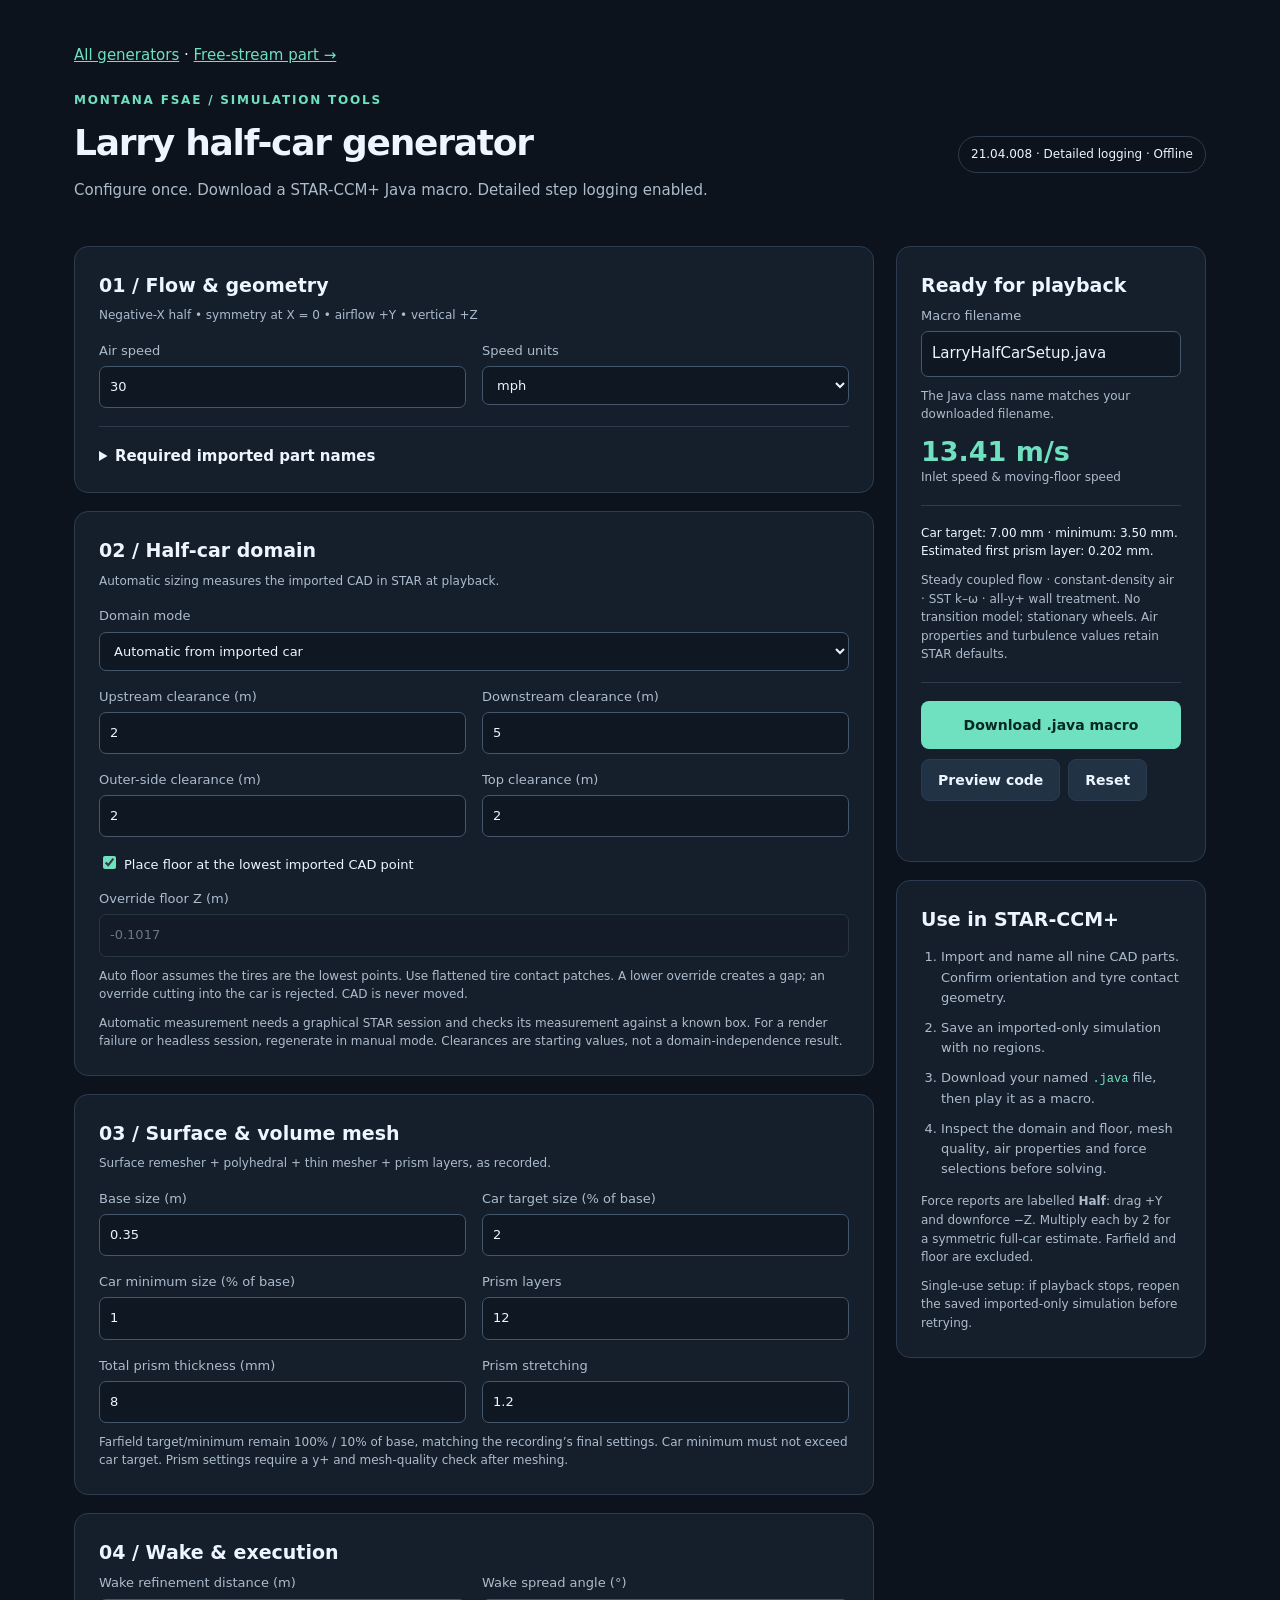
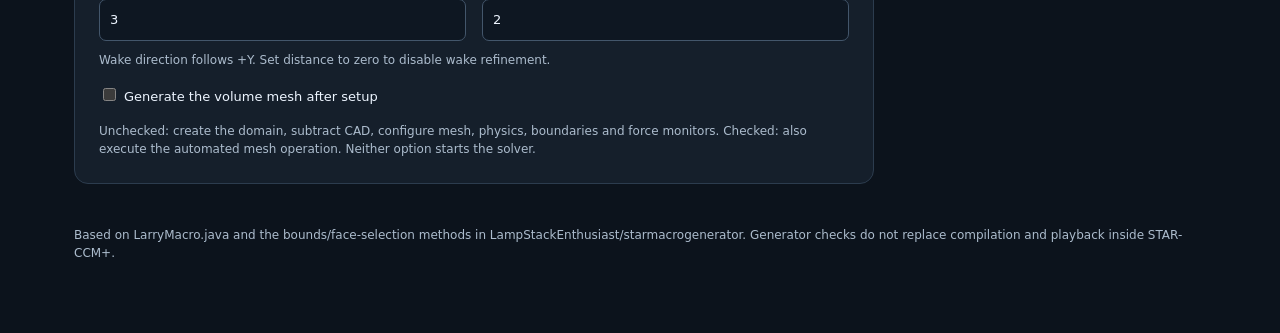
==== full-car/index.html @ 6949e5d1 "Combine part and half-car generators with parallel-safe units and named macro exports" ====
<!doctype html>
<html lang="en"><head><meta charset="utf-8"><meta name="viewport" content="width=device-width,initial-scale=1"><title>Larry · Half-car CFD generator</title>
<style>
:root{color-scheme:dark;--bg:#0c131c;--panel:#151f2b;--line:#2c3c4e;--muted:#acbccd;--ink:#edf5ff;--accent:#6fe0c0}*{box-sizing:border-box}body{margin:0;background:var(--bg);color:var(--ink);font:15px/1.55 system-ui,sans-serif}main{max-width:1180px;margin:auto;padding:44px 24px 70px}header{display:flex;justify-content:space-between;gap:30px;align-items:center;margin-bottom:28px}.eyebrow{color:var(--accent);font-size:12px;letter-spacing:.15em;font-weight:750}h1{font-size:36px;letter-spacing:-.035em;margin:5px 0 8px}h2{font-size:19px;margin:0 0 6px}p{margin:0 0 16px;color:var(--muted)}.tag{border:1px solid var(--line);padding:8px 12px;border-radius:30px;white-space:nowrap;font-size:12px}.layout{display:grid;grid-template-columns:minmax(0,1fr) 310px;gap:22px}.card{background:var(--panel);border:1px solid var(--line);border-radius:14px;padding:24px;margin-bottom:18px}.grid{display:grid;grid-template-columns:1fr 1fr;gap:16px}label{display:block;font-size:13px;color:var(--muted)}input,select,textarea{font:inherit;color:var(--ink);background:#0e1722;border:1px solid #43566b;border-radius:7px;padding:10px;width:100%;margin-top:5px}input:focus,select:focus,textarea:focus{outline:2px solid var(--accent);outline-offset:2px}input[type=checkbox]{width:auto;accent-color:var(--accent);margin-right:8px}input:disabled{opacity:.4}.check{margin:14px 0;color:var(--ink)}.hint{font-size:12px;margin:10px 0 0}.rule{border-top:1px solid var(--line);margin:18px 0}code{color:var(--accent);font-size:12px}button{cursor:pointer;border:1px solid var(--line);background:#213244;color:var(--ink);border-radius:8px;font:600 14px system-ui;padding:12px 16px}button.primary{background:var(--accent);color:#07291e;border:0;width:100%;padding:16px}button:hover{filter:brightness(1.12)}.actions{display:flex;gap:8px;flex-wrap:wrap;margin-top:10px}.metric{font-size:27px;color:var(--accent);font-weight:650;line-height:1.2;margin:12px 0 0}.small{font-size:12px}.status{min-height:24px;font-size:13px;margin-top:12px;color:var(--accent)}.error{color:#ffaca4}ol{padding-left:20px;color:var(--muted);font-size:13px}li{margin-bottom:10px}details summary{cursor:pointer;font-weight:600}textarea{height:340px;font:11px/1.5 ui-monospace,monospace;white-space:pre;resize:vertical}.sticky{position:sticky;top:22px}footer{color:var(--muted);font-size:12px;margin-top:24px}.hidden,[hidden]{display:none!important}@media(max-width:850px){.layout{grid-template-columns:1fr}.sticky{position:static}header{display:block}.tag{display:inline-block;margin-top:10px}}@media(max-width:480px){.grid{grid-template-columns:1fr}main{padding:24px 14px}h1{font-size:29px}}
</style></head><body><main>
<nav aria-label="Generators" style="margin-bottom:24px"><a href="../index.html" style="color:var(--accent)">All generators</a> · <a href="../free-stream/index.html" style="color:var(--accent)">Free-stream part →</a></nav><header><div><div class="eyebrow">MONTANA FSAE / SIMULATION TOOLS</div><h1>Larry half-car generator</h1><p>Configure once. Download a STAR-CCM+ Java macro. Detailed step logging enabled.</p></div><div class="tag">21.04.008 · Detailed logging · Offline</div></header>
<div class="layout"><form id="form" novalidate>
<section class="card"><h2>01 / Flow & geometry</h2><p class="small">Negative-X half • symmetry at X = 0 • airflow +Y • vertical +Z</p><div class="grid"><label>Air speed<input id="speed" type="number" step="any" value="30" min="0.001" required></label><label>Speed units<select id="speedUnit"><option value="mph">mph</option><option value="m/s">m/s</option><option value="km/h">km/h</option></select></label></div><div class="rule"></div><details><summary>Required imported part names</summary><p class="hint">Import the car as top-level CAD parts and use these exact names. Both sides may be imported; subtraction keeps only the negative-X half. Nested assemblies and STL imports are not supported by this version.</p><p id="names" class="hint"><code>Body · FrontLeft · FrontRight · Front Wing · Headrest · Intake · RearLeft · RearRight · RearWing</code></p></details></section>
<section class="card"><h2>02 / Half-car domain</h2><p class="small">Automatic sizing measures the imported CAD in STAR at playback.</p><label>Domain mode<select id="mode"><option value="auto">Automatic from imported car</option><option value="manual">Manual domain coordinates</option></select></label>
<div id="automatic"><div class="grid" style="margin-top:16px"><label>Upstream clearance (m)<input id="upstream" type="number" step="any" value="2" min="0.001" required></label><label>Downstream clearance (m)<input id="downstream" type="number" step="any" value="5" min="0.001" required></label><label>Outer-side clearance (m)<input id="side" type="number" step="any" value="2" min="0.001" required></label><label>Top clearance (m)<input id="top" type="number" step="any" value="2" min="0.001" required></label></div>
<label class="check"><input id="autoFloor" type="checkbox" checked>Place floor at the lowest imported CAD point</label><label>Override floor Z (m)<input id="floor" type="number" step="any" value="-0.1017" required></label><p class="hint">Auto floor assumes the tires are the lowest points. Use flattened tire contact patches. A lower override creates a gap; an override cutting into the car is rejected. CAD is never moved.</p></div>
<div id="manual" hidden><p class="hint">Absolute lab coordinates in metres. X maximum is fixed at 0. Floor Z is Z minimum. These defaults reproduce the recorded enclosure; check them against your CAD.</p><div class="grid" style="margin-top:16px"><label>X minimum (outer side)<input id="xmin" type="number" step="any" value="-2.6464543248505645" required></label><label>Y minimum (inlet)<input id="ymin" type="number" step="any" value="-4.124494266748158" required></label><label>Y maximum (outlet)<input id="ymax" type="number" step="any" value="4.457499932288307" required></label><label>Z minimum (floor)<input id="zmin" type="number" step="any" value="-0.1017" required></label><label>Z maximum (top)<input id="zmax" type="number" step="any" value="1.7033065917265786" required></label></div></div>
<p class="hint">Automatic measurement needs a graphical STAR session and checks its measurement against a known box. For a render failure or headless session, regenerate in manual mode. Clearances are starting values, not a domain-independence result.</p></section>
<section class="card"><h2>03 / Surface & volume mesh</h2><p class="small">Surface remesher + polyhedral + thin mesher + prism layers, as recorded.</p><div class="grid"><label>Base size (m)<input id="base" type="number" step="any" value="0.35" min="0.000001" required></label><label>Car target size (% of base)<input id="target" type="number" step="any" value="2" min="0.0001" max="100" required></label><label>Car minimum size (% of base)<input id="minimum" type="number" step="any" value="1" min="0.0001" max="100" required></label><label>Prism layers<input id="layers" type="number" step="1" value="12" min="1" max="100" required></label><label>Total prism thickness (mm)<input id="thickness" type="number" step="any" value="8" min="0.0001" required></label><label>Prism stretching<input id="stretch" type="number" step="any" value="1.2" min="1" max="3" required></label></div><p class="hint">Farfield target/minimum remain 100% / 10% of base, matching the recording’s final settings. Car minimum must not exceed car target. Prism settings require a y+ and mesh-quality check after meshing.</p></section>
<section class="card"><h2>04 / Wake & execution</h2><div class="grid"><label>Wake refinement distance (m)<input id="wake" type="number" step="any" value="3" min="0" required></label><label>Wake spread angle (°)<input id="angle" type="number" step="any" value="2" min="0" max="89" required></label></div><p class="hint">Wake direction follows +Y. Set distance to zero to disable wake refinement.</p><label class="check"><input id="mesh" type="checkbox">Generate the volume mesh after setup</label><p class="hint">Unchecked: create the domain, subtract CAD, configure mesh, physics, boundaries and force monitors. Checked: also execute the automated mesh operation. Neither option starts the solver.</p></section>
</form><aside><div class="sticky"><section class="card"><h2>Ready for playback</h2><label for="filename">Macro filename</label><input id="filename" value="LarryHalfCarSetup.java" spellcheck="false" autocomplete="off"><p class="hint">The Java class name matches your downloaded filename.</p><div class="metric" id="speedSummary"></div><p class="small">Inlet speed & moving-floor speed</p><div class="rule"></div><div id="meshSummary" class="small"></div><p class="hint">Steady coupled flow · constant-density air · SST k–ω · all-y+ wall treatment. No transition model; stationary wheels. Air properties and turbulence values retain STAR defaults.</p><div class="rule"></div><button class="primary" id="download" type="button">Download .java macro</button><div class="actions"><button id="previewButton" type="button">Preview code</button><button id="reset" type="button">Reset</button></div><div id="status" class="status" role="status" aria-live="polite"></div></section>
<section class="card"><h2>Use in STAR-CCM+</h2><ol><li>Import and name all nine CAD parts. Confirm orientation and tyre contact geometry.</li><li>Save an imported-only simulation with no regions.</li><li>Download your named <code>.java</code> file, then play it as a macro.</li><li>Inspect the domain and floor, mesh quality, air properties and force selections before solving.</li></ol><p class="hint">Force reports are labelled <b>Half</b>: drag +Y and downforce −Z. Multiply each by 2 for a symmetric full-car estimate. Farfield and floor are excluded.</p><p class="hint">Single-use setup: if playback stops, reopen the saved imported-only simulation before retrying.</p></section></div></aside></div>
<section class="card" id="previewPanel" hidden><h2>Generated macro</h2><p class="small">Read-only preview of the exact downloaded file.</p><textarea id="preview" aria-label="Generated Java code" readonly spellcheck="false"></textarea></section>
<footer>Based on LarryMacro.java and the bounds/face-selection methods in LampStackEnthusiast/starmacrogenerator. Generator checks do not replace compilation and playback inside STAR-CCM+.</footer>
</main><script>
'use strict';
const TEMPLATE = "// Generated by Larry Half-Car Generator. Target: STAR-CCM+ 21.04.008.\n// Airflow +Y, vertical +Z, simulated half X <= 0; source CAD is not moved.\n// Start from a saved imported-only simulation. This macro never runs the solver.\npackage macro;\nimport java.util.*;\nimport star.common.*;\nimport star.base.neo.*;\nimport star.base.report.*;\nimport star.material.*;\nimport star.coupledflow.*;\nimport star.prismmesher.*;\nimport star.turbulence.*;\nimport star.vis.*;\nimport star.flow.*;\nimport star.kwturb.*;\nimport star.meshing.*;\nimport star.metrics.*;\n\npublic class @@className@@ extends StarMacro {\n  private static final boolean AUTO_BOUNDS = @@auto@@, AUTO_FLOOR = @@autoFloor@@, GENERATE_MESH = @@mesh@@;\n  private static final double SPEED = @@speed@@; // m/s\n  private static final double BASE = @@base@@, TARGET = @@target@@, MINIMUM = @@minimum@@;\n  private static final int LAYERS = @@layers@@;\n  private static final double STRETCH = @@stretch@@, THICKNESS_MM = @@thickness@@;\n  private static final double UPSTREAM = @@upstream@@, DOWNSTREAM = @@downstream@@, SIDE = @@side@@, TOP = @@top@@;\n  private static final double FLOOR_Z = @@floor@@, WAKE_LENGTH = @@wake@@, WAKE_ANGLE = @@angle@@;\n  private static final double[] MANUAL_MIN = {@@xmin@@, @@ymin@@, @@zmin@@};\n  private static final double[] MANUAL_MAX = {0.0, @@ymax@@, @@zmax@@};\n  private static final String[] NAMES = {\"Body\", \"FrontLeft\", \"FrontRight\", \"Front Wing\", \"Headrest\", \"Intake\", \"RearLeft\", \"RearRight\", \"RearWing\"};\n\n  @Override public void execute() {\n    traceSimulation = getActiveSimulation();\n    traceEpoch = System.nanoTime();\n    traceSimulation.println(\"[LHC] Detailed logging enabled. START without DONE identifies the pending call.\");\n    try { long lhcStep1 = traceBegin(\"001 / setup();\");\n          setup();\n          traceEnd(\"001 / setup();\", lhcStep1); }\n    catch (Exception e) {\n      traceSimulation.println(\"[LHC] FAILED near: \" + traceActive);\n      java.io.StringWriter stack = new java.io.StringWriter();\n      e.printStackTrace(new java.io.PrintWriter(stack));\n      traceSimulation.println(stack.toString());\n      throw new RuntimeException(\"Setup stopped: \" + e.getMessage()\n          + \". Reopen your saved imported-only simulation before retrying; partial setup may remain.\", e);\n    }\n  }\n\n  private void setup() {\n    long lhcStep2 = traceBegin(\"002 / Simulation sim = getActiveSimulation();\");\n    Simulation sim = getActiveSimulation();\n    traceEnd(\"002 / Simulation sim = getActiveSimulation();\", lhcStep2);\n    if (!sim.getRegionManager().getRegions().isEmpty())\n      throw new IllegalStateException(\"Use an imported-only simulation with no regions\");\n    for (GeometryPart p : sim.get(SimulationPartManager.class).getParts())\n      if (p.getPresentationName().startsWith(\"LHC_\"))\n        throw new IllegalStateException(\"Existing LHC_ geometry found\");\n    long lhcStep3 = traceBegin(\"003 / List<GeometryPart> car = new ArrayList<>();\");\n    List<GeometryPart> car = new ArrayList<>();\n    traceEnd(\"003 / List<GeometryPart> car = new ArrayList<>();\", lhcStep3);\n    for (String name : NAMES) {\n      long lhcStep4 = traceBegin(\"004 / GeometryPart p = sim.get(SimulationPartManager.class).getPart(name);\");\n      GeometryPart p = sim.get(SimulationPartManager.class).getPart(name);\n      traceEnd(\"004 / GeometryPart p = sim.get(SimulationPartManager.class).getPart(name);\", lhcStep4);\n      if (!(p instanceof CadPart)) throw new IllegalStateException(\"Expected top-level CAD part: \" + name);\n      if (((CadPart)p).getPartSurfaceManager().getPartSurfaces().isEmpty())\n        throw new IllegalStateException(\"No surfaces on \" + name);\n      long lhcStep5 = traceBegin(\"005 / car.add(p);\");\n      car.add(p);\n      traceEnd(\"005 / car.add(p);\", lhcStep5);\n    }\n    long lhcStep10 = traceBegin(\"010 / double[] lo = MANUAL_MIN.clone(), hi = MANUAL_MAX.clone();\");\n    double[] lo = MANUAL_MIN.clone(), hi = MANUAL_MAX.clone();\n    traceEnd(\"010 / double[] lo = MANUAL_MIN.clone(), hi = MANUAL_MAX.clone();\", lhcStep10);\n    if (AUTO_BOUNDS) {\n      // Restore the native bounded-shape sequence used before measurement in\n      // RollingFloorMacro.java. Measure the original CAD, not the inflated box.\n      long lhcStep11 = traceBegin(\"011 / BoundedShapeCreatingOperation boundsOperation = (BoundedShapeCreatingOperation) sim.get(MeshOperationManager.class).createBoundedShapeOperation(new ArrayList<GeometryPart>(car));\");\n      BoundedShapeCreatingOperation boundsOperation = (BoundedShapeCreatingOperation)\n          sim.get(MeshOperationManager.class).createBoundedShapeOperation(new ArrayList<GeometryPart>(car));\n      traceEnd(\"011 / BoundedShapeCreatingOperation boundsOperation = (BoundedShapeCreatingOperation) sim.get(MeshOperationManager.class).createBoundedShapeOperation(new ArrayList<GeometryPart>(car));\", lhcStep11);\n      long lhcStep12 = traceBegin(\"012 / boundsOperation.setPresentationName(\\\"LHC_Refinement_Bounds\\\");\");\n      boundsOperation.setPresentationName(\"LHC_Refinement_Bounds\");\n      traceEnd(\"012 / boundsOperation.setPresentationName(\\\"LHC_Refinement_Bounds\\\");\", lhcStep12);\n      long lhcStep13 = traceBegin(\"013 / boundsOperation.setCoordinateSystem(sim.getCoordinateSystemManager().getLabCoordinateSystem());\");\n      boundsOperation.setCoordinateSystem(sim.getCoordinateSystemManager().getLabCoordinateSystem());\n      traceEnd(\"013 / boundsOperation.setCoordinateSystem(sim.getCoordinateSystemManager().getLabCoordinateSystem());\", lhcStep13);\n      long lhcStep14 = traceBegin(\"014 / BoxShapeInflationControl inflation = boundsOperation.getBoundedShapeValuesManager().get(BoxShapeInflationControl.class);\");\n      BoxShapeInflationControl inflation = boundsOperation.getBoundedShapeValuesManager().get(BoxShapeInflationControl.class);\n      traceEnd(\"014 / BoxShapeInflationControl inflation = boundsOperation.getBoundedShapeValuesManager().get(BoxShapeInflationControl.class);\", lhcStep14);\n      long lhcStep15 = traceBegin(\"015 / inflation.setInflationMode(BoxShapeInflationControl.InflationMode.CONSTANT_OFFSET);\");\n      inflation.setInflationMode(BoxShapeInflationControl.InflationMode.CONSTANT_OFFSET);\n      traceEnd(\"015 / inflation.setInflationMode(BoxShapeInflationControl.InflationMode.CONSTANT_OFFSET);\", lhcStep15);\n      long lhcStep16 = traceBegin(\"016 / boundsOperation.execute();\");\n      boundsOperation.execute();\n      traceEnd(\"016 / boundsOperation.execute();\", lhcStep16);\n      long lhcStep17 = traceBegin(\"017 / List<GeometryPart> boundsOutputs = new ArrayList<>();\");\n      List<GeometryPart> boundsOutputs = new ArrayList<>();\n      traceEnd(\"017 / List<GeometryPart> boundsOutputs = new ArrayList<>();\", lhcStep17);\n      for (Object candidate : boundsOperation.getOutputPartObjects())\n        if (candidate instanceof GeometryPart) { long lhcStep18 = traceBegin(\"018 / boundsOutputs.add((GeometryPart)candidate);\");\n                                               boundsOutputs.add((GeometryPart)candidate);\n                                               traceEnd(\"018 / boundsOutputs.add((GeometryPart)candidate);\", lhcStep18); }\n      if (boundsOutputs.size() != 1) throw new IllegalStateException(\"Expected one bounded-shape output\");\n      long lhcStep19 = traceBegin(\"019 / boundsOutputs.get(0).setPresentationName(\\\"LHC_Reference_Bounds\\\");\");\n      boundsOutputs.get(0).setPresentationName(\"LHC_Reference_Bounds\");\n      traceEnd(\"019 / boundsOutputs.get(0).setPresentationName(\\\"LHC_Reference_Bounds\\\");\", lhcStep19);\n      sim.println(\"Reference bounds block retained as construction geometry; excluded from subtraction and mesh inputs.\");\n      long lhcStep20 = traceBegin(\"020 / double[][] b;\");\n      double[][] b;\n      traceEnd(\"020 / double[][] b;\", lhcStep20);\n      try { long lhcStep21 = traceBegin(\"021 / b = readRefinementBounds(sim, car);\");\n            b = readRefinementBounds(sim, car);\n            traceEnd(\"021 / b = readRefinementBounds(sim, car);\", lhcStep21); }\n      catch (RuntimeException e) {\n        throw new IllegalStateException(\"Automatic measurement failed. Use manual domain mode to bypass rendering. \" + e.getMessage(), e);\n      }\n      if (!(b[0][0] < 0 && b[1][0] >= -1e-6))\n        throw new IllegalStateException(\"Car must occupy negative X and meet the X=0 symmetry plane\");\n      long lhcStep22 = traceBegin(\"022 / lo = new double[] {b[0][0] - SIDE, b[0][1] - UPSTREAM, AUTO_FLOOR ? b[0][2] : FLOOR_Z};\");\n      lo = new double[] {b[0][0] - SIDE, b[0][1] - UPSTREAM, AUTO_FLOOR ? b[0][2] : FLOOR_Z};\n      traceEnd(\"022 / lo = new double[] {b[0][0] - SIDE, b[0][1] - UPSTREAM, AUTO_FLOOR ? b[0][2] : FLOOR_Z};\", lhcStep22);\n      long lhcStep23 = traceBegin(\"023 / hi = new double[] {0, b[1][1] + DOWNSTREAM, b[1][2] + TOP};\");\n      hi = new double[] {0, b[1][1] + DOWNSTREAM, b[1][2] + TOP};\n      traceEnd(\"023 / hi = new double[] {0, b[1][1] + DOWNSTREAM, b[1][2] + TOP};\", lhcStep23);\n      if (lo[2] > b[0][2] + 1e-6)\n        throw new IllegalStateException(\"Floor cuts into the car. Set it at or below the lowest CAD point\");\n      sim.println(\"Car bounds (m): \" + Arrays.toString(b[0]) + \" to \" + Arrays.toString(b[1]));\n    }\n    long lhcStep6 = traceBegin(\"006 / Units m = (Units)sim.getUnitsManager().getObject(\\\"m\\\");\");\n    Units m = (Units)sim.getUnitsManager().getObject(\"m\");\n    traceEnd(\"006 / Units m = (Units)sim.getUnitsManager().getObject(\\\"m\\\");\", lhcStep6);\n    long lhcStep7 = traceBegin(\"007 / Units mm = (Units)sim.getUnitsManager().getObject(\\\"mm\\\");\");\n    Units mm = (Units)sim.getUnitsManager().getObject(\"mm\");\n    traceEnd(\"007 / Units mm = (Units)sim.getUnitsManager().getObject(\\\"mm\\\");\", lhcStep7);\n    long lhcStep8 = traceBegin(\"008 / Units one = (Units)sim.getUnitsManager().getObject(\\\"\\\");\");\n    Units one = (Units)sim.getUnitsManager().getObject(\"\");\n    traceEnd(\"008 / Units one = (Units)sim.getUnitsManager().getObject(\\\"\\\");\", lhcStep8);\n    // Velocity values below are in m/s; avoid the parallel-sensitive internal-unit lookup.\n    for (int a = 0; a < 3; a++)\n      if (!Double.isFinite(lo[a]) || !Double.isFinite(hi[a]) || lo[a] >= hi[a])\n        throw new IllegalStateException(\"Invalid domain dimensions\");\n    sim.println(\"Half-car domain (m): \" + Arrays.toString(lo) + \" to \" + Arrays.toString(hi));\n    long lhcStep24 = traceBegin(\"024 / SimpleBlockPart block = sim.get(MeshPartFactory.class).createNewBlockPart(sim.get(SimulationPartManager.class));\");\n    SimpleBlockPart block = sim.get(MeshPartFactory.class).createNewBlockPart(sim.get(SimulationPartManager.class));\n    traceEnd(\"024 / SimpleBlockPart block = sim.get(MeshPartFactory.class).createNewBlockPart(sim.get(SimulationPartManager.class));\", lhcStep24);\n    long lhcStep25 = traceBegin(\"025 / block.setPresentationName(\\\"LHC_Domain\\\");\");\n    block.setPresentationName(\"LHC_Domain\");\n    traceEnd(\"025 / block.setPresentationName(\\\"LHC_Domain\\\");\", lhcStep25);\n    long lhcStep26 = traceBegin(\"026 / LabCoordinateSystem lab = sim.getCoordinateSystemManager().getLabCoordinateSystem();\");\n    LabCoordinateSystem lab = sim.getCoordinateSystemManager().getLabCoordinateSystem();\n    traceEnd(\"026 / LabCoordinateSystem lab = sim.getCoordinateSystemManager().getLabCoordinateSystem();\", lhcStep26);\n    long lhcStep27 = traceBegin(\"027 / block.setDoNotRetessellate(true);\");\n    block.setDoNotRetessellate(true);\n    traceEnd(\"027 / block.setDoNotRetessellate(true);\", lhcStep27);\n    long lhcStep28 = traceBegin(\"028 / block.setCoordinateSystem(lab);\");\n    block.setCoordinateSystem(lab);\n    traceEnd(\"028 / block.setCoordinateSystem(lab);\", lhcStep28);\n    long lhcStep29 = traceBegin(\"029 / block.getCorner1().setCoordinateSystem(lab);\");\n    block.getCorner1().setCoordinateSystem(lab);\n    traceEnd(\"029 / block.getCorner1().setCoordinateSystem(lab);\", lhcStep29);\n    long lhcStep30 = traceBegin(\"030 / block.getCorner1().setCoordinate(m, m, m, new DoubleVector(lo));\");\n    block.getCorner1().setCoordinate(m, m, m, new DoubleVector(lo));\n    traceEnd(\"030 / block.getCorner1().setCoordinate(m, m, m, new DoubleVector(lo));\", lhcStep30);\n    long lhcStep31 = traceBegin(\"031 / block.getCorner2().setCoordinateSystem(lab);\");\n    block.getCorner2().setCoordinateSystem(lab);\n    traceEnd(\"031 / block.getCorner2().setCoordinateSystem(lab);\", lhcStep31);\n    long lhcStep32 = traceBegin(\"032 / block.getCorner2().setCoordinate(m, m, m, new DoubleVector(hi));\");\n    block.getCorner2().setCoordinate(m, m, m, new DoubleVector(hi));\n    traceEnd(\"032 / block.getCorner2().setCoordinate(m, m, m, new DoubleVector(hi));\", lhcStep32);\n    long lhcStep33 = traceBegin(\"033 / block.rebuildSimpleShapePart();\");\n    block.rebuildSimpleShapePart();\n    traceEnd(\"033 / block.rebuildSimpleShapePart();\", lhcStep33);\n    long lhcStep34 = traceBegin(\"034 / block.setDoNotRetessellate(false);\");\n    block.setDoNotRetessellate(false);\n    traceEnd(\"034 / block.setDoNotRetessellate(false);\", lhcStep34);\n    long lhcStep35 = traceBegin(\"035 / PartSurface remaining = block.getPartSurfaceManager().getPartSurface(\\\"Block Surface\\\");\");\n    PartSurface remaining = block.getPartSurfaceManager().getPartSurface(\"Block Surface\");\n    traceEnd(\"035 / PartSurface remaining = block.getPartSurfaceManager().getPartSurface(\\\"Block Surface\\\");\", lhcStep35);\n    long lhcStep36 = traceBegin(\"036 / block.splitPartSurfaceByPatch(remaining, new IntVector(new int[]{block.getMinYFace()}), \\\"Inlet\\\");\");\n    block.splitPartSurfaceByPatch(remaining, new IntVector(new int[]{block.getMinYFace()}), \"Inlet\");\n    traceEnd(\"036 / block.splitPartSurfaceByPatch(remaining, new IntVector(new int[]{block.getMinYFace()}), \\\"Inlet\\\");\", lhcStep36);\n    long lhcStep37 = traceBegin(\"037 / block.splitPartSurfaceByPatch(remaining, new IntVector(new int[]{block.getMaxYFace()}), \\\"Outlet\\\");\");\n    block.splitPartSurfaceByPatch(remaining, new IntVector(new int[]{block.getMaxYFace()}), \"Outlet\");\n    traceEnd(\"037 / block.splitPartSurfaceByPatch(remaining, new IntVector(new int[]{block.getMaxYFace()}), \\\"Outlet\\\");\", lhcStep37);\n    long lhcStep38 = traceBegin(\"038 / block.splitPartSurfaceByPatch(remaining, new IntVector(new int[]{block.getMaxXFace()}), \\\"Symmetry\\\");\");\n    block.splitPartSurfaceByPatch(remaining, new IntVector(new int[]{block.getMaxXFace()}), \"Symmetry\");\n    traceEnd(\"038 / block.splitPartSurfaceByPatch(remaining, new IntVector(new int[]{block.getMaxXFace()}), \\\"Symmetry\\\");\", lhcStep38);\n    long lhcStep39 = traceBegin(\"039 / block.splitPartSurfaceByPatch(remaining, new IntVector(new int[]{block.getMinZFace()}), \\\"Floor\\\");\");\n    block.splitPartSurfaceByPatch(remaining, new IntVector(new int[]{block.getMinZFace()}), \"Floor\");\n    traceEnd(\"039 / block.splitPartSurfaceByPatch(remaining, new IntVector(new int[]{block.getMinZFace()}), \\\"Floor\\\");\", lhcStep39);\n    long lhcStep40 = traceBegin(\"040 / remaining.setPresentationName(\\\"Walls\\\");\");\n    remaining.setPresentationName(\"Walls\");\n    traceEnd(\"040 / remaining.setPresentationName(\\\"Walls\\\");\", lhcStep40);\n\n    long lhcStep41 = traceBegin(\"041 / List<GeometryPart> operands = new ArrayList<>(car);\");\n    List<GeometryPart> operands = new ArrayList<>(car);\n    traceEnd(\"041 / List<GeometryPart> operands = new ArrayList<>(car);\", lhcStep41);\n    long lhcStep42 = traceBegin(\"042 / operands.add(0, block);\");\n    operands.add(0, block);\n    traceEnd(\"042 / operands.add(0, block);\", lhcStep42);\n    long lhcStep43 = traceBegin(\"043 / SubtractPartsOperation subtract = (SubtractPartsOperation)sim.get(MeshOperationManager.class).createSubtractPartsOperation(operands);\");\n    SubtractPartsOperation subtract = (SubtractPartsOperation)sim.get(MeshOperationManager.class).createSubtractPartsOperation(operands);\n    traceEnd(\"043 / SubtractPartsOperation subtract = (SubtractPartsOperation)sim.get(MeshOperationManager.class).createSubtractPartsOperation(operands);\", lhcStep43);\n    long lhcStep44 = traceBegin(\"044 / subtract.setPresentationName(\\\"LHC_Subtract\\\");\");\n    subtract.setPresentationName(\"LHC_Subtract\");\n    traceEnd(\"044 / subtract.setPresentationName(\\\"LHC_Subtract\\\");\", lhcStep44);\n    long lhcStep45 = traceBegin(\"045 / subtract.getTargetPartManager().setQuery(null);\");\n    subtract.getTargetPartManager().setQuery(null);\n    traceEnd(\"045 / subtract.getTargetPartManager().setQuery(null);\", lhcStep45);\n    long lhcStep46 = traceBegin(\"046 / subtract.getTargetPartManager().setObjects(block);\");\n    subtract.getTargetPartManager().setObjects(block);\n    traceEnd(\"046 / subtract.getTargetPartManager().setObjects(block);\", lhcStep46);\n    long lhcStep47 = traceBegin(\"047 / subtract.execute();\");\n    subtract.execute();\n    traceEnd(\"047 / subtract.execute();\", lhcStep47);\n    long lhcStep48 = traceBegin(\"048 / List<GeometryPart> outputs = new ArrayList<>();\");\n    List<GeometryPart> outputs = new ArrayList<>();\n    traceEnd(\"048 / List<GeometryPart> outputs = new ArrayList<>();\", lhcStep48);\n    for (Object o : subtract.getOutputPartObjects()) if (o instanceof GeometryPart) { long lhcStep49 = traceBegin(\"049 / outputs.add((GeometryPart)o);\");\n                                                                                    outputs.add((GeometryPart)o);\n                                                                                    traceEnd(\"049 / outputs.add((GeometryPart)o);\", lhcStep49); }\n    if (outputs.size() != 1 || !(outputs.get(0) instanceof MeshOperationPart))\n      throw new IllegalStateException(\"Expected one subtraction output\");\n    long lhcStep50 = traceBegin(\"050 / MeshOperationPart fluid = (MeshOperationPart)outputs.get(0);\");\n    MeshOperationPart fluid = (MeshOperationPart)outputs.get(0);\n    traceEnd(\"050 / MeshOperationPart fluid = (MeshOperationPart)outputs.get(0);\", lhcStep50);\n    long lhcStep51 = traceBegin(\"051 / fluid.setPresentationName(\\\"LHC_Fluid\\\");\");\n    fluid.setPresentationName(\"LHC_Fluid\");\n    traceEnd(\"051 / fluid.setPresentationName(\\\"LHC_Fluid\\\");\", lhcStep51);\n    long lhcStep52 = traceBegin(\"052 / List<PartSurface> carSurfaces = new ArrayList<>();\");\n    List<PartSurface> carSurfaces = new ArrayList<>();\n    traceEnd(\"052 / List<PartSurface> carSurfaces = new ArrayList<>();\", lhcStep52);\n    long lhcStep53 = traceBegin(\"053 / Set<String> enclosure = new HashSet<>(Arrays.asList(\\\"Inlet\\\", \\\"Outlet\\\", \\\"Symmetry\\\", \\\"Floor\\\", \\\"Walls\\\"));\");\n    Set<String> enclosure = new HashSet<>(Arrays.asList(\"Inlet\", \"Outlet\", \"Symmetry\", \"Floor\", \"Walls\"));\n    traceEnd(\"053 / Set<String> enclosure = new HashSet<>(Arrays.asList(\\\"Inlet\\\", \\\"Outlet\\\", \\\"Symmetry\\\", \\\"Floor\\\", \\\"Walls\\\"));\", lhcStep53);\n    long lhcStep54 = traceBegin(\"054 / Set<String> found = new HashSet<>();\");\n    Set<String> found = new HashSet<>();\n    traceEnd(\"054 / Set<String> found = new HashSet<>();\", lhcStep54);\n    for (PartSurface s : fluid.getPartSurfaceManager().getPartSurfaces()) {\n      long lhcStep55 = traceBegin(\"055 / String n = s.getPresentationName();\");\n      String n = s.getPresentationName();\n      traceEnd(\"055 / String n = s.getPresentationName();\", lhcStep55);\n      if (isCar(n)) { long lhcStep56 = traceBegin(\"056 / carSurfaces.add(s);\");\n                    carSurfaces.add(s);\n                    traceEnd(\"056 / carSurfaces.add(s);\", lhcStep56); }\n      else if (n.startsWith(\"LHC_Domain.\") && enclosure.contains(n.substring(\"LHC_Domain.\".length())))\n        { long lhcStep57 = traceBegin(\"057 / found.add(n.substring(\\\"LHC_Domain.\\\".length()));\");\n        found.add(n.substring(\"LHC_Domain.\".length()));\n        traceEnd(\"057 / found.add(n.substring(\\\"LHC_Domain.\\\".length()));\", lhcStep57); }\n      else throw new IllegalStateException(\"Unrecognized subtraction surface: \" + n);\n    }\n    if (!found.equals(enclosure) || carSurfaces.isEmpty())\n      throw new IllegalStateException(\"Missing enclosure faces or car surfaces after subtraction\");\n\n    long lhcStep58 = traceBegin(\"058 / AutoMeshOperation mesh = sim.get(MeshOperationManager.class).createAutoMeshOperation( new StringVector(new String[]{\\\"star.resurfacer.ResurfacerAutoMesher\\\", \\\"star.dualmesher.Dual...\");\n    AutoMeshOperation mesh = sim.get(MeshOperationManager.class).createAutoMeshOperation(\n        new StringVector(new String[]{\"star.resurfacer.ResurfacerAutoMesher\", \"star.dualmesher.DualAutoMesher\", \"star.solidmesher.ThinAutoMesher\", \"star.prismmesher.PrismAutoMesher\"}), outputs);\n    traceEnd(\"058 / AutoMeshOperation mesh = sim.get(MeshOperationManager.class).createAutoMeshOperation( new StringVector(new String[]{\\\"star.resurfacer.ResurfacerAutoMesher\\\", \\\"star.dualmesher.Dual...\", lhcStep58);\n    long lhcStep59 = traceBegin(\"059 / mesh.setPresentationName(\\\"LHC_Automated_Mesh\\\");\");\n    mesh.setPresentationName(\"LHC_Automated_Mesh\");\n    traceEnd(\"059 / mesh.setPresentationName(\\\"LHC_Automated_Mesh\\\");\", lhcStep59);\n    long lhcStep60 = traceBegin(\"060 / mesh.getDefaultValues().get(BaseSize.class).setValueAndUnits(BASE, m);\");\n    mesh.getDefaultValues().get(BaseSize.class).setValueAndUnits(BASE, m);\n    traceEnd(\"060 / mesh.getDefaultValues().get(BaseSize.class).setValueAndUnits(BASE, m);\", lhcStep60);\n    long lhcStep61 = traceBegin(\"061 / mesh.getDefaultValues().get(PartsTargetSurfaceSize.class).getRelativeSizeScalar().setValueAndUnits(100, one);\");\n    mesh.getDefaultValues().get(PartsTargetSurfaceSize.class).getRelativeSizeScalar().setValueAndUnits(100, one);\n    traceEnd(\"061 / mesh.getDefaultValues().get(PartsTargetSurfaceSize.class).getRelativeSizeScalar().setValueAndUnits(100, one);\", lhcStep61);\n    long lhcStep62 = traceBegin(\"062 / mesh.getDefaultValues().get(PartsMinimumSurfaceSize.class).getRelativeSizeScalar().setValueAndUnits(10, one);\");\n    mesh.getDefaultValues().get(PartsMinimumSurfaceSize.class).getRelativeSizeScalar().setValueAndUnits(10, one);\n    traceEnd(\"062 / mesh.getDefaultValues().get(PartsMinimumSurfaceSize.class).getRelativeSizeScalar().setValueAndUnits(10, one);\", lhcStep62);\n    long lhcStep63 = traceBegin(\"063 / SurfaceCurvature curvature = mesh.getDefaultValues().get(SurfaceCurvature.class);\");\n    SurfaceCurvature curvature = mesh.getDefaultValues().get(SurfaceCurvature.class);\n    traceEnd(\"063 / SurfaceCurvature curvature = mesh.getDefaultValues().get(SurfaceCurvature.class);\", lhcStep63);\n    long lhcStep64 = traceBegin(\"064 / curvature.setEnableCurvatureDeviationDist(true);\");\n    curvature.setEnableCurvatureDeviationDist(true);\n    traceEnd(\"064 / curvature.setEnableCurvatureDeviationDist(true);\", lhcStep64);\n    long lhcStep65 = traceBegin(\"065 / curvature.getNumPointsAroundCircleQuantity().setValueAndUnits(72, one);\");\n    curvature.getNumPointsAroundCircleQuantity().setValueAndUnits(72, one);\n    traceEnd(\"065 / curvature.getNumPointsAroundCircleQuantity().setValueAndUnits(72, one);\", lhcStep65);\n    long lhcStep66 = traceBegin(\"066 / mesh.getDefaultValues().get(PrismDefaultValuesManager.class).get(NumPrismLayers.class).getNumLayersValue().getQuantity().setValue(LAYERS);\");\n    mesh.getDefaultValues().get(PrismDefaultValuesManager.class).get(NumPrismLayers.class).getNumLayersValue().getQuantity().setValue(LAYERS);\n    traceEnd(\"066 / mesh.getDefaultValues().get(PrismDefaultValuesManager.class).get(NumPrismLayers.class).getNumLayersValue().getQuantity().setValue(LAYERS);\", lhcStep66);\n    long lhcStep67 = traceBegin(\"067 / mesh.getDefaultValues().get(PrismDefaultValuesManager.class).get(PrismLayerStretching.class).getStretchingQuantity().setValueAndUnits(STRETCH, one);\");\n    mesh.getDefaultValues().get(PrismDefaultValuesManager.class).get(PrismLayerStretching.class).getStretchingQuantity().setValueAndUnits(STRETCH, one);\n    traceEnd(\"067 / mesh.getDefaultValues().get(PrismDefaultValuesManager.class).get(PrismLayerStretching.class).getStretchingQuantity().setValueAndUnits(STRETCH, one);\", lhcStep67);\n    long lhcStep68 = traceBegin(\"068 / PrismThickness thickness = mesh.getDefaultValues().get(PrismDefaultValuesManager.class).get(PrismThickness.class);\");\n    PrismThickness thickness = mesh.getDefaultValues().get(PrismDefaultValuesManager.class).get(PrismThickness.class);\n    traceEnd(\"068 / PrismThickness thickness = mesh.getDefaultValues().get(PrismDefaultValuesManager.class).get(PrismThickness.class);\", lhcStep68);\n    long lhcStep69 = traceBegin(\"069 / thickness.getRelativeOrAbsoluteOption().setSelected(RelativeOrAbsoluteOption.Type.ABSOLUTE);\");\n    thickness.getRelativeOrAbsoluteOption().setSelected(RelativeOrAbsoluteOption.Type.ABSOLUTE);\n    traceEnd(\"069 / thickness.getRelativeOrAbsoluteOption().setSelected(RelativeOrAbsoluteOption.Type.ABSOLUTE);\", lhcStep69);\n    long lhcStep70 = traceBegin(\"070 / ((ScalarPhysicalQuantity)thickness.getAbsoluteSizeValue()).setValueAndUnits(THICKNESS_MM, mm);\");\n    ((ScalarPhysicalQuantity)thickness.getAbsoluteSizeValue()).setValueAndUnits(THICKNESS_MM, mm);\n    traceEnd(\"070 / ((ScalarPhysicalQuantity)thickness.getAbsoluteSizeValue()).setValueAndUnits(THICKNESS_MM, mm);\", lhcStep70);\n    long lhcStep71 = traceBegin(\"071 / SurfaceCustomMeshControl control = mesh.getCustomMeshControls().createSurfaceControl();\");\n    SurfaceCustomMeshControl control = mesh.getCustomMeshControls().createSurfaceControl();\n    traceEnd(\"071 / SurfaceCustomMeshControl control = mesh.getCustomMeshControls().createSurfaceControl();\", lhcStep71);\n    long lhcStep72 = traceBegin(\"072 / control.setPresentationName(\\\"LHC_Car_Surface_Control\\\");\");\n    control.setPresentationName(\"LHC_Car_Surface_Control\");\n    traceEnd(\"072 / control.setPresentationName(\\\"LHC_Car_Surface_Control\\\");\", lhcStep72);\n    long lhcStep73 = traceBegin(\"073 / control.getGeometryObjects().setQuery(null);\");\n    control.getGeometryObjects().setQuery(null);\n    traceEnd(\"073 / control.getGeometryObjects().setQuery(null);\", lhcStep73);\n    long lhcStep74 = traceBegin(\"074 / control.getGeometryObjects().setObjects(carSurfaces.toArray(new PartSurface[0]));\");\n    control.getGeometryObjects().setObjects(carSurfaces.toArray(new PartSurface[0]));\n    traceEnd(\"074 / control.getGeometryObjects().setObjects(carSurfaces.toArray(new PartSurface[0]));\", lhcStep74);\n    long lhcStep75 = traceBegin(\"075 / control.getCustomConditions().get(PartsTargetSurfaceSizeOption.class).setSelected(PartsTargetSurfaceSizeOption.Type.CUSTOM);\");\n    control.getCustomConditions().get(PartsTargetSurfaceSizeOption.class).setSelected(PartsTargetSurfaceSizeOption.Type.CUSTOM);\n    traceEnd(\"075 / control.getCustomConditions().get(PartsTargetSurfaceSizeOption.class).setSelected(PartsTargetSurfaceSizeOption.Type.CUSTOM);\", lhcStep75);\n    long lhcStep76 = traceBegin(\"076 / control.getCustomConditions().get(PartsMinimumSurfaceSizeOption.class).setSelected(PartsMinimumSurfaceSizeOption.Type.CUSTOM);\");\n    control.getCustomConditions().get(PartsMinimumSurfaceSizeOption.class).setSelected(PartsMinimumSurfaceSizeOption.Type.CUSTOM);\n    traceEnd(\"076 / control.getCustomConditions().get(PartsMinimumSurfaceSizeOption.class).setSelected(PartsMinimumSurfaceSizeOption.Type.CUSTOM);\", lhcStep76);\n    long lhcStep77 = traceBegin(\"077 / control.getCustomConditions().get(PartsSurfaceCurvatureOption.class).setSelected(PartsSurfaceCurvatureOption.Type.CUSTOM_VALUES);\");\n    control.getCustomConditions().get(PartsSurfaceCurvatureOption.class).setSelected(PartsSurfaceCurvatureOption.Type.CUSTOM_VALUES);\n    traceEnd(\"077 / control.getCustomConditions().get(PartsSurfaceCurvatureOption.class).setSelected(PartsSurfaceCurvatureOption.Type.CUSTOM_VALUES);\", lhcStep77);\n    long lhcStep78 = traceBegin(\"078 / control.getCustomValues().get(SurfaceCurvature.class).setEnableCurvatureDeviationDist(false);\");\n    control.getCustomValues().get(SurfaceCurvature.class).setEnableCurvatureDeviationDist(false);\n    traceEnd(\"078 / control.getCustomValues().get(SurfaceCurvature.class).setEnableCurvatureDeviationDist(false);\", lhcStep78);\n    long lhcStep79 = traceBegin(\"079 / control.getCustomValues().get(PartsTargetSurfaceSize.class).getRelativeSizeScalar().setValueAndUnits(TARGET, one);\");\n    control.getCustomValues().get(PartsTargetSurfaceSize.class).getRelativeSizeScalar().setValueAndUnits(TARGET, one);\n    traceEnd(\"079 / control.getCustomValues().get(PartsTargetSurfaceSize.class).getRelativeSizeScalar().setValueAndUnits(TARGET, one);\", lhcStep79);\n    long lhcStep80 = traceBegin(\"080 / control.getCustomValues().get(PartsMinimumSurfaceSize.class).getRelativeSizeScalar().setValueAndUnits(MINIMUM, one);\");\n    control.getCustomValues().get(PartsMinimumSurfaceSize.class).getRelativeSizeScalar().setValueAndUnits(MINIMUM, one);\n    traceEnd(\"080 / control.getCustomValues().get(PartsMinimumSurfaceSize.class).getRelativeSizeScalar().setValueAndUnits(MINIMUM, one);\", lhcStep80);\n    long lhcStep81 = traceBegin(\"081 / control.getCustomConditions().get(PartsRemesherTetPolyWakeRefinementOption.class).setPartsWakeRefinementOption(WAKE_LENGTH > 0);\");\n    control.getCustomConditions().get(PartsRemesherTetPolyWakeRefinementOption.class).setPartsWakeRefinementOption(WAKE_LENGTH > 0);\n    traceEnd(\"081 / control.getCustomConditions().get(PartsRemesherTetPolyWakeRefinementOption.class).setPartsWakeRefinementOption(WAKE_LENGTH > 0);\", lhcStep81);\n    if (WAKE_LENGTH > 0) {\n      long lhcStep82 = traceBegin(\"082 / control.getCustomValues().get(PartsWakeRefinementValuesManager.class).getDistance().setValueAndUnits(WAKE_LENGTH, m);\");\n      control.getCustomValues().get(PartsWakeRefinementValuesManager.class).getDistance().setValueAndUnits(WAKE_LENGTH, m);\n      traceEnd(\"082 / control.getCustomValues().get(PartsWakeRefinementValuesManager.class).getDistance().setValueAndUnits(WAKE_LENGTH, m);\", lhcStep82);\n      long lhcStep83 = traceBegin(\"083 / control.getCustomValues().get(PartsWakeRefinementValuesManager.class).getDirection().setComponentsAndUnits(0, 1, 0, one);\");\n      control.getCustomValues().get(PartsWakeRefinementValuesManager.class).getDirection().setComponentsAndUnits(0, 1, 0, one);\n      traceEnd(\"083 / control.getCustomValues().get(PartsWakeRefinementValuesManager.class).getDirection().setComponentsAndUnits(0, 1, 0, one);\", lhcStep83);\n      long lhcStep84 = traceBegin(\"084 / control.getCustomValues().get(PartsWakeRefinementValuesManager.class).getSpreadAngle().setValueAndUnits(WAKE_ANGLE, (Units)sim.getUnitsManager().getObject(\\\"deg\\\"));\");\n      control.getCustomValues().get(PartsWakeRefinementValuesManager.class).getSpreadAngle().setValueAndUnits(WAKE_ANGLE, (Units)sim.getUnitsManager().getObject(\"deg\"));\n      traceEnd(\"084 / control.getCustomValues().get(PartsWakeRefinementValuesManager.class).getSpreadAngle().setValueAndUnits(WAKE_ANGLE, (Units)sim.getUnitsManager().getObject(\\\"deg\\\"));\", lhcStep84);\n    }\n\n    long lhcStep85 = traceBegin(\"085 / sim.getRegionManager().newRegionsFromParts(outputs, \\\"OneRegionPerPart\\\", null, \\\"OneBoundaryPerPartSurface\\\", null, RegionManager.CreateInterfaceMode.BOUNDARY, \\\"OneEdgeBoundaryPerP...\");\n    sim.getRegionManager().newRegionsFromParts(outputs, \"OneRegionPerPart\", null, \"OneBoundaryPerPartSurface\", null, RegionManager.CreateInterfaceMode.BOUNDARY, \"OneEdgeBoundaryPerPart\", null);\n    traceEnd(\"085 / sim.getRegionManager().newRegionsFromParts(outputs, \\\"OneRegionPerPart\\\", null, \\\"OneBoundaryPerPartSurface\\\", null, RegionManager.CreateInterfaceMode.BOUNDARY, \\\"OneEdgeBoundaryPerP...\", lhcStep85);\n    long lhcStep86 = traceBegin(\"086 / Region region = sim.getRegionManager().getRegion(\\\"LHC_Fluid\\\");\");\n    Region region = sim.getRegionManager().getRegion(\"LHC_Fluid\");\n    traceEnd(\"086 / Region region = sim.getRegionManager().getRegion(\\\"LHC_Fluid\\\");\", lhcStep86);\n    long lhcStep87 = traceBegin(\"087 / PhysicsContinuum air = sim.getContinuumManager().createContinuum(PhysicsContinuum.class);\");\n    PhysicsContinuum air = sim.getContinuumManager().createContinuum(PhysicsContinuum.class);\n    traceEnd(\"087 / PhysicsContinuum air = sim.getContinuumManager().createContinuum(PhysicsContinuum.class);\", lhcStep87);\n    long lhcStep88 = traceBegin(\"088 / air.setPresentationName(\\\"LHC_Air\\\");\");\n    air.setPresentationName(\"LHC_Air\");\n    traceEnd(\"088 / air.setPresentationName(\\\"LHC_Air\\\");\", lhcStep88);\n    long lhcStep89 = traceBegin(\"089 / air.enable(ThreeDimensionalModel.class);\");\n    air.enable(ThreeDimensionalModel.class);\n    traceEnd(\"089 / air.enable(ThreeDimensionalModel.class);\", lhcStep89);\n    long lhcStep90 = traceBegin(\"090 / air.enable(SteadyModel.class);\");\n    air.enable(SteadyModel.class);\n    traceEnd(\"090 / air.enable(SteadyModel.class);\", lhcStep90);\n    long lhcStep91 = traceBegin(\"091 / air.enable(SingleComponentGasModel.class);\");\n    air.enable(SingleComponentGasModel.class);\n    traceEnd(\"091 / air.enable(SingleComponentGasModel.class);\", lhcStep91);\n    long lhcStep92 = traceBegin(\"092 / air.enable(CoupledFlowModel.class);\");\n    air.enable(CoupledFlowModel.class);\n    traceEnd(\"092 / air.enable(CoupledFlowModel.class);\", lhcStep92);\n    long lhcStep93 = traceBegin(\"093 / air.enable(ConstantDensityModel.class);\");\n    air.enable(ConstantDensityModel.class);\n    traceEnd(\"093 / air.enable(ConstantDensityModel.class);\", lhcStep93);\n    long lhcStep94 = traceBegin(\"094 / air.enable(TurbulentModel.class);\");\n    air.enable(TurbulentModel.class);\n    traceEnd(\"094 / air.enable(TurbulentModel.class);\", lhcStep94);\n    long lhcStep95 = traceBegin(\"095 / air.enable(RansTurbulenceModel.class);\");\n    air.enable(RansTurbulenceModel.class);\n    traceEnd(\"095 / air.enable(RansTurbulenceModel.class);\", lhcStep95);\n    long lhcStep96 = traceBegin(\"096 / air.enable(KOmegaTurbulence.class);\");\n    air.enable(KOmegaTurbulence.class);\n    traceEnd(\"096 / air.enable(KOmegaTurbulence.class);\", lhcStep96);\n    long lhcStep97 = traceBegin(\"097 / air.enable(SstKwTurbModel.class);\");\n    air.enable(SstKwTurbModel.class);\n    traceEnd(\"097 / air.enable(SstKwTurbModel.class);\", lhcStep97);\n    long lhcStep98 = traceBegin(\"098 / air.enable(KwAllYplusWallTreatment.class);\");\n    air.enable(KwAllYplusWallTreatment.class);\n    traceEnd(\"098 / air.enable(KwAllYplusWallTreatment.class);\", lhcStep98);\n    long lhcStep99 = traceBegin(\"099 / region.setPhysicsContinuum(air);\");\n    region.setPhysicsContinuum(air);\n    traceEnd(\"099 / region.setPhysicsContinuum(air);\", lhcStep99);\n    long lhcStep100 = traceBegin(\"100 / air.getInitialConditions().get(VelocityProfile.class).getMethod(ConstantVectorProfileMethod.class).getQuantity().setComponents(0, SPEED, 0);\");\n    air.getInitialConditions().get(VelocityProfile.class).getMethod(ConstantVectorProfileMethod.class).getQuantity().setComponents(0, SPEED, 0);\n    traceEnd(\"100 / air.getInitialConditions().get(VelocityProfile.class).getMethod(ConstantVectorProfileMethod.class).getQuantity().setComponents(0, SPEED, 0);\", lhcStep100);\n    long lhcStep101 = traceBegin(\"101 / Boundary inlet = region.getBoundaryManager().getBoundary(\\\"LHC_Domain.Inlet\\\");\");\n    Boundary inlet = region.getBoundaryManager().getBoundary(\"LHC_Domain.Inlet\");\n    traceEnd(\"101 / Boundary inlet = region.getBoundaryManager().getBoundary(\\\"LHC_Domain.Inlet\\\");\", lhcStep101);\n    long lhcStep102 = traceBegin(\"102 / inlet.setBoundaryType((InletBoundary)sim.get(ConditionTypeManager.class).get(InletBoundary.class));\");\n    inlet.setBoundaryType((InletBoundary)sim.get(ConditionTypeManager.class).get(InletBoundary.class));\n    traceEnd(\"102 / inlet.setBoundaryType((InletBoundary)sim.get(ConditionTypeManager.class).get(InletBoundary.class));\", lhcStep102);\n    long lhcStep103 = traceBegin(\"103 / inlet.getValues().get(VelocityMagnitudeProfile.class).getMethod(ConstantScalarProfileMethod.class).getQuantity().setValue(SPEED);\");\n    inlet.getValues().get(VelocityMagnitudeProfile.class).getMethod(ConstantScalarProfileMethod.class).getQuantity().setValue(SPEED);\n    traceEnd(\"103 / inlet.getValues().get(VelocityMagnitudeProfile.class).getMethod(ConstantScalarProfileMethod.class).getQuantity().setValue(SPEED);\", lhcStep103);\n    long lhcStep104 = traceBegin(\"104 / Boundary outlet = region.getBoundaryManager().getBoundary(\\\"LHC_Domain.Outlet\\\");\");\n    Boundary outlet = region.getBoundaryManager().getBoundary(\"LHC_Domain.Outlet\");\n    traceEnd(\"104 / Boundary outlet = region.getBoundaryManager().getBoundary(\\\"LHC_Domain.Outlet\\\");\", lhcStep104);\n    long lhcStep105 = traceBegin(\"105 / outlet.setBoundaryType((PressureBoundary)sim.get(ConditionTypeManager.class).get(PressureBoundary.class));\");\n    outlet.setBoundaryType((PressureBoundary)sim.get(ConditionTypeManager.class).get(PressureBoundary.class));\n    traceEnd(\"105 / outlet.setBoundaryType((PressureBoundary)sim.get(ConditionTypeManager.class).get(PressureBoundary.class));\", lhcStep105);\n    long lhcStep106 = traceBegin(\"106 / outlet.getValues().get(StaticPressureProfile.class).getMethod(ConstantScalarProfileMethod.class).getQuantity().setValueAndUnits(0, (Units)sim.getUnitsManager().getObject(\\\"Pa\\\"));\");\n    outlet.getValues().get(StaticPressureProfile.class).getMethod(ConstantScalarProfileMethod.class).getQuantity().setValueAndUnits(0, (Units)sim.getUnitsManager().getObject(\"Pa\"));\n    traceEnd(\"106 / outlet.getValues().get(StaticPressureProfile.class).getMethod(ConstantScalarProfileMethod.class).getQuantity().setValueAndUnits(0, (Units)sim.getUnitsManager().getObject(\\\"Pa\\\"));\", lhcStep106);\n    long lhcStep107 = traceBegin(\"107 / region.getBoundaryManager().getBoundary(\\\"LHC_Domain.Symmetry\\\").setBoundaryType((SymmetryBoundary)sim.get(ConditionTypeManager.class).get(SymmetryBoundary.class));\");\n    region.getBoundaryManager().getBoundary(\"LHC_Domain.Symmetry\").setBoundaryType((SymmetryBoundary)sim.get(ConditionTypeManager.class).get(SymmetryBoundary.class));\n    traceEnd(\"107 / region.getBoundaryManager().getBoundary(\\\"LHC_Domain.Symmetry\\\").setBoundaryType((SymmetryBoundary)sim.get(ConditionTypeManager.class).get(SymmetryBoundary.class));\", lhcStep107);\n    long lhcStep108 = traceBegin(\"108 / region.getBoundaryManager().getBoundary(\\\"LHC_Domain.Walls\\\").getConditions().get(WallShearStressOption.class).setSelected(WallShearStressOption.Type.SLIP);\");\n    region.getBoundaryManager().getBoundary(\"LHC_Domain.Walls\").getConditions().get(WallShearStressOption.class).setSelected(WallShearStressOption.Type.SLIP);\n    traceEnd(\"108 / region.getBoundaryManager().getBoundary(\\\"LHC_Domain.Walls\\\").getConditions().get(WallShearStressOption.class).setSelected(WallShearStressOption.Type.SLIP);\", lhcStep108);\n    long lhcStep109 = traceBegin(\"109 / Boundary floor = region.getBoundaryManager().getBoundary(\\\"LHC_Domain.Floor\\\");\");\n    Boundary floor = region.getBoundaryManager().getBoundary(\"LHC_Domain.Floor\");\n    traceEnd(\"109 / Boundary floor = region.getBoundaryManager().getBoundary(\\\"LHC_Domain.Floor\\\");\", lhcStep109);\n    long lhcStep110 = traceBegin(\"110 / floor.getConditions().get(WallSlidingOption.class).setSelected(WallSlidingOption.Type.VECTOR);\");\n    floor.getConditions().get(WallSlidingOption.class).setSelected(WallSlidingOption.Type.VECTOR);\n    traceEnd(\"110 / floor.getConditions().get(WallSlidingOption.class).setSelected(WallSlidingOption.Type.VECTOR);\", lhcStep110);\n    long lhcStep111 = traceBegin(\"111 / floor.getValues().get(WallRelativeVelocityProfile.class).getMethod(ConstantVectorProfileMethod.class).getQuantity().setComponents(0, SPEED, 0);\");\n    floor.getValues().get(WallRelativeVelocityProfile.class).getMethod(ConstantVectorProfileMethod.class).getQuantity().setComponents(0, SPEED, 0);\n    traceEnd(\"111 / floor.getValues().get(WallRelativeVelocityProfile.class).getMethod(ConstantVectorProfileMethod.class).getQuantity().setComponents(0, SPEED, 0);\", lhcStep111);\n    long lhcStep112 = traceBegin(\"112 / List<Boundary> body = new ArrayList<>();\");\n    List<Boundary> body = new ArrayList<>();\n    traceEnd(\"112 / List<Boundary> body = new ArrayList<>();\", lhcStep112);\n    for (Boundary b : region.getBoundaryManager().getBoundaries()) if (isCar(b.getPresentationName())) { long lhcStep113 = traceBegin(\"113 / body.add(b);\");\n                                                                                                       body.add(b);\n                                                                                                       traceEnd(\"113 / body.add(b);\", lhcStep113); }\n    if (body.size() != carSurfaces.size()) throw new IllegalStateException(\"Car boundary count does not match car surfaces\");\n    long lhcStep114 = traceBegin(\"114 / ForceReport drag = force(sim, body, \\\"LHC_Drag_Half\\\", 0, 1, 0, one);\");\n    ForceReport drag = force(sim, body, \"LHC_Drag_Half\", 0, 1, 0, one);\n    traceEnd(\"114 / ForceReport drag = force(sim, body, \\\"LHC_Drag_Half\\\", 0, 1, 0, one);\", lhcStep114);\n    long lhcStep115 = traceBegin(\"115 / ForceReport down = force(sim, body, \\\"LHC_Downforce_Half\\\", 0, 0, -1, one);\");\n    ForceReport down = force(sim, body, \"LHC_Downforce_Half\", 0, 0, -1, one);\n    traceEnd(\"115 / ForceReport down = force(sim, body, \\\"LHC_Downforce_Half\\\", 0, 0, -1, one);\", lhcStep115);\n    long lhcStep116 = traceBegin(\"116 / sim.getMonitorManager().createMonitors(new ArrayList<>(Arrays.<Report>asList(drag, down)), new PlotCreationInfo(PlotCreationInfo.CreatePlotChoice.SINGLE_PLOT, \\\"LHC_Half_Car_Forc...\");\n    sim.getMonitorManager().createMonitors(new ArrayList<>(Arrays.<Report>asList(drag, down)), new PlotCreationInfo(PlotCreationInfo.CreatePlotChoice.SINGLE_PLOT, \"LHC_Half_Car_Forces\"));\n    traceEnd(\"116 / sim.getMonitorManager().createMonitors(new ArrayList<>(Arrays.<Report>asList(drag, down)), new PlotCreationInfo(PlotCreationInfo.CreatePlotChoice.SINGLE_PLOT, \\\"LHC_Half_Car_Forc...\", lhcStep116);\n    // Report values above are simulated-half forces, not whole-car values.\n    // Whole-car symmetric estimates are exactly 2 * each half-car force.\n    sim.println(\"Half-car force reports created. Multiply by 2 for symmetric whole-car estimates.\");\n    sim.println(\"Car surface target = \" + BASE*TARGET*10 + \" mm; minimum = \" + BASE*MINIMUM*10 + \" mm.\");\n    if (GENERATE_MESH) { long lhcStep117 = traceBegin(\"117 / mesh.execute();\");\n                       mesh.execute();\n                       traceEnd(\"117 / mesh.execute();\", lhcStep117); }\n    sim.println(\"Setup complete. Inspect domain, ground contact, mesh quality and material properties before solving.\");\n    sim.println(\"Air properties, reference pressure and turbulence inputs retain STAR defaults. Wheels are stationary.\");\n  }\n\n  private static boolean isCar(String name) {\n    for (String n : NAMES) if (name.startsWith(n + \".\")) return true;\n    return false;\n  }\n  private static ForceReport force(Simulation sim, List<Boundary> parts, String name, double x, double y, double z, Units one) {\n    long lhcStep118 = traceBegin(\"118 / ForceReport r = sim.getReportManager().create(\\\"star.flow.ForceReport\\\");\");\n    ForceReport r = sim.getReportManager().create(\"star.flow.ForceReport\");\n    traceEnd(\"118 / ForceReport r = sim.getReportManager().create(\\\"star.flow.ForceReport\\\");\", lhcStep118);\n    long lhcStep119 = traceBegin(\"119 / r.setPresentationName(name);\");\n    r.setPresentationName(name);\n    traceEnd(\"119 / r.setPresentationName(name);\", lhcStep119);\n    long lhcStep120 = traceBegin(\"120 / r.getDirection().setComponentsAndUnits(x, y, z, one);\");\n    r.getDirection().setComponentsAndUnits(x, y, z, one);\n    traceEnd(\"120 / r.getDirection().setComponentsAndUnits(x, y, z, one);\", lhcStep120);\n    long lhcStep121 = traceBegin(\"121 / r.getReferencePressure().setValueAndUnits(0, (Units)sim.getUnitsManager().getObject(\\\"Pa\\\"));\");\n    r.getReferencePressure().setValueAndUnits(0, (Units)sim.getUnitsManager().getObject(\"Pa\"));\n    traceEnd(\"121 / r.getReferencePressure().setValueAndUnits(0, (Units)sim.getUnitsManager().getObject(\\\"Pa\\\"));\", lhcStep121);\n    long lhcStep122 = traceBegin(\"122 / r.getParts().setQuery(null);\");\n    r.getParts().setQuery(null);\n    traceEnd(\"122 / r.getParts().setQuery(null);\", lhcStep122);\n    long lhcStep123 = traceBegin(\"123 / r.getParts().setObjects(parts.toArray(new Boundary[0]));\");\n    r.getParts().setObjects(parts.toArray(new Boundary[0]));\n    traceEnd(\"123 / r.getParts().setObjects(parts.toArray(new Boundary[0]));\", lhcStep123);\n    return r;\n  }\n  private static double[][] readRefinementBounds(Simulation sim, Collection<GeometryPart> output) {\n    long lhcStep124 = traceBegin(\"124 / List<Scene> temporaryScenes = new ArrayList<>();\");\n    List<Scene> temporaryScenes = new ArrayList<>();\n    traceEnd(\"124 / List<Scene> temporaryScenes = new ArrayList<>();\", lhcStep124);\n    long lhcStep125 = traceBegin(\"125 / Units metres = (Units) sim.getUnitsManager().getObject(\\\"m\\\");\");\n    Units metres = (Units) sim.getUnitsManager().getObject(\"m\");\n    traceEnd(\"125 / Units metres = (Units) sim.getUnitsManager().getObject(\\\"m\\\");\", lhcStep125);\n    long lhcStep126 = traceBegin(\"126 / SimpleBlockPart probe = sim.get(MeshPartFactory.class) .createNewBlockPart(sim.get(SimulationPartManager.class));\");\n    SimpleBlockPart probe = sim.get(MeshPartFactory.class)\n        .createNewBlockPart(sim.get(SimulationPartManager.class));\n    traceEnd(\"126 / SimpleBlockPart probe = sim.get(MeshPartFactory.class) .createNewBlockPart(sim.get(SimulationPartManager.class));\", lhcStep126);\n    long lhcStep127 = traceBegin(\"127 / probe.setPresentationName(\\\"LHC_Measurement_Probe_\\\" + System.nanoTime());\");\n    probe.setPresentationName(\"LHC_Measurement_Probe_\" + System.nanoTime());\n    traceEnd(\"127 / probe.setPresentationName(\\\"LHC_Measurement_Probe_\\\" + System.nanoTime());\", lhcStep127);\n    long lhcStep128 = traceBegin(\"128 / boolean measurementSucceeded = false;\");\n    boolean measurementSucceeded = false;\n    traceEnd(\"128 / boolean measurementSucceeded = false;\", lhcStep128);\n    try {\n      long lhcStep129 = traceBegin(\"129 / LabCoordinateSystem lab = sim.getCoordinateSystemManager().getLabCoordinateSystem();\");\n      LabCoordinateSystem lab = sim.getCoordinateSystemManager().getLabCoordinateSystem();\n      traceEnd(\"129 / LabCoordinateSystem lab = sim.getCoordinateSystemManager().getLabCoordinateSystem();\", lhcStep129);\n      long lhcStep130 = traceBegin(\"130 / probe.setCoordinateSystem(lab);\");\n      probe.setCoordinateSystem(lab);\n      traceEnd(\"130 / probe.setCoordinateSystem(lab);\", lhcStep130);\n      long lhcStep131 = traceBegin(\"131 / probe.getCorner1().setCoordinateSystem(lab);\");\n      probe.getCorner1().setCoordinateSystem(lab);\n      traceEnd(\"131 / probe.getCorner1().setCoordinateSystem(lab);\", lhcStep131);\n      long lhcStep132 = traceBegin(\"132 / probe.getCorner2().setCoordinateSystem(lab);\");\n      probe.getCorner2().setCoordinateSystem(lab);\n      traceEnd(\"132 / probe.getCorner2().setCoordinateSystem(lab);\", lhcStep132);\n      long lhcStep133 = traceBegin(\"133 / double[] expectedMin = {0.125, -0.75, 1.625};\");\n      double[] expectedMin = {0.125, -0.75, 1.625};\n      traceEnd(\"133 / double[] expectedMin = {0.125, -0.75, 1.625};\", lhcStep133);\n      long lhcStep134 = traceBegin(\"134 / double[] expectedMax = {0.375, 0.5, 2.875};\");\n      double[] expectedMax = {0.375, 0.5, 2.875};\n      traceEnd(\"134 / double[] expectedMax = {0.375, 0.5, 2.875};\", lhcStep134);\n      long lhcStep135 = traceBegin(\"135 / probe.getCorner1().setCoordinate(metres, metres, metres, new DoubleVector(expectedMin));\");\n      probe.getCorner1().setCoordinate(metres, metres, metres, new DoubleVector(expectedMin));\n      traceEnd(\"135 / probe.getCorner1().setCoordinate(metres, metres, metres, new DoubleVector(expectedMin));\", lhcStep135);\n      long lhcStep136 = traceBegin(\"136 / probe.getCorner2().setCoordinate(metres, metres, metres, new DoubleVector(expectedMax));\");\n      probe.getCorner2().setCoordinate(metres, metres, metres, new DoubleVector(expectedMax));\n      traceEnd(\"136 / probe.getCorner2().setCoordinate(metres, metres, metres, new DoubleVector(expectedMax));\", lhcStep136);\n      long lhcStep137 = traceBegin(\"137 / probe.rebuildSimpleShapePart();\");\n      probe.rebuildSimpleShapePart();\n      traceEnd(\"137 / probe.rebuildSimpleShapePart();\", lhcStep137);\n      long lhcStep138 = traceBegin(\"138 / double[][] check = readIsolatedSceneBounds(sim, Arrays.<GeometryPart>asList(probe), temporaryScenes);\");\n      double[][] check = readIsolatedSceneBounds(sim, Arrays.<GeometryPart>asList(probe), temporaryScenes);\n      traceEnd(\"138 / double[][] check = readIsolatedSceneBounds(sim, Arrays.<GeometryPart>asList(probe), temporaryScenes);\", lhcStep138);\n      for (int side = 0; side < 2; side++) {\n        long lhcStep139 = traceBegin(\"139 / double[] expected = side == 0 ? expectedMin : expectedMax;\");\n        double[] expected = side == 0 ? expectedMin : expectedMax;\n        traceEnd(\"139 / double[] expected = side == 0 ? expectedMin : expectedMax;\", lhcStep139);\n        for (int axis = 0; axis < 3; axis++)\n          if (Math.abs(check[side][axis] - expected[axis]) > 1.0e-6)\n            throw new IllegalStateException(\"Scene-bounds self-check failed. Expected \"\n                + Arrays.toString(expected) + \", measured \" + Arrays.toString(check[side]));\n      }\n      sim.println(\"BOUNDS SELF-CHECK PASSED: known box measured in metres.\");\n      long lhcStep140 = traceBegin(\"140 / double[][] bounds = readIsolatedSceneBounds(sim, output, temporaryScenes);\");\n      double[][] bounds = readIsolatedSceneBounds(sim, output, temporaryScenes);\n      traceEnd(\"140 / double[][] bounds = readIsolatedSceneBounds(sim, output, temporaryScenes);\", lhcStep140);\n      sim.println(\"MEASURED BOUNDS (m): \" + Arrays.toString(bounds[0])\n          + \" to \" + Arrays.toString(bounds[1]));\n      long lhcStep141 = traceBegin(\"141 / measurementSucceeded = true;\");\n      measurementSucceeded = true;\n      traceEnd(\"141 / measurementSucceeded = true;\", lhcStep141);\n      return bounds;\n    } finally {\n      if (measurementSucceeded) {\n        for (Scene scene : temporaryScenes)\n          { long lhcStep142 = traceBegin(\"142 / sim.deleteObjects(new ArrayList<>(Arrays.<ClientServerObject>asList(scene)));\");\n          sim.deleteObjects(new ArrayList<>(Arrays.<ClientServerObject>asList(scene)));\n          traceEnd(\"142 / sim.deleteObjects(new ArrayList<>(Arrays.<ClientServerObject>asList(scene)));\", lhcStep142); }\n        long lhcStep143 = traceBegin(\"143 / sim.deleteObjects(new ArrayList<>(Arrays.<ClientServerObject>asList(probe)));\");\n        sim.deleteObjects(new ArrayList<>(Arrays.<ClientServerObject>asList(probe)));\n        traceEnd(\"143 / sim.deleteObjects(new ArrayList<>(Arrays.<ClientServerObject>asList(probe)));\", lhcStep143);\n      } else {\n        sim.println(\"Measurement failed; temporary scenes and probe retained for inspection.\");\n      }\n    }\n  }\n\n  private static double[][] readIsolatedSceneBounds(Simulation sim, Collection<GeometryPart> parts, List<Scene> temporaryScenes) {\n    long lhcStep144 = traceBegin(\"144 / Set<Scene> before = new HashSet<>(sim.getSceneManager().getScenes());\");\n    Set<Scene> before = new HashSet<>(sim.getSceneManager().getScenes());\n    traceEnd(\"144 / Set<Scene> before = new HashSet<>(sim.getSceneManager().getScenes());\", lhcStep144);\n    long lhcStep145 = traceBegin(\"145 / sim.getSceneManager().createGeometrySceneAndWait(\\\"LHC_Measurement\\\", \\\"Outline\\\", \\\"Geometry\\\", 1);\");\n    sim.getSceneManager().createGeometrySceneAndWait(\"LHC_Measurement\", \"Outline\", \"Geometry\", 1);\n    traceEnd(\"145 / sim.getSceneManager().createGeometrySceneAndWait(\\\"LHC_Measurement\\\", \\\"Outline\\\", \\\"Geometry\\\", 1);\", lhcStep145);\n    long lhcStep146 = traceBegin(\"146 / Scene scene = null;\");\n    Scene scene = null;\n    traceEnd(\"146 / Scene scene = null;\", lhcStep146);\n    for (Scene candidate : sim.getSceneManager().getScenes()) {\n      if (before.contains(candidate)) continue;\n      if (scene != null) throw new IllegalStateException(\"Expected one measurement scene.\");\n      long lhcStep147 = traceBegin(\"147 / scene = candidate;\");\n      scene = candidate;\n      traceEnd(\"147 / scene = candidate;\", lhcStep147);\n    }\n    if (scene == null) throw new IllegalStateException(\"Measurement scene was not created.\");\n    long lhcStep148 = traceBegin(\"148 / temporaryScenes.add(scene);\");\n    temporaryScenes.add(scene);\n    traceEnd(\"148 / temporaryScenes.add(scene);\", lhcStep148);\n    try {\n      // Complete scene startup before assigning the measurement target.\n      // Opening/initializing a geometry scene can populate its default selections.\n      long lhcStep149 = traceBegin(\"149 / scene.initializeAndWait();\");\n      scene.initializeAndWait();\n      traceEnd(\"149 / scene.initializeAndWait();\", lhcStep149);\n      long lhcStep150 = traceBegin(\"150 / scene.openInteractive();\");\n      scene.openInteractive();\n      traceEnd(\"150 / scene.openInteractive();\", lhcStep150);\n      long lhcStep151 = traceBegin(\"151 / forceRender(sim, scene);\");\n      forceRender(sim, scene);\n      traceEnd(\"151 / forceRender(sim, scene);\", lhcStep151);\n      long lhcStep152 = traceBegin(\"152 / List<PartSurface> surfaces = new ArrayList<>();\");\n      List<PartSurface> surfaces = new ArrayList<>();\n      traceEnd(\"152 / List<PartSurface> surfaces = new ArrayList<>();\", lhcStep152);\n      for (GeometryPart part : parts) {\n        if (!(part instanceof MeshPart)) throw new IllegalStateException(\"Expected CAD/mesh part: \" + part.getPresentationName());\n        long lhcStep153 = traceBegin(\"153 / surfaces.addAll(((MeshPart)part).getPartSurfaceManager().getPartSurfaces());\");\n        surfaces.addAll(((MeshPart)part).getPartSurfaceManager().getPartSurfaces());\n        traceEnd(\"153 / surfaces.addAll(((MeshPart)part).getPartSurfaceManager().getPartSurfaces());\", lhcStep153);\n      }\n      if (surfaces.isEmpty()) throw new IllegalStateException(\"No surfaces to measure\");\n      long lhcStep154 = traceBegin(\"154 / int displayers = 0;\");\n      int displayers = 0;\n      traceEnd(\"154 / int displayers = 0;\", lhcStep154);\n      for (Object object : scene.getDisplayerManager().getObjects()) {\n        if (!(object instanceof PartDisplayer))\n          throw new IllegalStateException(\"Unexpected displayer in private geometry scene: \" + object.getClass().getName());\n        long lhcStep155 = traceBegin(\"155 / PartDisplayer displayer = (PartDisplayer) object;\");\n        PartDisplayer displayer = (PartDisplayer) object;\n        traceEnd(\"155 / PartDisplayer displayer = (PartDisplayer) object;\", lhcStep155);\n        long lhcStep156 = traceBegin(\"156 / displayer.initialize();\");\n        displayer.initialize();\n        traceEnd(\"156 / displayer.initialize();\", lhcStep156);\n        long lhcStep157 = traceBegin(\"157 / setGeometryRepresentation(sim, displayer);\");\n        setGeometryRepresentation(sim, displayer);\n        traceEnd(\"157 / setGeometryRepresentation(sim, displayer);\", lhcStep157);\n        long lhcStep158 = traceBegin(\"158 / displayer.setSurface(true);\");\n        displayer.setSurface(true);\n        traceEnd(\"158 / displayer.setSurface(true);\", lhcStep158);\n        // Assign the target LAST, after initialization and representation changes.\n        long lhcStep159 = traceBegin(\"159 / displayer.getInputParts().setQuery(null);\");\n        displayer.getInputParts().setQuery(null);\n        traceEnd(\"159 / displayer.getInputParts().setQuery(null);\", lhcStep159);\n        long lhcStep160 = traceBegin(\"160 / displayer.getInputParts().setObjects(surfaces.toArray(new PartSurface[0]));\");\n        displayer.getInputParts().setObjects(surfaces.toArray(new PartSurface[0]));\n        traceEnd(\"160 / displayer.getInputParts().setObjects(surfaces.toArray(new PartSurface[0]));\", lhcStep160);\n        sim.println(\"SELECTED INPUTS: \" + displayer.getPresentationName() + \" = \"\n            + displayer.getInputParts().getObjects());\n        long lhcStep161 = traceBegin(\"161 / checkSelectedSurfaces(displayer, surfaces);\");\n        checkSelectedSurfaces(displayer, surfaces);\n        traceEnd(\"161 / checkSelectedSurfaces(displayer, surfaces);\", lhcStep161);\n        long lhcStep162 = traceBegin(\"162 / displayers++;\");\n        displayers++;\n        traceEnd(\"162 / displayers++;\", lhcStep162);\n      }\n      if (displayers == 0) throw new IllegalStateException(\"Measurement scene has no geometry displayer.\");\n      sim.println(\"BEFORE RENDER: \" + scene.getDrawableScene().computeVisibleBounds().toString());\n      long lhcStep163 = traceBegin(\"163 / scene.resetCamera();\");\n      scene.resetCamera();\n      traceEnd(\"163 / scene.resetCamera();\", lhcStep163);\n      long lhcStep164 = traceBegin(\"164 / forceRender(sim, scene);\");\n      forceRender(sim, scene);\n      traceEnd(\"164 / forceRender(sim, scene);\", lhcStep164);\n      long lhcStep165 = traceBegin(\"165 / scene.resetCamera();\");\n      scene.resetCamera();\n      traceEnd(\"165 / scene.resetCamera();\", lhcStep165);\n      for (Object object : scene.getDisplayerManager().getObjects()) {\n        long lhcStep166 = traceBegin(\"166 / PartDisplayer displayer = (PartDisplayer) object;\");\n        PartDisplayer displayer = (PartDisplayer) object;\n        traceEnd(\"166 / PartDisplayer displayer = (PartDisplayer) object;\", lhcStep166);\n        sim.println(\"AFTER RENDER INPUTS: \" + displayer.getPresentationName() + \" = \"\n            + displayer.getInputParts().getObjects());\n        long lhcStep167 = traceBegin(\"167 / checkSelectedSurfaces(displayer, surfaces);\");\n        checkSelectedSurfaces(displayer, surfaces);\n        traceEnd(\"167 / checkSelectedSurfaces(displayer, surfaces);\", lhcStep167);\n      }\n      // Published STAR community example: adjacent min/max pairs for X, Y, Z.\n      // Accept either within-pair order. The known-box self-check verifies axes and SI units.\n      long lhcStep168 = traceBegin(\"168 / Object raw = scene.getDrawableScene().computeVisibleBounds().toArray();\");\n      Object raw = scene.getDrawableScene().computeVisibleBounds().toArray();\n      traceEnd(\"168 / Object raw = scene.getDrawableScene().computeVisibleBounds().toArray();\", lhcStep168);\n      long lhcStep169 = traceBegin(\"169 / double[] values = numericArray(raw);\");\n      double[] values = numericArray(raw);\n      traceEnd(\"169 / double[] values = numericArray(raw);\", lhcStep169);\n      sim.println(\"AFTER RENDER RAW: \" + Arrays.toString(values));\n      return unpackBounds(values);\n    } catch (RuntimeException error) {\n      sim.println(\"Measurement scene retained: \" + scene.getPresentationName());\n      throw error;\n    }\n  }\n\n  private static void checkSelectedSurfaces(PartDisplayer displayer, List<PartSurface> expected) {\n    long lhcStep170 = traceBegin(\"170 / Collection<?> actual = displayer.getInputParts().getObjects();\");\n    Collection<?> actual = displayer.getInputParts().getObjects();\n    traceEnd(\"170 / Collection<?> actual = displayer.getInputParts().getObjects();\", lhcStep170);\n    if (actual.size() != expected.size() || !actual.containsAll(expected))\n      throw new IllegalStateException(\"Displayer rejected or changed the target surface selection: \"\n          + displayer.getPresentationName() + \"; expected \" + expected + \"; selected \" + actual);\n  }\n\n  // Pass STAR's actual Geometry object to the compatible public setter.\n  // No assumption about the representation's concrete Java class is needed.\n  private static void setGeometryRepresentation(Simulation sim, PartDisplayer displayer) {\n    long lhcStep171 = traceBegin(\"171 / Object geometry = sim.getRepresentationManager().getObject(\\\"Geometry\\\");\");\n    Object geometry = sim.getRepresentationManager().getObject(\"Geometry\");\n    traceEnd(\"171 / Object geometry = sim.getRepresentationManager().getObject(\\\"Geometry\\\");\", lhcStep171);\n    if (geometry == null) throw new IllegalStateException(\"Geometry representation was not found.\");\n    for (java.lang.reflect.Method method : displayer.getClass().getMethods()) {\n      if (!method.getName().equals(\"setRepresentation\") || method.getParameterCount() != 1\n          || !method.getParameterTypes()[0].isInstance(geometry)) continue;\n      try {\n        long lhcStep172 = traceBegin(\"172 / method.invoke(displayer, geometry);\");\n        method.invoke(displayer, geometry);\n        traceEnd(\"172 / method.invoke(displayer, geometry);\", lhcStep172);\n        sim.println(\"Geometry representation type: \" + geometry.getClass().getName());\n        return;\n      } catch (Exception error) {\n        throw new IllegalStateException(\"Could not select Geometry representation.\", error);\n      }\n    }\n    throw new IllegalStateException(\"No compatible setRepresentation setter for \" + geometry.getClass().getName());\n  }\n\n  // Use an actual printAndWait overload present in this installation.\n  // This creates a small diagnostic PNG and waits for its render to complete.\n  private static void forceRender(Simulation sim, Scene scene) {\n    long lhcStep173 = traceBegin(\"173 / java.io.File png = null;\");\n    java.io.File png = null;\n    traceEnd(\"173 / java.io.File png = null;\", lhcStep173);\n    long lhcStep174 = traceBegin(\"174 / boolean rendered = false;\");\n    boolean rendered = false;\n    traceEnd(\"174 / boolean rendered = false;\", lhcStep174);\n    try {\n      long lhcStep175 = traceBegin(\"175 / png = java.io.File.createTempFile(\\\"lhc-bounds-\\\", \\\".png\\\");\");\n      png = java.io.File.createTempFile(\"lhc-bounds-\", \".png\");\n      traceEnd(\"175 / png = java.io.File.createTempFile(\\\"lhc-bounds-\\\", \\\".png\\\");\", lhcStep175);\n      sim.println(\"Diagnostic image: \" + png.getAbsolutePath());\n      try {\n        long lhcStep176 = traceBegin(\"176 / java.lang.reflect.Method method = scene.getClass().getMethod( \\\"printAndWait\\\", String.class, int.class, int.class, int.class);\");\n        java.lang.reflect.Method method = scene.getClass().getMethod(\n            \"printAndWait\", String.class, int.class, int.class, int.class);\n        traceEnd(\"176 / java.lang.reflect.Method method = scene.getClass().getMethod( \\\"printAndWait\\\", String.class, int.class, int.class, int.class);\", lhcStep176);\n        long lhcStep177 = traceBegin(\"177 / method.invoke(scene, png.getAbsolutePath(), 1, 640, 480);\");\n        method.invoke(scene, png.getAbsolutePath(), 1, 640, 480);\n        traceEnd(\"177 / method.invoke(scene, png.getAbsolutePath(), 1, 640, 480);\", lhcStep177);\n      } catch (NoSuchMethodException noFourArgumentOverload) {\n        long lhcStep178 = traceBegin(\"178 / java.lang.reflect.Method method = scene.getClass().getMethod( \\\"printAndWait\\\", String.class, int.class, int.class, int.class, boolean.class, boolean.class);\");\n        java.lang.reflect.Method method = scene.getClass().getMethod(\n            \"printAndWait\", String.class, int.class, int.class, int.class, boolean.class, boolean.class);\n        traceEnd(\"178 / java.lang.reflect.Method method = scene.getClass().getMethod( \\\"printAndWait\\\", String.class, int.class, int.class, int.class, boolean.class, boolean.class);\", lhcStep178);\n        long lhcStep179 = traceBegin(\"179 / method.invoke(scene, png.getAbsolutePath(), 1, 640, 480, true, false);\");\n        method.invoke(scene, png.getAbsolutePath(), 1, 640, 480, true, false);\n        traceEnd(\"179 / method.invoke(scene, png.getAbsolutePath(), 1, 640, 480, true, false);\", lhcStep179);\n      }\n      if (png.length() == 0) throw new IllegalStateException(\"Render produced an empty image.\");\n      long lhcStep180 = traceBegin(\"180 / rendered = true;\");\n      rendered = true;\n      traceEnd(\"180 / rendered = true;\", lhcStep180);\n    } catch (Exception error) {\n      for (java.lang.reflect.Method method : scene.getClass().getMethods())\n        if (method.getName().equals(\"printAndWait\")) sim.println(method.toGenericString());\n      long lhcStep181 = traceBegin(\"181 / Throwable cause = error instanceof java.lang.reflect.InvocationTargetException ? ((java.lang.reflect.InvocationTargetException) error).getTargetException() : error;\");\n      Throwable cause = error instanceof java.lang.reflect.InvocationTargetException\n          ? ((java.lang.reflect.InvocationTargetException) error).getTargetException() : error;\n      traceEnd(\"181 / Throwable cause = error instanceof java.lang.reflect.InvocationTargetException ? ((java.lang.reflect.InvocationTargetException) error).getTargetException() : error;\", lhcStep181);\n      throw new IllegalStateException(\"Could not complete measurement scene render: \" + cause, cause);\n    } finally {\n      if (rendered && png != null && !png.delete()) { long lhcStep182 = traceBegin(\"182 / png.deleteOnExit();\");\n                                                    png.deleteOnExit();\n                                                    traceEnd(\"182 / png.deleteOnExit();\", lhcStep182); }\n    }\n  }\n\n  private static double[] numericArray(Object raw) {\n    if (raw == null || !raw.getClass().isArray())\n      throw new IllegalStateException(\"Bounds API did not return an array.\");\n    long lhcStep183 = traceBegin(\"183 / int count = java.lang.reflect.Array.getLength(raw);\");\n    int count = java.lang.reflect.Array.getLength(raw);\n    traceEnd(\"183 / int count = java.lang.reflect.Array.getLength(raw);\", lhcStep183);\n    long lhcStep184 = traceBegin(\"184 / double[] values = new double[count];\");\n    double[] values = new double[count];\n    traceEnd(\"184 / double[] values = new double[count];\", lhcStep184);\n    for (int i = 0; i < count; i++) {\n      long lhcStep185 = traceBegin(\"185 / Object value = java.lang.reflect.Array.get(raw, i);\");\n      Object value = java.lang.reflect.Array.get(raw, i);\n      traceEnd(\"185 / Object value = java.lang.reflect.Array.get(raw, i);\", lhcStep185);\n      if (!(value instanceof Number)) throw new IllegalStateException(\"Non-numeric bounds value at index \" + i);\n      long lhcStep186 = traceBegin(\"186 / values[i] = ((Number) value).doubleValue();\");\n      values[i] = ((Number) value).doubleValue();\n      traceEnd(\"186 / values[i] = ((Number) value).doubleValue();\", lhcStep186);\n    }\n    return values;\n  }\n\n  private static double[][] unpackBounds(double[] values) {\n    if (values.length != 6) throw new IllegalStateException(\"Expected six scene bounds values; got \" + values.length);\n    long lhcStep187 = traceBegin(\"187 / double[][] result = new double[2][3];\");\n    double[][] result = new double[2][3];\n    traceEnd(\"187 / double[][] result = new double[2][3];\", lhcStep187);\n    for (int axis = 0; axis < 3; axis++) {\n      long lhcStep188 = traceBegin(\"188 / double a = values[2 * axis], b = values[2 * axis + 1];\");\n      double a = values[2 * axis], b = values[2 * axis + 1];\n      traceEnd(\"188 / double a = values[2 * axis], b = values[2 * axis + 1];\", lhcStep188);\n      if (!Double.isFinite(a) || !Double.isFinite(b) || a == b)\n        throw new IllegalStateException(\"Invalid scene extent on axis \" + axis + \": \" + a + \", \" + b);\n      long lhcStep189 = traceBegin(\"189 / result[0][axis] = Math.min(a, b);\");\n      result[0][axis] = Math.min(a, b);\n      traceEnd(\"189 / result[0][axis] = Math.min(a, b);\", lhcStep189);\n      long lhcStep190 = traceBegin(\"190 / result[1][axis] = Math.max(a, b);\");\n      result[1][axis] = Math.max(a, b);\n      traceEnd(\"190 / result[1][axis] = Math.max(a, b);\", lhcStep190);\n    }\n    return result;\n  }\n\n\n\n  private static Simulation traceSimulation;\n  private static long traceEpoch = System.nanoTime();\n  private static String traceActive = \"startup\";\n  private static long traceBegin(String step) {\n    traceActive = step;\n    long now = System.nanoTime();\n    traceSimulation.println(String.format(java.util.Locale.ROOT,\n        \"[LHC +%.3fs] START %s\", (now-traceEpoch)/1.0e9, step));\n    return now;\n  }\n  private static void traceEnd(String step, long started) {\n    long now = System.nanoTime();\n    traceSimulation.println(String.format(java.util.Locale.ROOT,\n        \"[LHC +%.3fs] DONE  %s (%.3fs)\", (now-traceEpoch)/1.0e9, step, (now-started)/1.0e9));\n  }\n}\n";
const $ = id => document.getElementById(id);
const numeric = ['speed','base','target','minimum','layers','stretch','thickness','upstream','downstream','side','top','floor','wake','angle','xmin','ymin','zmin','ymax','zmax'];
function sync(){
 const automatic=$('mode').value==='auto';
 $('automatic').hidden=!automatic; $('manual').hidden=automatic;
 for(const id of ['upstream','downstream','side','top','autoFloor']) $(id).disabled=!automatic;
 $('floor').disabled=!automatic||$('autoFloor').checked;
 for(const id of ['xmin','ymin','ymax','zmin','zmax']) $(id).disabled=automatic;
 const speed=Number($('speed').value)*({mph:0.44704,'m/s':1,'km/h':1/3.6}[$('speedUnit').value]);
 $('speedSummary').textContent=Number.isFinite(speed)?speed.toFixed(2)+' m/s':'—';
 const base=Number($('base').value), target=Number($('target').value), minimum=Number($('minimum').value);
 const layer=Number($('layers').value), r=Number($('stretch').value), t=Number($('thickness').value);
 const first=r===1?t/layer:t*(r-1)/(r**layer-1);
 $('meshSummary').textContent=`Car target: ${(base*target*10).toFixed(2)} mm · minimum: ${(base*minimum*10).toFixed(2)} mm. Estimated first prism layer: ${Number.isFinite(first)?first.toFixed(3):'—'} mm.`;
 if(!$('previewPanel').hidden){try{$('preview').value=generate()}catch(e){$('preview').value='Fix settings to update preview: '+e.message}}
}
function settings(){
 for(const el of $('form').querySelectorAll('input[type=number]')) {
   if(!el.disabled && (!el.checkValidity() || !Number.isFinite(Number(el.value)))) throw Error(el.parentElement.textContent.trim()+': enter a valid value.');
 }
 const s={}; for(const id of numeric) s[id]=$(id).disabled?Number($(id).defaultValue):Number($(id).value);
 s.speed*=({mph:0.44704,'m/s':1,'km/h':1/3.6}[$('speedUnit').value]);
 s.auto=$('mode').value==='auto';s.autoFloor=$('autoFloor').checked;s.mesh=$('mesh').checked;
 if(s.minimum>s.target) throw Error('Car minimum size must not exceed target size.');
 if(!s.auto && (!(s.xmin<0)||!(s.ymin<s.ymax)||!(s.zmin<s.zmax))) throw Error('Manual bounds require X minimum < 0, Y minimum < Y maximum, and Z minimum < Z maximum.');
 return s;
}
function macroClassName(value) {
 const name = value.trim().replace(/\.java$/i, '');
 const reserved = new Set(('abstract assert boolean break byte case catch char class const continue default do double else enum extends final finally float for goto if implements import instanceof int interface long native new package private protected public return short static strictfp super switch synchronized this throw throws transient try void volatile while true false null _ var yield record sealed permits').split(' '));
 if (!/^[A-Za-z][A-Za-z0-9_]*$/.test(name) || reserved.has(name) || /^(CON|PRN|AUX|NUL|COM[1-9]|LPT[1-9])$/i.test(name))
   throw new Error('Use a Java class name: start with a letter, then letters, digits or underscores. Optional .java extension; no spaces, paths or reserved names.');
 return name;
}
function generate(){const s=settings();s.className=macroClassName($('filename').value);return TEMPLATE.replace(/@@(\w+)@@/g,(_,key)=>{if(!(key in s)) throw Error('Missing template setting: '+key);return String(s[key]);});}
function status(message,error=false){$('status').textContent=message;$('status').classList.toggle('error',error);}
$('download').addEventListener('click',()=>{try{const code=generate();const url=URL.createObjectURL(new Blob([code],{type:'text/plain;charset=utf-8'}));const a=document.createElement('a');a.href=url;a.download=macroClassName($('filename').value)+'.java';document.body.append(a);a.click();a.remove();setTimeout(()=>URL.revokeObjectURL(url),1000);status('Downloaded '+a.download);}catch(e){status(e.message,true);}});
$('previewButton').addEventListener('click',()=>{try{$('preview').value=generate();$('previewPanel').hidden=false;$('previewPanel').scrollIntoView({behavior:'smooth'});status('Code preview updated.');}catch(e){status(e.message,true);}});
$('reset').addEventListener('click',()=>{$('form').reset();$('filename').value='LarryHalfCarSetup.java';sync();status('Default settings restored.');});
$('filename').addEventListener('input',()=>{status('');sync();});
$('form').addEventListener('input',()=>{status('');sync();});$('form').addEventListener('change',sync);$('form').addEventListener('submit',e=>e.preventDefault());sync();
</script></body></html>
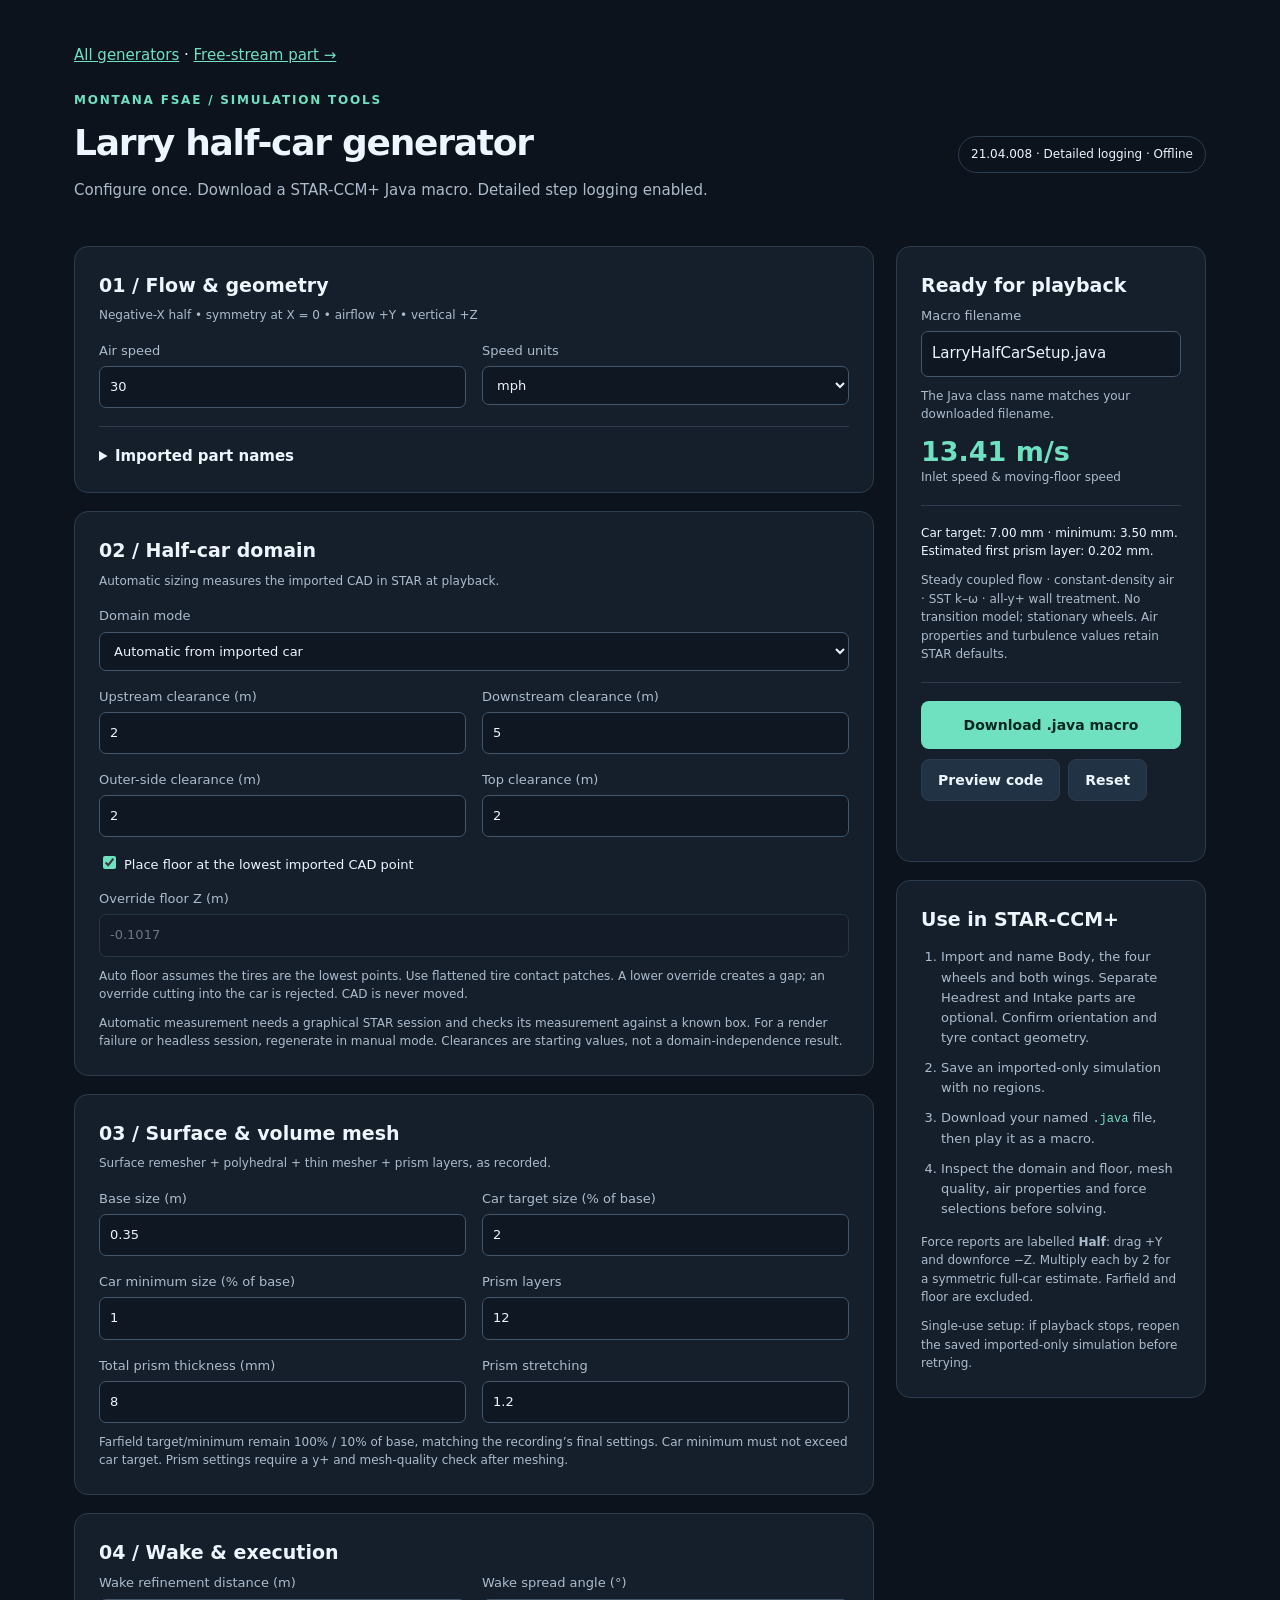
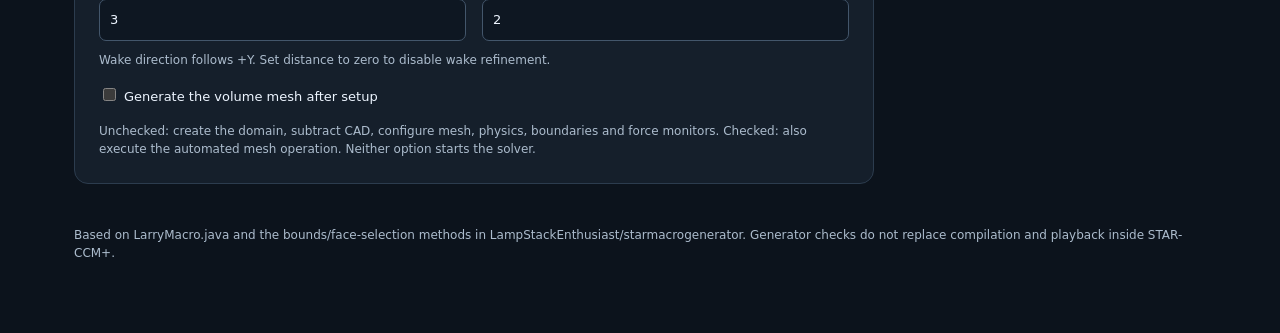
==== commit b939e496: "Support merged Body geometry and standardize FrontWing part naming" ====
--- a/full-car/index.html
+++ b/full-car/index.html
@@ -5,7 +5,7 @@
 </style></head><body><main>
 <nav aria-label="Generators" style="margin-bottom:24px"><a href="../index.html" style="color:var(--accent)">All generators</a> · <a href="../free-stream/index.html" style="color:var(--accent)">Free-stream part →</a></nav><header><div><div class="eyebrow">MONTANA FSAE / SIMULATION TOOLS</div><h1>Larry half-car generator</h1><p>Configure once. Download a STAR-CCM+ Java macro. Detailed step logging enabled.</p></div><div class="tag">21.04.008 · Detailed logging · Offline</div></header>
 <div class="layout"><form id="form" novalidate>
-<section class="card"><h2>01 / Flow & geometry</h2><p class="small">Negative-X half • symmetry at X = 0 • airflow +Y • vertical +Z</p><div class="grid"><label>Air speed<input id="speed" type="number" step="any" value="30" min="0.001" required></label><label>Speed units<select id="speedUnit"><option value="mph">mph</option><option value="m/s">m/s</option><option value="km/h">km/h</option></select></label></div><div class="rule"></div><details><summary>Required imported part names</summary><p class="hint">Import the car as top-level CAD parts and use these exact names. Both sides may be imported; subtraction keeps only the negative-X half. Nested assemblies and STL imports are not supported by this version.</p><p id="names" class="hint"><code>Body · FrontLeft · FrontRight · Front Wing · Headrest · Intake · RearLeft · RearRight · RearWing</code></p></details></section>
+<section class="card"><h2>01 / Flow & geometry</h2><p class="small">Negative-X half • symmetry at X = 0 • airflow +Y • vertical +Z</p><div class="grid"><label>Air speed<input id="speed" type="number" step="any" value="30" min="0.001" required></label><label>Speed units<select id="speedUnit"><option value="mph">mph</option><option value="m/s">m/s</option><option value="km/h">km/h</option></select></label></div><div class="rule"></div><details><summary>Imported part names</summary><p class="hint">Import the car as top-level CAD parts and use these exact names. Both sides may be imported; subtraction keeps only the negative-X half. Nested assemblies and STL imports are not supported by this version.</p><p id="names" class="hint"><code>Body · FrontLeft · FrontRight · FrontWing · RearLeft · RearRight · RearWing</code></p><p class="hint"><b>Optional:</b> <code>Headrest</code> and <code>Intake</code>. Separate parts are included when present; omit them when merged into Body. Use <code>FrontWing</code> with no space.</p></details></section>
 <section class="card"><h2>02 / Half-car domain</h2><p class="small">Automatic sizing measures the imported CAD in STAR at playback.</p><label>Domain mode<select id="mode"><option value="auto">Automatic from imported car</option><option value="manual">Manual domain coordinates</option></select></label>
 <div id="automatic"><div class="grid" style="margin-top:16px"><label>Upstream clearance (m)<input id="upstream" type="number" step="any" value="2" min="0.001" required></label><label>Downstream clearance (m)<input id="downstream" type="number" step="any" value="5" min="0.001" required></label><label>Outer-side clearance (m)<input id="side" type="number" step="any" value="2" min="0.001" required></label><label>Top clearance (m)<input id="top" type="number" step="any" value="2" min="0.001" required></label></div>
 <label class="check"><input id="autoFloor" type="checkbox" checked>Place floor at the lowest imported CAD point</label><label>Override floor Z (m)<input id="floor" type="number" step="any" value="-0.1017" required></label><p class="hint">Auto floor assumes the tires are the lowest points. Use flattened tire contact patches. A lower override creates a gap; an override cutting into the car is rejected. CAD is never moved.</p></div>
@@ -14,12 +14,12 @@
 <section class="card"><h2>03 / Surface & volume mesh</h2><p class="small">Surface remesher + polyhedral + thin mesher + prism layers, as recorded.</p><div class="grid"><label>Base size (m)<input id="base" type="number" step="any" value="0.35" min="0.000001" required></label><label>Car target size (% of base)<input id="target" type="number" step="any" value="2" min="0.0001" max="100" required></label><label>Car minimum size (% of base)<input id="minimum" type="number" step="any" value="1" min="0.0001" max="100" required></label><label>Prism layers<input id="layers" type="number" step="1" value="12" min="1" max="100" required></label><label>Total prism thickness (mm)<input id="thickness" type="number" step="any" value="8" min="0.0001" required></label><label>Prism stretching<input id="stretch" type="number" step="any" value="1.2" min="1" max="3" required></label></div><p class="hint">Farfield target/minimum remain 100% / 10% of base, matching the recording’s final settings. Car minimum must not exceed car target. Prism settings require a y+ and mesh-quality check after meshing.</p></section>
 <section class="card"><h2>04 / Wake & execution</h2><div class="grid"><label>Wake refinement distance (m)<input id="wake" type="number" step="any" value="3" min="0" required></label><label>Wake spread angle (°)<input id="angle" type="number" step="any" value="2" min="0" max="89" required></label></div><p class="hint">Wake direction follows +Y. Set distance to zero to disable wake refinement.</p><label class="check"><input id="mesh" type="checkbox">Generate the volume mesh after setup</label><p class="hint">Unchecked: create the domain, subtract CAD, configure mesh, physics, boundaries and force monitors. Checked: also execute the automated mesh operation. Neither option starts the solver.</p></section>
 </form><aside><div class="sticky"><section class="card"><h2>Ready for playback</h2><label for="filename">Macro filename</label><input id="filename" value="LarryHalfCarSetup.java" spellcheck="false" autocomplete="off"><p class="hint">The Java class name matches your downloaded filename.</p><div class="metric" id="speedSummary"></div><p class="small">Inlet speed & moving-floor speed</p><div class="rule"></div><div id="meshSummary" class="small"></div><p class="hint">Steady coupled flow · constant-density air · SST k–ω · all-y+ wall treatment. No transition model; stationary wheels. Air properties and turbulence values retain STAR defaults.</p><div class="rule"></div><button class="primary" id="download" type="button">Download .java macro</button><div class="actions"><button id="previewButton" type="button">Preview code</button><button id="reset" type="button">Reset</button></div><div id="status" class="status" role="status" aria-live="polite"></div></section>
-<section class="card"><h2>Use in STAR-CCM+</h2><ol><li>Import and name all nine CAD parts. Confirm orientation and tyre contact geometry.</li><li>Save an imported-only simulation with no regions.</li><li>Download your named <code>.java</code> file, then play it as a macro.</li><li>Inspect the domain and floor, mesh quality, air properties and force selections before solving.</li></ol><p class="hint">Force reports are labelled <b>Half</b>: drag +Y and downforce −Z. Multiply each by 2 for a symmetric full-car estimate. Farfield and floor are excluded.</p><p class="hint">Single-use setup: if playback stops, reopen the saved imported-only simulation before retrying.</p></section></div></aside></div>
+<section class="card"><h2>Use in STAR-CCM+</h2><ol><li>Import and name Body, the four wheels and both wings. Separate Headrest and Intake parts are optional. Confirm orientation and tyre contact geometry.</li><li>Save an imported-only simulation with no regions.</li><li>Download your named <code>.java</code> file, then play it as a macro.</li><li>Inspect the domain and floor, mesh quality, air properties and force selections before solving.</li></ol><p class="hint">Force reports are labelled <b>Half</b>: drag +Y and downforce −Z. Multiply each by 2 for a symmetric full-car estimate. Farfield and floor are excluded.</p><p class="hint">Single-use setup: if playback stops, reopen the saved imported-only simulation before retrying.</p></section></div></aside></div>
 <section class="card" id="previewPanel" hidden><h2>Generated macro</h2><p class="small">Read-only preview of the exact downloaded file.</p><textarea id="preview" aria-label="Generated Java code" readonly spellcheck="false"></textarea></section>
 <footer>Based on LarryMacro.java and the bounds/face-selection methods in LampStackEnthusiast/starmacrogenerator. Generator checks do not replace compilation and playback inside STAR-CCM+.</footer>
 </main><script>
 'use strict';
-const TEMPLATE = "// Generated by Larry Half-Car Generator. Target: STAR-CCM+ 21.04.008.\n// Airflow +Y, vertical +Z, simulated half X <= 0; source CAD is not moved.\n// Start from a saved imported-only simulation. This macro never runs the solver.\npackage macro;\nimport java.util.*;\nimport star.common.*;\nimport star.base.neo.*;\nimport star.base.report.*;\nimport star.material.*;\nimport star.coupledflow.*;\nimport star.prismmesher.*;\nimport star.turbulence.*;\nimport star.vis.*;\nimport star.flow.*;\nimport star.kwturb.*;\nimport star.meshing.*;\nimport star.metrics.*;\n\npublic class @@className@@ extends StarMacro {\n  private static final boolean AUTO_BOUNDS = @@auto@@, AUTO_FLOOR = @@autoFloor@@, GENERATE_MESH = @@mesh@@;\n  private static final double SPEED = @@speed@@; // m/s\n  private static final double BASE = @@base@@, TARGET = @@target@@, MINIMUM = @@minimum@@;\n  private static final int LAYERS = @@layers@@;\n  private static final double STRETCH = @@stretch@@, THICKNESS_MM = @@thickness@@;\n  private static final double UPSTREAM = @@upstream@@, DOWNSTREAM = @@downstream@@, SIDE = @@side@@, TOP = @@top@@;\n  private static final double FLOOR_Z = @@floor@@, WAKE_LENGTH = @@wake@@, WAKE_ANGLE = @@angle@@;\n  private static final double[] MANUAL_MIN = {@@xmin@@, @@ymin@@, @@zmin@@};\n  private static final double[] MANUAL_MAX = {0.0, @@ymax@@, @@zmax@@};\n  private static final String[] NAMES = {\"Body\", \"FrontLeft\", \"FrontRight\", \"Front Wing\", \"Headrest\", \"Intake\", \"RearLeft\", \"RearRight\", \"RearWing\"};\n\n  @Override public void execute() {\n    traceSimulation = getActiveSimulation();\n    traceEpoch = System.nanoTime();\n    traceSimulation.println(\"[LHC] Detailed logging enabled. START without DONE identifies the pending call.\");\n    try { long lhcStep1 = traceBegin(\"001 / setup();\");\n          setup();\n          traceEnd(\"001 / setup();\", lhcStep1); }\n    catch (Exception e) {\n      traceSimulation.println(\"[LHC] FAILED near: \" + traceActive);\n      java.io.StringWriter stack = new java.io.StringWriter();\n      e.printStackTrace(new java.io.PrintWriter(stack));\n      traceSimulation.println(stack.toString());\n      throw new RuntimeException(\"Setup stopped: \" + e.getMessage()\n          + \". Reopen your saved imported-only simulation before retrying; partial setup may remain.\", e);\n    }\n  }\n\n  private void setup() {\n    long lhcStep2 = traceBegin(\"002 / Simulation sim = getActiveSimulation();\");\n    Simulation sim = getActiveSimulation();\n    traceEnd(\"002 / Simulation sim = getActiveSimulation();\", lhcStep2);\n    if (!sim.getRegionManager().getRegions().isEmpty())\n      throw new IllegalStateException(\"Use an imported-only simulation with no regions\");\n    for (GeometryPart p : sim.get(SimulationPartManager.class).getParts())\n      if (p.getPresentationName().startsWith(\"LHC_\"))\n        throw new IllegalStateException(\"Existing LHC_ geometry found\");\n    long lhcStep3 = traceBegin(\"003 / List<GeometryPart> car = new ArrayList<>();\");\n    List<GeometryPart> car = new ArrayList<>();\n    traceEnd(\"003 / List<GeometryPart> car = new ArrayList<>();\", lhcStep3);\n    for (String name : NAMES) {\n      long lhcStep4 = traceBegin(\"004 / GeometryPart p = sim.get(SimulationPartManager.class).getPart(name);\");\n      GeometryPart p = sim.get(SimulationPartManager.class).getPart(name);\n      traceEnd(\"004 / GeometryPart p = sim.get(SimulationPartManager.class).getPart(name);\", lhcStep4);\n      if (!(p instanceof CadPart)) throw new IllegalStateException(\"Expected top-level CAD part: \" + name);\n      if (((CadPart)p).getPartSurfaceManager().getPartSurfaces().isEmpty())\n        throw new IllegalStateException(\"No surfaces on \" + name);\n      long lhcStep5 = traceBegin(\"005 / car.add(p);\");\n      car.add(p);\n      traceEnd(\"005 / car.add(p);\", lhcStep5);\n    }\n    long lhcStep10 = traceBegin(\"010 / double[] lo = MANUAL_MIN.clone(), hi = MANUAL_MAX.clone();\");\n    double[] lo = MANUAL_MIN.clone(), hi = MANUAL_MAX.clone();\n    traceEnd(\"010 / double[] lo = MANUAL_MIN.clone(), hi = MANUAL_MAX.clone();\", lhcStep10);\n    if (AUTO_BOUNDS) {\n      // Restore the native bounded-shape sequence used before measurement in\n      // RollingFloorMacro.java. Measure the original CAD, not the inflated box.\n      long lhcStep11 = traceBegin(\"011 / BoundedShapeCreatingOperation boundsOperation = (BoundedShapeCreatingOperation) sim.get(MeshOperationManager.class).createBoundedShapeOperation(new ArrayList<GeometryPart>(car));\");\n      BoundedShapeCreatingOperation boundsOperation = (BoundedShapeCreatingOperation)\n          sim.get(MeshOperationManager.class).createBoundedShapeOperation(new ArrayList<GeometryPart>(car));\n      traceEnd(\"011 / BoundedShapeCreatingOperation boundsOperation = (BoundedShapeCreatingOperation) sim.get(MeshOperationManager.class).createBoundedShapeOperation(new ArrayList<GeometryPart>(car));\", lhcStep11);\n      long lhcStep12 = traceBegin(\"012 / boundsOperation.setPresentationName(\\\"LHC_Refinement_Bounds\\\");\");\n      boundsOperation.setPresentationName(\"LHC_Refinement_Bounds\");\n      traceEnd(\"012 / boundsOperation.setPresentationName(\\\"LHC_Refinement_Bounds\\\");\", lhcStep12);\n      long lhcStep13 = traceBegin(\"013 / boundsOperation.setCoordinateSystem(sim.getCoordinateSystemManager().getLabCoordinateSystem());\");\n      boundsOperation.setCoordinateSystem(sim.getCoordinateSystemManager().getLabCoordinateSystem());\n      traceEnd(\"013 / boundsOperation.setCoordinateSystem(sim.getCoordinateSystemManager().getLabCoordinateSystem());\", lhcStep13);\n      long lhcStep14 = traceBegin(\"014 / BoxShapeInflationControl inflation = boundsOperation.getBoundedShapeValuesManager().get(BoxShapeInflationControl.class);\");\n      BoxShapeInflationControl inflation = boundsOperation.getBoundedShapeValuesManager().get(BoxShapeInflationControl.class);\n      traceEnd(\"014 / BoxShapeInflationControl inflation = boundsOperation.getBoundedShapeValuesManager().get(BoxShapeInflationControl.class);\", lhcStep14);\n      long lhcStep15 = traceBegin(\"015 / inflation.setInflationMode(BoxShapeInflationControl.InflationMode.CONSTANT_OFFSET);\");\n      inflation.setInflationMode(BoxShapeInflationControl.InflationMode.CONSTANT_OFFSET);\n      traceEnd(\"015 / inflation.setInflationMode(BoxShapeInflationControl.InflationMode.CONSTANT_OFFSET);\", lhcStep15);\n      long lhcStep16 = traceBegin(\"016 / boundsOperation.execute();\");\n      boundsOperation.execute();\n      traceEnd(\"016 / boundsOperation.execute();\", lhcStep16);\n      long lhcStep17 = traceBegin(\"017 / List<GeometryPart> boundsOutputs = new ArrayList<>();\");\n      List<GeometryPart> boundsOutputs = new ArrayList<>();\n      traceEnd(\"017 / List<GeometryPart> boundsOutputs = new ArrayList<>();\", lhcStep17);\n      for (Object candidate : boundsOperation.getOutputPartObjects())\n        if (candidate instanceof GeometryPart) { long lhcStep18 = traceBegin(\"018 / boundsOutputs.add((GeometryPart)candidate);\");\n                                               boundsOutputs.add((GeometryPart)candidate);\n                                               traceEnd(\"018 / boundsOutputs.add((GeometryPart)candidate);\", lhcStep18); }\n      if (boundsOutputs.size() != 1) throw new IllegalStateException(\"Expected one bounded-shape output\");\n      long lhcStep19 = traceBegin(\"019 / boundsOutputs.get(0).setPresentationName(\\\"LHC_Reference_Bounds\\\");\");\n      boundsOutputs.get(0).setPresentationName(\"LHC_Reference_Bounds\");\n      traceEnd(\"019 / boundsOutputs.get(0).setPresentationName(\\\"LHC_Reference_Bounds\\\");\", lhcStep19);\n      sim.println(\"Reference bounds block retained as construction geometry; excluded from subtraction and mesh inputs.\");\n      long lhcStep20 = traceBegin(\"020 / double[][] b;\");\n      double[][] b;\n      traceEnd(\"020 / double[][] b;\", lhcStep20);\n      try { long lhcStep21 = traceBegin(\"021 / b = readRefinementBounds(sim, car);\");\n            b = readRefinementBounds(sim, car);\n            traceEnd(\"021 / b = readRefinementBounds(sim, car);\", lhcStep21); }\n      catch (RuntimeException e) {\n        throw new IllegalStateException(\"Automatic measurement failed. Use manual domain mode to bypass rendering. \" + e.getMessage(), e);\n      }\n      if (!(b[0][0] < 0 && b[1][0] >= -1e-6))\n        throw new IllegalStateException(\"Car must occupy negative X and meet the X=0 symmetry plane\");\n      long lhcStep22 = traceBegin(\"022 / lo = new double[] {b[0][0] - SIDE, b[0][1] - UPSTREAM, AUTO_FLOOR ? b[0][2] : FLOOR_Z};\");\n      lo = new double[] {b[0][0] - SIDE, b[0][1] - UPSTREAM, AUTO_FLOOR ? b[0][2] : FLOOR_Z};\n      traceEnd(\"022 / lo = new double[] {b[0][0] - SIDE, b[0][1] - UPSTREAM, AUTO_FLOOR ? b[0][2] : FLOOR_Z};\", lhcStep22);\n      long lhcStep23 = traceBegin(\"023 / hi = new double[] {0, b[1][1] + DOWNSTREAM, b[1][2] + TOP};\");\n      hi = new double[] {0, b[1][1] + DOWNSTREAM, b[1][2] + TOP};\n      traceEnd(\"023 / hi = new double[] {0, b[1][1] + DOWNSTREAM, b[1][2] + TOP};\", lhcStep23);\n      if (lo[2] > b[0][2] + 1e-6)\n        throw new IllegalStateException(\"Floor cuts into the car. Set it at or below the lowest CAD point\");\n      sim.println(\"Car bounds (m): \" + Arrays.toString(b[0]) + \" to \" + Arrays.toString(b[1]));\n    }\n    long lhcStep6 = traceBegin(\"006 / Units m = (Units)sim.getUnitsManager().getObject(\\\"m\\\");\");\n    Units m = (Units)sim.getUnitsManager().getObject(\"m\");\n    traceEnd(\"006 / Units m = (Units)sim.getUnitsManager().getObject(\\\"m\\\");\", lhcStep6);\n    long lhcStep7 = traceBegin(\"007 / Units mm = (Units)sim.getUnitsManager().getObject(\\\"mm\\\");\");\n    Units mm = (Units)sim.getUnitsManager().getObject(\"mm\");\n    traceEnd(\"007 / Units mm = (Units)sim.getUnitsManager().getObject(\\\"mm\\\");\", lhcStep7);\n    long lhcStep8 = traceBegin(\"008 / Units one = (Units)sim.getUnitsManager().getObject(\\\"\\\");\");\n    Units one = (Units)sim.getUnitsManager().getObject(\"\");\n    traceEnd(\"008 / Units one = (Units)sim.getUnitsManager().getObject(\\\"\\\");\", lhcStep8);\n    // Velocity values below are in m/s; avoid the parallel-sensitive internal-unit lookup.\n    for (int a = 0; a < 3; a++)\n      if (!Double.isFinite(lo[a]) || !Double.isFinite(hi[a]) || lo[a] >= hi[a])\n        throw new IllegalStateException(\"Invalid domain dimensions\");\n    sim.println(\"Half-car domain (m): \" + Arrays.toString(lo) + \" to \" + Arrays.toString(hi));\n    long lhcStep24 = traceBegin(\"024 / SimpleBlockPart block = sim.get(MeshPartFactory.class).createNewBlockPart(sim.get(SimulationPartManager.class));\");\n    SimpleBlockPart block = sim.get(MeshPartFactory.class).createNewBlockPart(sim.get(SimulationPartManager.class));\n    traceEnd(\"024 / SimpleBlockPart block = sim.get(MeshPartFactory.class).createNewBlockPart(sim.get(SimulationPartManager.class));\", lhcStep24);\n    long lhcStep25 = traceBegin(\"025 / block.setPresentationName(\\\"LHC_Domain\\\");\");\n    block.setPresentationName(\"LHC_Domain\");\n    traceEnd(\"025 / block.setPresentationName(\\\"LHC_Domain\\\");\", lhcStep25);\n    long lhcStep26 = traceBegin(\"026 / LabCoordinateSystem lab = sim.getCoordinateSystemManager().getLabCoordinateSystem();\");\n    LabCoordinateSystem lab = sim.getCoordinateSystemManager().getLabCoordinateSystem();\n    traceEnd(\"026 / LabCoordinateSystem lab = sim.getCoordinateSystemManager().getLabCoordinateSystem();\", lhcStep26);\n    long lhcStep27 = traceBegin(\"027 / block.setDoNotRetessellate(true);\");\n    block.setDoNotRetessellate(true);\n    traceEnd(\"027 / block.setDoNotRetessellate(true);\", lhcStep27);\n    long lhcStep28 = traceBegin(\"028 / block.setCoordinateSystem(lab);\");\n    block.setCoordinateSystem(lab);\n    traceEnd(\"028 / block.setCoordinateSystem(lab);\", lhcStep28);\n    long lhcStep29 = traceBegin(\"029 / block.getCorner1().setCoordinateSystem(lab);\");\n    block.getCorner1().setCoordinateSystem(lab);\n    traceEnd(\"029 / block.getCorner1().setCoordinateSystem(lab);\", lhcStep29);\n    long lhcStep30 = traceBegin(\"030 / block.getCorner1().setCoordinate(m, m, m, new DoubleVector(lo));\");\n    block.getCorner1().setCoordinate(m, m, m, new DoubleVector(lo));\n    traceEnd(\"030 / block.getCorner1().setCoordinate(m, m, m, new DoubleVector(lo));\", lhcStep30);\n    long lhcStep31 = traceBegin(\"031 / block.getCorner2().setCoordinateSystem(lab);\");\n    block.getCorner2().setCoordinateSystem(lab);\n    traceEnd(\"031 / block.getCorner2().setCoordinateSystem(lab);\", lhcStep31);\n    long lhcStep32 = traceBegin(\"032 / block.getCorner2().setCoordinate(m, m, m, new DoubleVector(hi));\");\n    block.getCorner2().setCoordinate(m, m, m, new DoubleVector(hi));\n    traceEnd(\"032 / block.getCorner2().setCoordinate(m, m, m, new DoubleVector(hi));\", lhcStep32);\n    long lhcStep33 = traceBegin(\"033 / block.rebuildSimpleShapePart();\");\n    block.rebuildSimpleShapePart();\n    traceEnd(\"033 / block.rebuildSimpleShapePart();\", lhcStep33);\n    long lhcStep34 = traceBegin(\"034 / block.setDoNotRetessellate(false);\");\n    block.setDoNotRetessellate(false);\n    traceEnd(\"034 / block.setDoNotRetessellate(false);\", lhcStep34);\n    long lhcStep35 = traceBegin(\"035 / PartSurface remaining = block.getPartSurfaceManager().getPartSurface(\\\"Block Surface\\\");\");\n    PartSurface remaining = block.getPartSurfaceManager().getPartSurface(\"Block Surface\");\n    traceEnd(\"035 / PartSurface remaining = block.getPartSurfaceManager().getPartSurface(\\\"Block Surface\\\");\", lhcStep35);\n    long lhcStep36 = traceBegin(\"036 / block.splitPartSurfaceByPatch(remaining, new IntVector(new int[]{block.getMinYFace()}), \\\"Inlet\\\");\");\n    block.splitPartSurfaceByPatch(remaining, new IntVector(new int[]{block.getMinYFace()}), \"Inlet\");\n    traceEnd(\"036 / block.splitPartSurfaceByPatch(remaining, new IntVector(new int[]{block.getMinYFace()}), \\\"Inlet\\\");\", lhcStep36);\n    long lhcStep37 = traceBegin(\"037 / block.splitPartSurfaceByPatch(remaining, new IntVector(new int[]{block.getMaxYFace()}), \\\"Outlet\\\");\");\n    block.splitPartSurfaceByPatch(remaining, new IntVector(new int[]{block.getMaxYFace()}), \"Outlet\");\n    traceEnd(\"037 / block.splitPartSurfaceByPatch(remaining, new IntVector(new int[]{block.getMaxYFace()}), \\\"Outlet\\\");\", lhcStep37);\n    long lhcStep38 = traceBegin(\"038 / block.splitPartSurfaceByPatch(remaining, new IntVector(new int[]{block.getMaxXFace()}), \\\"Symmetry\\\");\");\n    block.splitPartSurfaceByPatch(remaining, new IntVector(new int[]{block.getMaxXFace()}), \"Symmetry\");\n    traceEnd(\"038 / block.splitPartSurfaceByPatch(remaining, new IntVector(new int[]{block.getMaxXFace()}), \\\"Symmetry\\\");\", lhcStep38);\n    long lhcStep39 = traceBegin(\"039 / block.splitPartSurfaceByPatch(remaining, new IntVector(new int[]{block.getMinZFace()}), \\\"Floor\\\");\");\n    block.splitPartSurfaceByPatch(remaining, new IntVector(new int[]{block.getMinZFace()}), \"Floor\");\n    traceEnd(\"039 / block.splitPartSurfaceByPatch(remaining, new IntVector(new int[]{block.getMinZFace()}), \\\"Floor\\\");\", lhcStep39);\n    long lhcStep40 = traceBegin(\"040 / remaining.setPresentationName(\\\"Walls\\\");\");\n    remaining.setPresentationName(\"Walls\");\n    traceEnd(\"040 / remaining.setPresentationName(\\\"Walls\\\");\", lhcStep40);\n\n    long lhcStep41 = traceBegin(\"041 / List<GeometryPart> operands = new ArrayList<>(car);\");\n    List<GeometryPart> operands = new ArrayList<>(car);\n    traceEnd(\"041 / List<GeometryPart> operands = new ArrayList<>(car);\", lhcStep41);\n    long lhcStep42 = traceBegin(\"042 / operands.add(0, block);\");\n    operands.add(0, block);\n    traceEnd(\"042 / operands.add(0, block);\", lhcStep42);\n    long lhcStep43 = traceBegin(\"043 / SubtractPartsOperation subtract = (SubtractPartsOperation)sim.get(MeshOperationManager.class).createSubtractPartsOperation(operands);\");\n    SubtractPartsOperation subtract = (SubtractPartsOperation)sim.get(MeshOperationManager.class).createSubtractPartsOperation(operands);\n    traceEnd(\"043 / SubtractPartsOperation subtract = (SubtractPartsOperation)sim.get(MeshOperationManager.class).createSubtractPartsOperation(operands);\", lhcStep43);\n    long lhcStep44 = traceBegin(\"044 / subtract.setPresentationName(\\\"LHC_Subtract\\\");\");\n    subtract.setPresentationName(\"LHC_Subtract\");\n    traceEnd(\"044 / subtract.setPresentationName(\\\"LHC_Subtract\\\");\", lhcStep44);\n    long lhcStep45 = traceBegin(\"045 / subtract.getTargetPartManager().setQuery(null);\");\n    subtract.getTargetPartManager().setQuery(null);\n    traceEnd(\"045 / subtract.getTargetPartManager().setQuery(null);\", lhcStep45);\n    long lhcStep46 = traceBegin(\"046 / subtract.getTargetPartManager().setObjects(block);\");\n    subtract.getTargetPartManager().setObjects(block);\n    traceEnd(\"046 / subtract.getTargetPartManager().setObjects(block);\", lhcStep46);\n    long lhcStep47 = traceBegin(\"047 / subtract.execute();\");\n    subtract.execute();\n    traceEnd(\"047 / subtract.execute();\", lhcStep47);\n    long lhcStep48 = traceBegin(\"048 / List<GeometryPart> outputs = new ArrayList<>();\");\n    List<GeometryPart> outputs = new ArrayList<>();\n    traceEnd(\"048 / List<GeometryPart> outputs = new ArrayList<>();\", lhcStep48);\n    for (Object o : subtract.getOutputPartObjects()) if (o instanceof GeometryPart) { long lhcStep49 = traceBegin(\"049 / outputs.add((GeometryPart)o);\");\n                                                                                    outputs.add((GeometryPart)o);\n                                                                                    traceEnd(\"049 / outputs.add((GeometryPart)o);\", lhcStep49); }\n    if (outputs.size() != 1 || !(outputs.get(0) instanceof MeshOperationPart))\n      throw new IllegalStateException(\"Expected one subtraction output\");\n    long lhcStep50 = traceBegin(\"050 / MeshOperationPart fluid = (MeshOperationPart)outputs.get(0);\");\n    MeshOperationPart fluid = (MeshOperationPart)outputs.get(0);\n    traceEnd(\"050 / MeshOperationPart fluid = (MeshOperationPart)outputs.get(0);\", lhcStep50);\n    long lhcStep51 = traceBegin(\"051 / fluid.setPresentationName(\\\"LHC_Fluid\\\");\");\n    fluid.setPresentationName(\"LHC_Fluid\");\n    traceEnd(\"051 / fluid.setPresentationName(\\\"LHC_Fluid\\\");\", lhcStep51);\n    long lhcStep52 = traceBegin(\"052 / List<PartSurface> carSurfaces = new ArrayList<>();\");\n    List<PartSurface> carSurfaces = new ArrayList<>();\n    traceEnd(\"052 / List<PartSurface> carSurfaces = new ArrayList<>();\", lhcStep52);\n    long lhcStep53 = traceBegin(\"053 / Set<String> enclosure = new HashSet<>(Arrays.asList(\\\"Inlet\\\", \\\"Outlet\\\", \\\"Symmetry\\\", \\\"Floor\\\", \\\"Walls\\\"));\");\n    Set<String> enclosure = new HashSet<>(Arrays.asList(\"Inlet\", \"Outlet\", \"Symmetry\", \"Floor\", \"Walls\"));\n    traceEnd(\"053 / Set<String> enclosure = new HashSet<>(Arrays.asList(\\\"Inlet\\\", \\\"Outlet\\\", \\\"Symmetry\\\", \\\"Floor\\\", \\\"Walls\\\"));\", lhcStep53);\n    long lhcStep54 = traceBegin(\"054 / Set<String> found = new HashSet<>();\");\n    Set<String> found = new HashSet<>();\n    traceEnd(\"054 / Set<String> found = new HashSet<>();\", lhcStep54);\n    for (PartSurface s : fluid.getPartSurfaceManager().getPartSurfaces()) {\n      long lhcStep55 = traceBegin(\"055 / String n = s.getPresentationName();\");\n      String n = s.getPresentationName();\n      traceEnd(\"055 / String n = s.getPresentationName();\", lhcStep55);\n      if (isCar(n)) { long lhcStep56 = traceBegin(\"056 / carSurfaces.add(s);\");\n                    carSurfaces.add(s);\n                    traceEnd(\"056 / carSurfaces.add(s);\", lhcStep56); }\n      else if (n.startsWith(\"LHC_Domain.\") && enclosure.contains(n.substring(\"LHC_Domain.\".length())))\n        { long lhcStep57 = traceBegin(\"057 / found.add(n.substring(\\\"LHC_Domain.\\\".length()));\");\n        found.add(n.substring(\"LHC_Domain.\".length()));\n        traceEnd(\"057 / found.add(n.substring(\\\"LHC_Domain.\\\".length()));\", lhcStep57); }\n      else throw new IllegalStateException(\"Unrecognized subtraction surface: \" + n);\n    }\n    if (!found.equals(enclosure) || carSurfaces.isEmpty())\n      throw new IllegalStateException(\"Missing enclosure faces or car surfaces after subtraction\");\n\n    long lhcStep58 = traceBegin(\"058 / AutoMeshOperation mesh = sim.get(MeshOperationManager.class).createAutoMeshOperation( new StringVector(new String[]{\\\"star.resurfacer.ResurfacerAutoMesher\\\", \\\"star.dualmesher.Dual...\");\n    AutoMeshOperation mesh = sim.get(MeshOperationManager.class).createAutoMeshOperation(\n        new StringVector(new String[]{\"star.resurfacer.ResurfacerAutoMesher\", \"star.dualmesher.DualAutoMesher\", \"star.solidmesher.ThinAutoMesher\", \"star.prismmesher.PrismAutoMesher\"}), outputs);\n    traceEnd(\"058 / AutoMeshOperation mesh = sim.get(MeshOperationManager.class).createAutoMeshOperation( new StringVector(new String[]{\\\"star.resurfacer.ResurfacerAutoMesher\\\", \\\"star.dualmesher.Dual...\", lhcStep58);\n    long lhcStep59 = traceBegin(\"059 / mesh.setPresentationName(\\\"LHC_Automated_Mesh\\\");\");\n    mesh.setPresentationName(\"LHC_Automated_Mesh\");\n    traceEnd(\"059 / mesh.setPresentationName(\\\"LHC_Automated_Mesh\\\");\", lhcStep59);\n    long lhcStep60 = traceBegin(\"060 / mesh.getDefaultValues().get(BaseSize.class).setValueAndUnits(BASE, m);\");\n    mesh.getDefaultValues().get(BaseSize.class).setValueAndUnits(BASE, m);\n    traceEnd(\"060 / mesh.getDefaultValues().get(BaseSize.class).setValueAndUnits(BASE, m);\", lhcStep60);\n    long lhcStep61 = traceBegin(\"061 / mesh.getDefaultValues().get(PartsTargetSurfaceSize.class).getRelativeSizeScalar().setValueAndUnits(100, one);\");\n    mesh.getDefaultValues().get(PartsTargetSurfaceSize.class).getRelativeSizeScalar().setValueAndUnits(100, one);\n    traceEnd(\"061 / mesh.getDefaultValues().get(PartsTargetSurfaceSize.class).getRelativeSizeScalar().setValueAndUnits(100, one);\", lhcStep61);\n    long lhcStep62 = traceBegin(\"062 / mesh.getDefaultValues().get(PartsMinimumSurfaceSize.class).getRelativeSizeScalar().setValueAndUnits(10, one);\");\n    mesh.getDefaultValues().get(PartsMinimumSurfaceSize.class).getRelativeSizeScalar().setValueAndUnits(10, one);\n    traceEnd(\"062 / mesh.getDefaultValues().get(PartsMinimumSurfaceSize.class).getRelativeSizeScalar().setValueAndUnits(10, one);\", lhcStep62);\n    long lhcStep63 = traceBegin(\"063 / SurfaceCurvature curvature = mesh.getDefaultValues().get(SurfaceCurvature.class);\");\n    SurfaceCurvature curvature = mesh.getDefaultValues().get(SurfaceCurvature.class);\n    traceEnd(\"063 / SurfaceCurvature curvature = mesh.getDefaultValues().get(SurfaceCurvature.class);\", lhcStep63);\n    long lhcStep64 = traceBegin(\"064 / curvature.setEnableCurvatureDeviationDist(true);\");\n    curvature.setEnableCurvatureDeviationDist(true);\n    traceEnd(\"064 / curvature.setEnableCurvatureDeviationDist(true);\", lhcStep64);\n    long lhcStep65 = traceBegin(\"065 / curvature.getNumPointsAroundCircleQuantity().setValueAndUnits(72, one);\");\n    curvature.getNumPointsAroundCircleQuantity().setValueAndUnits(72, one);\n    traceEnd(\"065 / curvature.getNumPointsAroundCircleQuantity().setValueAndUnits(72, one);\", lhcStep65);\n    long lhcStep66 = traceBegin(\"066 / mesh.getDefaultValues().get(PrismDefaultValuesManager.class).get(NumPrismLayers.class).getNumLayersValue().getQuantity().setValue(LAYERS);\");\n    mesh.getDefaultValues().get(PrismDefaultValuesManager.class).get(NumPrismLayers.class).getNumLayersValue().getQuantity().setValue(LAYERS);\n    traceEnd(\"066 / mesh.getDefaultValues().get(PrismDefaultValuesManager.class).get(NumPrismLayers.class).getNumLayersValue().getQuantity().setValue(LAYERS);\", lhcStep66);\n    long lhcStep67 = traceBegin(\"067 / mesh.getDefaultValues().get(PrismDefaultValuesManager.class).get(PrismLayerStretching.class).getStretchingQuantity().setValueAndUnits(STRETCH, one);\");\n    mesh.getDefaultValues().get(PrismDefaultValuesManager.class).get(PrismLayerStretching.class).getStretchingQuantity().setValueAndUnits(STRETCH, one);\n    traceEnd(\"067 / mesh.getDefaultValues().get(PrismDefaultValuesManager.class).get(PrismLayerStretching.class).getStretchingQuantity().setValueAndUnits(STRETCH, one);\", lhcStep67);\n    long lhcStep68 = traceBegin(\"068 / PrismThickness thickness = mesh.getDefaultValues().get(PrismDefaultValuesManager.class).get(PrismThickness.class);\");\n    PrismThickness thickness = mesh.getDefaultValues().get(PrismDefaultValuesManager.class).get(PrismThickness.class);\n    traceEnd(\"068 / PrismThickness thickness = mesh.getDefaultValues().get(PrismDefaultValuesManager.class).get(PrismThickness.class);\", lhcStep68);\n    long lhcStep69 = traceBegin(\"069 / thickness.getRelativeOrAbsoluteOption().setSelected(RelativeOrAbsoluteOption.Type.ABSOLUTE);\");\n    thickness.getRelativeOrAbsoluteOption().setSelected(RelativeOrAbsoluteOption.Type.ABSOLUTE);\n    traceEnd(\"069 / thickness.getRelativeOrAbsoluteOption().setSelected(RelativeOrAbsoluteOption.Type.ABSOLUTE);\", lhcStep69);\n    long lhcStep70 = traceBegin(\"070 / ((ScalarPhysicalQuantity)thickness.getAbsoluteSizeValue()).setValueAndUnits(THICKNESS_MM, mm);\");\n    ((ScalarPhysicalQuantity)thickness.getAbsoluteSizeValue()).setValueAndUnits(THICKNESS_MM, mm);\n    traceEnd(\"070 / ((ScalarPhysicalQuantity)thickness.getAbsoluteSizeValue()).setValueAndUnits(THICKNESS_MM, mm);\", lhcStep70);\n    long lhcStep71 = traceBegin(\"071 / SurfaceCustomMeshControl control = mesh.getCustomMeshControls().createSurfaceControl();\");\n    SurfaceCustomMeshControl control = mesh.getCustomMeshControls().createSurfaceControl();\n    traceEnd(\"071 / SurfaceCustomMeshControl control = mesh.getCustomMeshControls().createSurfaceControl();\", lhcStep71);\n    long lhcStep72 = traceBegin(\"072 / control.setPresentationName(\\\"LHC_Car_Surface_Control\\\");\");\n    control.setPresentationName(\"LHC_Car_Surface_Control\");\n    traceEnd(\"072 / control.setPresentationName(\\\"LHC_Car_Surface_Control\\\");\", lhcStep72);\n    long lhcStep73 = traceBegin(\"073 / control.getGeometryObjects().setQuery(null);\");\n    control.getGeometryObjects().setQuery(null);\n    traceEnd(\"073 / control.getGeometryObjects().setQuery(null);\", lhcStep73);\n    long lhcStep74 = traceBegin(\"074 / control.getGeometryObjects().setObjects(carSurfaces.toArray(new PartSurface[0]));\");\n    control.getGeometryObjects().setObjects(carSurfaces.toArray(new PartSurface[0]));\n    traceEnd(\"074 / control.getGeometryObjects().setObjects(carSurfaces.toArray(new PartSurface[0]));\", lhcStep74);\n    long lhcStep75 = traceBegin(\"075 / control.getCustomConditions().get(PartsTargetSurfaceSizeOption.class).setSelected(PartsTargetSurfaceSizeOption.Type.CUSTOM);\");\n    control.getCustomConditions().get(PartsTargetSurfaceSizeOption.class).setSelected(PartsTargetSurfaceSizeOption.Type.CUSTOM);\n    traceEnd(\"075 / control.getCustomConditions().get(PartsTargetSurfaceSizeOption.class).setSelected(PartsTargetSurfaceSizeOption.Type.CUSTOM);\", lhcStep75);\n    long lhcStep76 = traceBegin(\"076 / control.getCustomConditions().get(PartsMinimumSurfaceSizeOption.class).setSelected(PartsMinimumSurfaceSizeOption.Type.CUSTOM);\");\n    control.getCustomConditions().get(PartsMinimumSurfaceSizeOption.class).setSelected(PartsMinimumSurfaceSizeOption.Type.CUSTOM);\n    traceEnd(\"076 / control.getCustomConditions().get(PartsMinimumSurfaceSizeOption.class).setSelected(PartsMinimumSurfaceSizeOption.Type.CUSTOM);\", lhcStep76);\n    long lhcStep77 = traceBegin(\"077 / control.getCustomConditions().get(PartsSurfaceCurvatureOption.class).setSelected(PartsSurfaceCurvatureOption.Type.CUSTOM_VALUES);\");\n    control.getCustomConditions().get(PartsSurfaceCurvatureOption.class).setSelected(PartsSurfaceCurvatureOption.Type.CUSTOM_VALUES);\n    traceEnd(\"077 / control.getCustomConditions().get(PartsSurfaceCurvatureOption.class).setSelected(PartsSurfaceCurvatureOption.Type.CUSTOM_VALUES);\", lhcStep77);\n    long lhcStep78 = traceBegin(\"078 / control.getCustomValues().get(SurfaceCurvature.class).setEnableCurvatureDeviationDist(false);\");\n    control.getCustomValues().get(SurfaceCurvature.class).setEnableCurvatureDeviationDist(false);\n    traceEnd(\"078 / control.getCustomValues().get(SurfaceCurvature.class).setEnableCurvatureDeviationDist(false);\", lhcStep78);\n    long lhcStep79 = traceBegin(\"079 / control.getCustomValues().get(PartsTargetSurfaceSize.class).getRelativeSizeScalar().setValueAndUnits(TARGET, one);\");\n    control.getCustomValues().get(PartsTargetSurfaceSize.class).getRelativeSizeScalar().setValueAndUnits(TARGET, one);\n    traceEnd(\"079 / control.getCustomValues().get(PartsTargetSurfaceSize.class).getRelativeSizeScalar().setValueAndUnits(TARGET, one);\", lhcStep79);\n    long lhcStep80 = traceBegin(\"080 / control.getCustomValues().get(PartsMinimumSurfaceSize.class).getRelativeSizeScalar().setValueAndUnits(MINIMUM, one);\");\n    control.getCustomValues().get(PartsMinimumSurfaceSize.class).getRelativeSizeScalar().setValueAndUnits(MINIMUM, one);\n    traceEnd(\"080 / control.getCustomValues().get(PartsMinimumSurfaceSize.class).getRelativeSizeScalar().setValueAndUnits(MINIMUM, one);\", lhcStep80);\n    long lhcStep81 = traceBegin(\"081 / control.getCustomConditions().get(PartsRemesherTetPolyWakeRefinementOption.class).setPartsWakeRefinementOption(WAKE_LENGTH > 0);\");\n    control.getCustomConditions().get(PartsRemesherTetPolyWakeRefinementOption.class).setPartsWakeRefinementOption(WAKE_LENGTH > 0);\n    traceEnd(\"081 / control.getCustomConditions().get(PartsRemesherTetPolyWakeRefinementOption.class).setPartsWakeRefinementOption(WAKE_LENGTH > 0);\", lhcStep81);\n    if (WAKE_LENGTH > 0) {\n      long lhcStep82 = traceBegin(\"082 / control.getCustomValues().get(PartsWakeRefinementValuesManager.class).getDistance().setValueAndUnits(WAKE_LENGTH, m);\");\n      control.getCustomValues().get(PartsWakeRefinementValuesManager.class).getDistance().setValueAndUnits(WAKE_LENGTH, m);\n      traceEnd(\"082 / control.getCustomValues().get(PartsWakeRefinementValuesManager.class).getDistance().setValueAndUnits(WAKE_LENGTH, m);\", lhcStep82);\n      long lhcStep83 = traceBegin(\"083 / control.getCustomValues().get(PartsWakeRefinementValuesManager.class).getDirection().setComponentsAndUnits(0, 1, 0, one);\");\n      control.getCustomValues().get(PartsWakeRefinementValuesManager.class).getDirection().setComponentsAndUnits(0, 1, 0, one);\n      traceEnd(\"083 / control.getCustomValues().get(PartsWakeRefinementValuesManager.class).getDirection().setComponentsAndUnits(0, 1, 0, one);\", lhcStep83);\n      long lhcStep84 = traceBegin(\"084 / control.getCustomValues().get(PartsWakeRefinementValuesManager.class).getSpreadAngle().setValueAndUnits(WAKE_ANGLE, (Units)sim.getUnitsManager().getObject(\\\"deg\\\"));\");\n      control.getCustomValues().get(PartsWakeRefinementValuesManager.class).getSpreadAngle().setValueAndUnits(WAKE_ANGLE, (Units)sim.getUnitsManager().getObject(\"deg\"));\n      traceEnd(\"084 / control.getCustomValues().get(PartsWakeRefinementValuesManager.class).getSpreadAngle().setValueAndUnits(WAKE_ANGLE, (Units)sim.getUnitsManager().getObject(\\\"deg\\\"));\", lhcStep84);\n    }\n\n    long lhcStep85 = traceBegin(\"085 / sim.getRegionManager().newRegionsFromParts(outputs, \\\"OneRegionPerPart\\\", null, \\\"OneBoundaryPerPartSurface\\\", null, RegionManager.CreateInterfaceMode.BOUNDARY, \\\"OneEdgeBoundaryPerP...\");\n    sim.getRegionManager().newRegionsFromParts(outputs, \"OneRegionPerPart\", null, \"OneBoundaryPerPartSurface\", null, RegionManager.CreateInterfaceMode.BOUNDARY, \"OneEdgeBoundaryPerPart\", null);\n    traceEnd(\"085 / sim.getRegionManager().newRegionsFromParts(outputs, \\\"OneRegionPerPart\\\", null, \\\"OneBoundaryPerPartSurface\\\", null, RegionManager.CreateInterfaceMode.BOUNDARY, \\\"OneEdgeBoundaryPerP...\", lhcStep85);\n    long lhcStep86 = traceBegin(\"086 / Region region = sim.getRegionManager().getRegion(\\\"LHC_Fluid\\\");\");\n    Region region = sim.getRegionManager().getRegion(\"LHC_Fluid\");\n    traceEnd(\"086 / Region region = sim.getRegionManager().getRegion(\\\"LHC_Fluid\\\");\", lhcStep86);\n    long lhcStep87 = traceBegin(\"087 / PhysicsContinuum air = sim.getContinuumManager().createContinuum(PhysicsContinuum.class);\");\n    PhysicsContinuum air = sim.getContinuumManager().createContinuum(PhysicsContinuum.class);\n    traceEnd(\"087 / PhysicsContinuum air = sim.getContinuumManager().createContinuum(PhysicsContinuum.class);\", lhcStep87);\n    long lhcStep88 = traceBegin(\"088 / air.setPresentationName(\\\"LHC_Air\\\");\");\n    air.setPresentationName(\"LHC_Air\");\n    traceEnd(\"088 / air.setPresentationName(\\\"LHC_Air\\\");\", lhcStep88);\n    long lhcStep89 = traceBegin(\"089 / air.enable(ThreeDimensionalModel.class);\");\n    air.enable(ThreeDimensionalModel.class);\n    traceEnd(\"089 / air.enable(ThreeDimensionalModel.class);\", lhcStep89);\n    long lhcStep90 = traceBegin(\"090 / air.enable(SteadyModel.class);\");\n    air.enable(SteadyModel.class);\n    traceEnd(\"090 / air.enable(SteadyModel.class);\", lhcStep90);\n    long lhcStep91 = traceBegin(\"091 / air.enable(SingleComponentGasModel.class);\");\n    air.enable(SingleComponentGasModel.class);\n    traceEnd(\"091 / air.enable(SingleComponentGasModel.class);\", lhcStep91);\n    long lhcStep92 = traceBegin(\"092 / air.enable(CoupledFlowModel.class);\");\n    air.enable(CoupledFlowModel.class);\n    traceEnd(\"092 / air.enable(CoupledFlowModel.class);\", lhcStep92);\n    long lhcStep93 = traceBegin(\"093 / air.enable(ConstantDensityModel.class);\");\n    air.enable(ConstantDensityModel.class);\n    traceEnd(\"093 / air.enable(ConstantDensityModel.class);\", lhcStep93);\n    long lhcStep94 = traceBegin(\"094 / air.enable(TurbulentModel.class);\");\n    air.enable(TurbulentModel.class);\n    traceEnd(\"094 / air.enable(TurbulentModel.class);\", lhcStep94);\n    long lhcStep95 = traceBegin(\"095 / air.enable(RansTurbulenceModel.class);\");\n    air.enable(RansTurbulenceModel.class);\n    traceEnd(\"095 / air.enable(RansTurbulenceModel.class);\", lhcStep95);\n    long lhcStep96 = traceBegin(\"096 / air.enable(KOmegaTurbulence.class);\");\n    air.enable(KOmegaTurbulence.class);\n    traceEnd(\"096 / air.enable(KOmegaTurbulence.class);\", lhcStep96);\n    long lhcStep97 = traceBegin(\"097 / air.enable(SstKwTurbModel.class);\");\n    air.enable(SstKwTurbModel.class);\n    traceEnd(\"097 / air.enable(SstKwTurbModel.class);\", lhcStep97);\n    long lhcStep98 = traceBegin(\"098 / air.enable(KwAllYplusWallTreatment.class);\");\n    air.enable(KwAllYplusWallTreatment.class);\n    traceEnd(\"098 / air.enable(KwAllYplusWallTreatment.class);\", lhcStep98);\n    long lhcStep99 = traceBegin(\"099 / region.setPhysicsContinuum(air);\");\n    region.setPhysicsContinuum(air);\n    traceEnd(\"099 / region.setPhysicsContinuum(air);\", lhcStep99);\n    long lhcStep100 = traceBegin(\"100 / air.getInitialConditions().get(VelocityProfile.class).getMethod(ConstantVectorProfileMethod.class).getQuantity().setComponents(0, SPEED, 0);\");\n    air.getInitialConditions().get(VelocityProfile.class).getMethod(ConstantVectorProfileMethod.class).getQuantity().setComponents(0, SPEED, 0);\n    traceEnd(\"100 / air.getInitialConditions().get(VelocityProfile.class).getMethod(ConstantVectorProfileMethod.class).getQuantity().setComponents(0, SPEED, 0);\", lhcStep100);\n    long lhcStep101 = traceBegin(\"101 / Boundary inlet = region.getBoundaryManager().getBoundary(\\\"LHC_Domain.Inlet\\\");\");\n    Boundary inlet = region.getBoundaryManager().getBoundary(\"LHC_Domain.Inlet\");\n    traceEnd(\"101 / Boundary inlet = region.getBoundaryManager().getBoundary(\\\"LHC_Domain.Inlet\\\");\", lhcStep101);\n    long lhcStep102 = traceBegin(\"102 / inlet.setBoundaryType((InletBoundary)sim.get(ConditionTypeManager.class).get(InletBoundary.class));\");\n    inlet.setBoundaryType((InletBoundary)sim.get(ConditionTypeManager.class).get(InletBoundary.class));\n    traceEnd(\"102 / inlet.setBoundaryType((InletBoundary)sim.get(ConditionTypeManager.class).get(InletBoundary.class));\", lhcStep102);\n    long lhcStep103 = traceBegin(\"103 / inlet.getValues().get(VelocityMagnitudeProfile.class).getMethod(ConstantScalarProfileMethod.class).getQuantity().setValue(SPEED);\");\n    inlet.getValues().get(VelocityMagnitudeProfile.class).getMethod(ConstantScalarProfileMethod.class).getQuantity().setValue(SPEED);\n    traceEnd(\"103 / inlet.getValues().get(VelocityMagnitudeProfile.class).getMethod(ConstantScalarProfileMethod.class).getQuantity().setValue(SPEED);\", lhcStep103);\n    long lhcStep104 = traceBegin(\"104 / Boundary outlet = region.getBoundaryManager().getBoundary(\\\"LHC_Domain.Outlet\\\");\");\n    Boundary outlet = region.getBoundaryManager().getBoundary(\"LHC_Domain.Outlet\");\n    traceEnd(\"104 / Boundary outlet = region.getBoundaryManager().getBoundary(\\\"LHC_Domain.Outlet\\\");\", lhcStep104);\n    long lhcStep105 = traceBegin(\"105 / outlet.setBoundaryType((PressureBoundary)sim.get(ConditionTypeManager.class).get(PressureBoundary.class));\");\n    outlet.setBoundaryType((PressureBoundary)sim.get(ConditionTypeManager.class).get(PressureBoundary.class));\n    traceEnd(\"105 / outlet.setBoundaryType((PressureBoundary)sim.get(ConditionTypeManager.class).get(PressureBoundary.class));\", lhcStep105);\n    long lhcStep106 = traceBegin(\"106 / outlet.getValues().get(StaticPressureProfile.class).getMethod(ConstantScalarProfileMethod.class).getQuantity().setValueAndUnits(0, (Units)sim.getUnitsManager().getObject(\\\"Pa\\\"));\");\n    outlet.getValues().get(StaticPressureProfile.class).getMethod(ConstantScalarProfileMethod.class).getQuantity().setValueAndUnits(0, (Units)sim.getUnitsManager().getObject(\"Pa\"));\n    traceEnd(\"106 / outlet.getValues().get(StaticPressureProfile.class).getMethod(ConstantScalarProfileMethod.class).getQuantity().setValueAndUnits(0, (Units)sim.getUnitsManager().getObject(\\\"Pa\\\"));\", lhcStep106);\n    long lhcStep107 = traceBegin(\"107 / region.getBoundaryManager().getBoundary(\\\"LHC_Domain.Symmetry\\\").setBoundaryType((SymmetryBoundary)sim.get(ConditionTypeManager.class).get(SymmetryBoundary.class));\");\n    region.getBoundaryManager().getBoundary(\"LHC_Domain.Symmetry\").setBoundaryType((SymmetryBoundary)sim.get(ConditionTypeManager.class).get(SymmetryBoundary.class));\n    traceEnd(\"107 / region.getBoundaryManager().getBoundary(\\\"LHC_Domain.Symmetry\\\").setBoundaryType((SymmetryBoundary)sim.get(ConditionTypeManager.class).get(SymmetryBoundary.class));\", lhcStep107);\n    long lhcStep108 = traceBegin(\"108 / region.getBoundaryManager().getBoundary(\\\"LHC_Domain.Walls\\\").getConditions().get(WallShearStressOption.class).setSelected(WallShearStressOption.Type.SLIP);\");\n    region.getBoundaryManager().getBoundary(\"LHC_Domain.Walls\").getConditions().get(WallShearStressOption.class).setSelected(WallShearStressOption.Type.SLIP);\n    traceEnd(\"108 / region.getBoundaryManager().getBoundary(\\\"LHC_Domain.Walls\\\").getConditions().get(WallShearStressOption.class).setSelected(WallShearStressOption.Type.SLIP);\", lhcStep108);\n    long lhcStep109 = traceBegin(\"109 / Boundary floor = region.getBoundaryManager().getBoundary(\\\"LHC_Domain.Floor\\\");\");\n    Boundary floor = region.getBoundaryManager().getBoundary(\"LHC_Domain.Floor\");\n    traceEnd(\"109 / Boundary floor = region.getBoundaryManager().getBoundary(\\\"LHC_Domain.Floor\\\");\", lhcStep109);\n    long lhcStep110 = traceBegin(\"110 / floor.getConditions().get(WallSlidingOption.class).setSelected(WallSlidingOption.Type.VECTOR);\");\n    floor.getConditions().get(WallSlidingOption.class).setSelected(WallSlidingOption.Type.VECTOR);\n    traceEnd(\"110 / floor.getConditions().get(WallSlidingOption.class).setSelected(WallSlidingOption.Type.VECTOR);\", lhcStep110);\n    long lhcStep111 = traceBegin(\"111 / floor.getValues().get(WallRelativeVelocityProfile.class).getMethod(ConstantVectorProfileMethod.class).getQuantity().setComponents(0, SPEED, 0);\");\n    floor.getValues().get(WallRelativeVelocityProfile.class).getMethod(ConstantVectorProfileMethod.class).getQuantity().setComponents(0, SPEED, 0);\n    traceEnd(\"111 / floor.getValues().get(WallRelativeVelocityProfile.class).getMethod(ConstantVectorProfileMethod.class).getQuantity().setComponents(0, SPEED, 0);\", lhcStep111);\n    long lhcStep112 = traceBegin(\"112 / List<Boundary> body = new ArrayList<>();\");\n    List<Boundary> body = new ArrayList<>();\n    traceEnd(\"112 / List<Boundary> body = new ArrayList<>();\", lhcStep112);\n    for (Boundary b : region.getBoundaryManager().getBoundaries()) if (isCar(b.getPresentationName())) { long lhcStep113 = traceBegin(\"113 / body.add(b);\");\n                                                                                                       body.add(b);\n                                                                                                       traceEnd(\"113 / body.add(b);\", lhcStep113); }\n    if (body.size() != carSurfaces.size()) throw new IllegalStateException(\"Car boundary count does not match car surfaces\");\n    long lhcStep114 = traceBegin(\"114 / ForceReport drag = force(sim, body, \\\"LHC_Drag_Half\\\", 0, 1, 0, one);\");\n    ForceReport drag = force(sim, body, \"LHC_Drag_Half\", 0, 1, 0, one);\n    traceEnd(\"114 / ForceReport drag = force(sim, body, \\\"LHC_Drag_Half\\\", 0, 1, 0, one);\", lhcStep114);\n    long lhcStep115 = traceBegin(\"115 / ForceReport down = force(sim, body, \\\"LHC_Downforce_Half\\\", 0, 0, -1, one);\");\n    ForceReport down = force(sim, body, \"LHC_Downforce_Half\", 0, 0, -1, one);\n    traceEnd(\"115 / ForceReport down = force(sim, body, \\\"LHC_Downforce_Half\\\", 0, 0, -1, one);\", lhcStep115);\n    long lhcStep116 = traceBegin(\"116 / sim.getMonitorManager().createMonitors(new ArrayList<>(Arrays.<Report>asList(drag, down)), new PlotCreationInfo(PlotCreationInfo.CreatePlotChoice.SINGLE_PLOT, \\\"LHC_Half_Car_Forc...\");\n    sim.getMonitorManager().createMonitors(new ArrayList<>(Arrays.<Report>asList(drag, down)), new PlotCreationInfo(PlotCreationInfo.CreatePlotChoice.SINGLE_PLOT, \"LHC_Half_Car_Forces\"));\n    traceEnd(\"116 / sim.getMonitorManager().createMonitors(new ArrayList<>(Arrays.<Report>asList(drag, down)), new PlotCreationInfo(PlotCreationInfo.CreatePlotChoice.SINGLE_PLOT, \\\"LHC_Half_Car_Forc...\", lhcStep116);\n    // Report values above are simulated-half forces, not whole-car values.\n    // Whole-car symmetric estimates are exactly 2 * each half-car force.\n    sim.println(\"Half-car force reports created. Multiply by 2 for symmetric whole-car estimates.\");\n    sim.println(\"Car surface target = \" + BASE*TARGET*10 + \" mm; minimum = \" + BASE*MINIMUM*10 + \" mm.\");\n    if (GENERATE_MESH) { long lhcStep117 = traceBegin(\"117 / mesh.execute();\");\n                       mesh.execute();\n                       traceEnd(\"117 / mesh.execute();\", lhcStep117); }\n    sim.println(\"Setup complete. Inspect domain, ground contact, mesh quality and material properties before solving.\");\n    sim.println(\"Air properties, reference pressure and turbulence inputs retain STAR defaults. Wheels are stationary.\");\n  }\n\n  private static boolean isCar(String name) {\n    for (String n : NAMES) if (name.startsWith(n + \".\")) return true;\n    return false;\n  }\n  private static ForceReport force(Simulation sim, List<Boundary> parts, String name, double x, double y, double z, Units one) {\n    long lhcStep118 = traceBegin(\"118 / ForceReport r = sim.getReportManager().create(\\\"star.flow.ForceReport\\\");\");\n    ForceReport r = sim.getReportManager().create(\"star.flow.ForceReport\");\n    traceEnd(\"118 / ForceReport r = sim.getReportManager().create(\\\"star.flow.ForceReport\\\");\", lhcStep118);\n    long lhcStep119 = traceBegin(\"119 / r.setPresentationName(name);\");\n    r.setPresentationName(name);\n    traceEnd(\"119 / r.setPresentationName(name);\", lhcStep119);\n    long lhcStep120 = traceBegin(\"120 / r.getDirection().setComponentsAndUnits(x, y, z, one);\");\n    r.getDirection().setComponentsAndUnits(x, y, z, one);\n    traceEnd(\"120 / r.getDirection().setComponentsAndUnits(x, y, z, one);\", lhcStep120);\n    long lhcStep121 = traceBegin(\"121 / r.getReferencePressure().setValueAndUnits(0, (Units)sim.getUnitsManager().getObject(\\\"Pa\\\"));\");\n    r.getReferencePressure().setValueAndUnits(0, (Units)sim.getUnitsManager().getObject(\"Pa\"));\n    traceEnd(\"121 / r.getReferencePressure().setValueAndUnits(0, (Units)sim.getUnitsManager().getObject(\\\"Pa\\\"));\", lhcStep121);\n    long lhcStep122 = traceBegin(\"122 / r.getParts().setQuery(null);\");\n    r.getParts().setQuery(null);\n    traceEnd(\"122 / r.getParts().setQuery(null);\", lhcStep122);\n    long lhcStep123 = traceBegin(\"123 / r.getParts().setObjects(parts.toArray(new Boundary[0]));\");\n    r.getParts().setObjects(parts.toArray(new Boundary[0]));\n    traceEnd(\"123 / r.getParts().setObjects(parts.toArray(new Boundary[0]));\", lhcStep123);\n    return r;\n  }\n  private static double[][] readRefinementBounds(Simulation sim, Collection<GeometryPart> output) {\n    long lhcStep124 = traceBegin(\"124 / List<Scene> temporaryScenes = new ArrayList<>();\");\n    List<Scene> temporaryScenes = new ArrayList<>();\n    traceEnd(\"124 / List<Scene> temporaryScenes = new ArrayList<>();\", lhcStep124);\n    long lhcStep125 = traceBegin(\"125 / Units metres = (Units) sim.getUnitsManager().getObject(\\\"m\\\");\");\n    Units metres = (Units) sim.getUnitsManager().getObject(\"m\");\n    traceEnd(\"125 / Units metres = (Units) sim.getUnitsManager().getObject(\\\"m\\\");\", lhcStep125);\n    long lhcStep126 = traceBegin(\"126 / SimpleBlockPart probe = sim.get(MeshPartFactory.class) .createNewBlockPart(sim.get(SimulationPartManager.class));\");\n    SimpleBlockPart probe = sim.get(MeshPartFactory.class)\n        .createNewBlockPart(sim.get(SimulationPartManager.class));\n    traceEnd(\"126 / SimpleBlockPart probe = sim.get(MeshPartFactory.class) .createNewBlockPart(sim.get(SimulationPartManager.class));\", lhcStep126);\n    long lhcStep127 = traceBegin(\"127 / probe.setPresentationName(\\\"LHC_Measurement_Probe_\\\" + System.nanoTime());\");\n    probe.setPresentationName(\"LHC_Measurement_Probe_\" + System.nanoTime());\n    traceEnd(\"127 / probe.setPresentationName(\\\"LHC_Measurement_Probe_\\\" + System.nanoTime());\", lhcStep127);\n    long lhcStep128 = traceBegin(\"128 / boolean measurementSucceeded = false;\");\n    boolean measurementSucceeded = false;\n    traceEnd(\"128 / boolean measurementSucceeded = false;\", lhcStep128);\n    try {\n      long lhcStep129 = traceBegin(\"129 / LabCoordinateSystem lab = sim.getCoordinateSystemManager().getLabCoordinateSystem();\");\n      LabCoordinateSystem lab = sim.getCoordinateSystemManager().getLabCoordinateSystem();\n      traceEnd(\"129 / LabCoordinateSystem lab = sim.getCoordinateSystemManager().getLabCoordinateSystem();\", lhcStep129);\n      long lhcStep130 = traceBegin(\"130 / probe.setCoordinateSystem(lab);\");\n      probe.setCoordinateSystem(lab);\n      traceEnd(\"130 / probe.setCoordinateSystem(lab);\", lhcStep130);\n      long lhcStep131 = traceBegin(\"131 / probe.getCorner1().setCoordinateSystem(lab);\");\n      probe.getCorner1().setCoordinateSystem(lab);\n      traceEnd(\"131 / probe.getCorner1().setCoordinateSystem(lab);\", lhcStep131);\n      long lhcStep132 = traceBegin(\"132 / probe.getCorner2().setCoordinateSystem(lab);\");\n      probe.getCorner2().setCoordinateSystem(lab);\n      traceEnd(\"132 / probe.getCorner2().setCoordinateSystem(lab);\", lhcStep132);\n      long lhcStep133 = traceBegin(\"133 / double[] expectedMin = {0.125, -0.75, 1.625};\");\n      double[] expectedMin = {0.125, -0.75, 1.625};\n      traceEnd(\"133 / double[] expectedMin = {0.125, -0.75, 1.625};\", lhcStep133);\n      long lhcStep134 = traceBegin(\"134 / double[] expectedMax = {0.375, 0.5, 2.875};\");\n      double[] expectedMax = {0.375, 0.5, 2.875};\n      traceEnd(\"134 / double[] expectedMax = {0.375, 0.5, 2.875};\", lhcStep134);\n      long lhcStep135 = traceBegin(\"135 / probe.getCorner1().setCoordinate(metres, metres, metres, new DoubleVector(expectedMin));\");\n      probe.getCorner1().setCoordinate(metres, metres, metres, new DoubleVector(expectedMin));\n      traceEnd(\"135 / probe.getCorner1().setCoordinate(metres, metres, metres, new DoubleVector(expectedMin));\", lhcStep135);\n      long lhcStep136 = traceBegin(\"136 / probe.getCorner2().setCoordinate(metres, metres, metres, new DoubleVector(expectedMax));\");\n      probe.getCorner2().setCoordinate(metres, metres, metres, new DoubleVector(expectedMax));\n      traceEnd(\"136 / probe.getCorner2().setCoordinate(metres, metres, metres, new DoubleVector(expectedMax));\", lhcStep136);\n      long lhcStep137 = traceBegin(\"137 / probe.rebuildSimpleShapePart();\");\n      probe.rebuildSimpleShapePart();\n      traceEnd(\"137 / probe.rebuildSimpleShapePart();\", lhcStep137);\n      long lhcStep138 = traceBegin(\"138 / double[][] check = readIsolatedSceneBounds(sim, Arrays.<GeometryPart>asList(probe), temporaryScenes);\");\n      double[][] check = readIsolatedSceneBounds(sim, Arrays.<GeometryPart>asList(probe), temporaryScenes);\n      traceEnd(\"138 / double[][] check = readIsolatedSceneBounds(sim, Arrays.<GeometryPart>asList(probe), temporaryScenes);\", lhcStep138);\n      for (int side = 0; side < 2; side++) {\n        long lhcStep139 = traceBegin(\"139 / double[] expected = side == 0 ? expectedMin : expectedMax;\");\n        double[] expected = side == 0 ? expectedMin : expectedMax;\n        traceEnd(\"139 / double[] expected = side == 0 ? expectedMin : expectedMax;\", lhcStep139);\n        for (int axis = 0; axis < 3; axis++)\n          if (Math.abs(check[side][axis] - expected[axis]) > 1.0e-6)\n            throw new IllegalStateException(\"Scene-bounds self-check failed. Expected \"\n                + Arrays.toString(expected) + \", measured \" + Arrays.toString(check[side]));\n      }\n      sim.println(\"BOUNDS SELF-CHECK PASSED: known box measured in metres.\");\n      long lhcStep140 = traceBegin(\"140 / double[][] bounds = readIsolatedSceneBounds(sim, output, temporaryScenes);\");\n      double[][] bounds = readIsolatedSceneBounds(sim, output, temporaryScenes);\n      traceEnd(\"140 / double[][] bounds = readIsolatedSceneBounds(sim, output, temporaryScenes);\", lhcStep140);\n      sim.println(\"MEASURED BOUNDS (m): \" + Arrays.toString(bounds[0])\n          + \" to \" + Arrays.toString(bounds[1]));\n      long lhcStep141 = traceBegin(\"141 / measurementSucceeded = true;\");\n      measurementSucceeded = true;\n      traceEnd(\"141 / measurementSucceeded = true;\", lhcStep141);\n      return bounds;\n    } finally {\n      if (measurementSucceeded) {\n        for (Scene scene : temporaryScenes)\n          { long lhcStep142 = traceBegin(\"142 / sim.deleteObjects(new ArrayList<>(Arrays.<ClientServerObject>asList(scene)));\");\n          sim.deleteObjects(new ArrayList<>(Arrays.<ClientServerObject>asList(scene)));\n          traceEnd(\"142 / sim.deleteObjects(new ArrayList<>(Arrays.<ClientServerObject>asList(scene)));\", lhcStep142); }\n        long lhcStep143 = traceBegin(\"143 / sim.deleteObjects(new ArrayList<>(Arrays.<ClientServerObject>asList(probe)));\");\n        sim.deleteObjects(new ArrayList<>(Arrays.<ClientServerObject>asList(probe)));\n        traceEnd(\"143 / sim.deleteObjects(new ArrayList<>(Arrays.<ClientServerObject>asList(probe)));\", lhcStep143);\n      } else {\n        sim.println(\"Measurement failed; temporary scenes and probe retained for inspection.\");\n      }\n    }\n  }\n\n  private static double[][] readIsolatedSceneBounds(Simulation sim, Collection<GeometryPart> parts, List<Scene> temporaryScenes) {\n    long lhcStep144 = traceBegin(\"144 / Set<Scene> before = new HashSet<>(sim.getSceneManager().getScenes());\");\n    Set<Scene> before = new HashSet<>(sim.getSceneManager().getScenes());\n    traceEnd(\"144 / Set<Scene> before = new HashSet<>(sim.getSceneManager().getScenes());\", lhcStep144);\n    long lhcStep145 = traceBegin(\"145 / sim.getSceneManager().createGeometrySceneAndWait(\\\"LHC_Measurement\\\", \\\"Outline\\\", \\\"Geometry\\\", 1);\");\n    sim.getSceneManager().createGeometrySceneAndWait(\"LHC_Measurement\", \"Outline\", \"Geometry\", 1);\n    traceEnd(\"145 / sim.getSceneManager().createGeometrySceneAndWait(\\\"LHC_Measurement\\\", \\\"Outline\\\", \\\"Geometry\\\", 1);\", lhcStep145);\n    long lhcStep146 = traceBegin(\"146 / Scene scene = null;\");\n    Scene scene = null;\n    traceEnd(\"146 / Scene scene = null;\", lhcStep146);\n    for (Scene candidate : sim.getSceneManager().getScenes()) {\n      if (before.contains(candidate)) continue;\n      if (scene != null) throw new IllegalStateException(\"Expected one measurement scene.\");\n      long lhcStep147 = traceBegin(\"147 / scene = candidate;\");\n      scene = candidate;\n      traceEnd(\"147 / scene = candidate;\", lhcStep147);\n    }\n    if (scene == null) throw new IllegalStateException(\"Measurement scene was not created.\");\n    long lhcStep148 = traceBegin(\"148 / temporaryScenes.add(scene);\");\n    temporaryScenes.add(scene);\n    traceEnd(\"148 / temporaryScenes.add(scene);\", lhcStep148);\n    try {\n      // Complete scene startup before assigning the measurement target.\n      // Opening/initializing a geometry scene can populate its default selections.\n      long lhcStep149 = traceBegin(\"149 / scene.initializeAndWait();\");\n      scene.initializeAndWait();\n      traceEnd(\"149 / scene.initializeAndWait();\", lhcStep149);\n      long lhcStep150 = traceBegin(\"150 / scene.openInteractive();\");\n      scene.openInteractive();\n      traceEnd(\"150 / scene.openInteractive();\", lhcStep150);\n      long lhcStep151 = traceBegin(\"151 / forceRender(sim, scene);\");\n      forceRender(sim, scene);\n      traceEnd(\"151 / forceRender(sim, scene);\", lhcStep151);\n      long lhcStep152 = traceBegin(\"152 / List<PartSurface> surfaces = new ArrayList<>();\");\n      List<PartSurface> surfaces = new ArrayList<>();\n      traceEnd(\"152 / List<PartSurface> surfaces = new ArrayList<>();\", lhcStep152);\n      for (GeometryPart part : parts) {\n        if (!(part instanceof MeshPart)) throw new IllegalStateException(\"Expected CAD/mesh part: \" + part.getPresentationName());\n        long lhcStep153 = traceBegin(\"153 / surfaces.addAll(((MeshPart)part).getPartSurfaceManager().getPartSurfaces());\");\n        surfaces.addAll(((MeshPart)part).getPartSurfaceManager().getPartSurfaces());\n        traceEnd(\"153 / surfaces.addAll(((MeshPart)part).getPartSurfaceManager().getPartSurfaces());\", lhcStep153);\n      }\n      if (surfaces.isEmpty()) throw new IllegalStateException(\"No surfaces to measure\");\n      long lhcStep154 = traceBegin(\"154 / int displayers = 0;\");\n      int displayers = 0;\n      traceEnd(\"154 / int displayers = 0;\", lhcStep154);\n      for (Object object : scene.getDisplayerManager().getObjects()) {\n        if (!(object instanceof PartDisplayer))\n          throw new IllegalStateException(\"Unexpected displayer in private geometry scene: \" + object.getClass().getName());\n        long lhcStep155 = traceBegin(\"155 / PartDisplayer displayer = (PartDisplayer) object;\");\n        PartDisplayer displayer = (PartDisplayer) object;\n        traceEnd(\"155 / PartDisplayer displayer = (PartDisplayer) object;\", lhcStep155);\n        long lhcStep156 = traceBegin(\"156 / displayer.initialize();\");\n        displayer.initialize();\n        traceEnd(\"156 / displayer.initialize();\", lhcStep156);\n        long lhcStep157 = traceBegin(\"157 / setGeometryRepresentation(sim, displayer);\");\n        setGeometryRepresentation(sim, displayer);\n        traceEnd(\"157 / setGeometryRepresentation(sim, displayer);\", lhcStep157);\n        long lhcStep158 = traceBegin(\"158 / displayer.setSurface(true);\");\n        displayer.setSurface(true);\n        traceEnd(\"158 / displayer.setSurface(true);\", lhcStep158);\n        // Assign the target LAST, after initialization and representation changes.\n        long lhcStep159 = traceBegin(\"159 / displayer.getInputParts().setQuery(null);\");\n        displayer.getInputParts().setQuery(null);\n        traceEnd(\"159 / displayer.getInputParts().setQuery(null);\", lhcStep159);\n        long lhcStep160 = traceBegin(\"160 / displayer.getInputParts().setObjects(surfaces.toArray(new PartSurface[0]));\");\n        displayer.getInputParts().setObjects(surfaces.toArray(new PartSurface[0]));\n        traceEnd(\"160 / displayer.getInputParts().setObjects(surfaces.toArray(new PartSurface[0]));\", lhcStep160);\n        sim.println(\"SELECTED INPUTS: \" + displayer.getPresentationName() + \" = \"\n            + displayer.getInputParts().getObjects());\n        long lhcStep161 = traceBegin(\"161 / checkSelectedSurfaces(displayer, surfaces);\");\n        checkSelectedSurfaces(displayer, surfaces);\n        traceEnd(\"161 / checkSelectedSurfaces(displayer, surfaces);\", lhcStep161);\n        long lhcStep162 = traceBegin(\"162 / displayers++;\");\n        displayers++;\n        traceEnd(\"162 / displayers++;\", lhcStep162);\n      }\n      if (displayers == 0) throw new IllegalStateException(\"Measurement scene has no geometry displayer.\");\n      sim.println(\"BEFORE RENDER: \" + scene.getDrawableScene().computeVisibleBounds().toString());\n      long lhcStep163 = traceBegin(\"163 / scene.resetCamera();\");\n      scene.resetCamera();\n      traceEnd(\"163 / scene.resetCamera();\", lhcStep163);\n      long lhcStep164 = traceBegin(\"164 / forceRender(sim, scene);\");\n      forceRender(sim, scene);\n      traceEnd(\"164 / forceRender(sim, scene);\", lhcStep164);\n      long lhcStep165 = traceBegin(\"165 / scene.resetCamera();\");\n      scene.resetCamera();\n      traceEnd(\"165 / scene.resetCamera();\", lhcStep165);\n      for (Object object : scene.getDisplayerManager().getObjects()) {\n        long lhcStep166 = traceBegin(\"166 / PartDisplayer displayer = (PartDisplayer) object;\");\n        PartDisplayer displayer = (PartDisplayer) object;\n        traceEnd(\"166 / PartDisplayer displayer = (PartDisplayer) object;\", lhcStep166);\n        sim.println(\"AFTER RENDER INPUTS: \" + displayer.getPresentationName() + \" = \"\n            + displayer.getInputParts().getObjects());\n        long lhcStep167 = traceBegin(\"167 / checkSelectedSurfaces(displayer, surfaces);\");\n        checkSelectedSurfaces(displayer, surfaces);\n        traceEnd(\"167 / checkSelectedSurfaces(displayer, surfaces);\", lhcStep167);\n      }\n      // Published STAR community example: adjacent min/max pairs for X, Y, Z.\n      // Accept either within-pair order. The known-box self-check verifies axes and SI units.\n      long lhcStep168 = traceBegin(\"168 / Object raw = scene.getDrawableScene().computeVisibleBounds().toArray();\");\n      Object raw = scene.getDrawableScene().computeVisibleBounds().toArray();\n      traceEnd(\"168 / Object raw = scene.getDrawableScene().computeVisibleBounds().toArray();\", lhcStep168);\n      long lhcStep169 = traceBegin(\"169 / double[] values = numericArray(raw);\");\n      double[] values = numericArray(raw);\n      traceEnd(\"169 / double[] values = numericArray(raw);\", lhcStep169);\n      sim.println(\"AFTER RENDER RAW: \" + Arrays.toString(values));\n      return unpackBounds(values);\n    } catch (RuntimeException error) {\n      sim.println(\"Measurement scene retained: \" + scene.getPresentationName());\n      throw error;\n    }\n  }\n\n  private static void checkSelectedSurfaces(PartDisplayer displayer, List<PartSurface> expected) {\n    long lhcStep170 = traceBegin(\"170 / Collection<?> actual = displayer.getInputParts().getObjects();\");\n    Collection<?> actual = displayer.getInputParts().getObjects();\n    traceEnd(\"170 / Collection<?> actual = displayer.getInputParts().getObjects();\", lhcStep170);\n    if (actual.size() != expected.size() || !actual.containsAll(expected))\n      throw new IllegalStateException(\"Displayer rejected or changed the target surface selection: \"\n          + displayer.getPresentationName() + \"; expected \" + expected + \"; selected \" + actual);\n  }\n\n  // Pass STAR's actual Geometry object to the compatible public setter.\n  // No assumption about the representation's concrete Java class is needed.\n  private static void setGeometryRepresentation(Simulation sim, PartDisplayer displayer) {\n    long lhcStep171 = traceBegin(\"171 / Object geometry = sim.getRepresentationManager().getObject(\\\"Geometry\\\");\");\n    Object geometry = sim.getRepresentationManager().getObject(\"Geometry\");\n    traceEnd(\"171 / Object geometry = sim.getRepresentationManager().getObject(\\\"Geometry\\\");\", lhcStep171);\n    if (geometry == null) throw new IllegalStateException(\"Geometry representation was not found.\");\n    for (java.lang.reflect.Method method : displayer.getClass().getMethods()) {\n      if (!method.getName().equals(\"setRepresentation\") || method.getParameterCount() != 1\n          || !method.getParameterTypes()[0].isInstance(geometry)) continue;\n      try {\n        long lhcStep172 = traceBegin(\"172 / method.invoke(displayer, geometry);\");\n        method.invoke(displayer, geometry);\n        traceEnd(\"172 / method.invoke(displayer, geometry);\", lhcStep172);\n        sim.println(\"Geometry representation type: \" + geometry.getClass().getName());\n        return;\n      } catch (Exception error) {\n        throw new IllegalStateException(\"Could not select Geometry representation.\", error);\n      }\n    }\n    throw new IllegalStateException(\"No compatible setRepresentation setter for \" + geometry.getClass().getName());\n  }\n\n  // Use an actual printAndWait overload present in this installation.\n  // This creates a small diagnostic PNG and waits for its render to complete.\n  private static void forceRender(Simulation sim, Scene scene) {\n    long lhcStep173 = traceBegin(\"173 / java.io.File png = null;\");\n    java.io.File png = null;\n    traceEnd(\"173 / java.io.File png = null;\", lhcStep173);\n    long lhcStep174 = traceBegin(\"174 / boolean rendered = false;\");\n    boolean rendered = false;\n    traceEnd(\"174 / boolean rendered = false;\", lhcStep174);\n    try {\n      long lhcStep175 = traceBegin(\"175 / png = java.io.File.createTempFile(\\\"lhc-bounds-\\\", \\\".png\\\");\");\n      png = java.io.File.createTempFile(\"lhc-bounds-\", \".png\");\n      traceEnd(\"175 / png = java.io.File.createTempFile(\\\"lhc-bounds-\\\", \\\".png\\\");\", lhcStep175);\n      sim.println(\"Diagnostic image: \" + png.getAbsolutePath());\n      try {\n        long lhcStep176 = traceBegin(\"176 / java.lang.reflect.Method method = scene.getClass().getMethod( \\\"printAndWait\\\", String.class, int.class, int.class, int.class);\");\n        java.lang.reflect.Method method = scene.getClass().getMethod(\n            \"printAndWait\", String.class, int.class, int.class, int.class);\n        traceEnd(\"176 / java.lang.reflect.Method method = scene.getClass().getMethod( \\\"printAndWait\\\", String.class, int.class, int.class, int.class);\", lhcStep176);\n        long lhcStep177 = traceBegin(\"177 / method.invoke(scene, png.getAbsolutePath(), 1, 640, 480);\");\n        method.invoke(scene, png.getAbsolutePath(), 1, 640, 480);\n        traceEnd(\"177 / method.invoke(scene, png.getAbsolutePath(), 1, 640, 480);\", lhcStep177);\n      } catch (NoSuchMethodException noFourArgumentOverload) {\n        long lhcStep178 = traceBegin(\"178 / java.lang.reflect.Method method = scene.getClass().getMethod( \\\"printAndWait\\\", String.class, int.class, int.class, int.class, boolean.class, boolean.class);\");\n        java.lang.reflect.Method method = scene.getClass().getMethod(\n            \"printAndWait\", String.class, int.class, int.class, int.class, boolean.class, boolean.class);\n        traceEnd(\"178 / java.lang.reflect.Method method = scene.getClass().getMethod( \\\"printAndWait\\\", String.class, int.class, int.class, int.class, boolean.class, boolean.class);\", lhcStep178);\n        long lhcStep179 = traceBegin(\"179 / method.invoke(scene, png.getAbsolutePath(), 1, 640, 480, true, false);\");\n        method.invoke(scene, png.getAbsolutePath(), 1, 640, 480, true, false);\n        traceEnd(\"179 / method.invoke(scene, png.getAbsolutePath(), 1, 640, 480, true, false);\", lhcStep179);\n      }\n      if (png.length() == 0) throw new IllegalStateException(\"Render produced an empty image.\");\n      long lhcStep180 = traceBegin(\"180 / rendered = true;\");\n      rendered = true;\n      traceEnd(\"180 / rendered = true;\", lhcStep180);\n    } catch (Exception error) {\n      for (java.lang.reflect.Method method : scene.getClass().getMethods())\n        if (method.getName().equals(\"printAndWait\")) sim.println(method.toGenericString());\n      long lhcStep181 = traceBegin(\"181 / Throwable cause = error instanceof java.lang.reflect.InvocationTargetException ? ((java.lang.reflect.InvocationTargetException) error).getTargetException() : error;\");\n      Throwable cause = error instanceof java.lang.reflect.InvocationTargetException\n          ? ((java.lang.reflect.InvocationTargetException) error).getTargetException() : error;\n      traceEnd(\"181 / Throwable cause = error instanceof java.lang.reflect.InvocationTargetException ? ((java.lang.reflect.InvocationTargetException) error).getTargetException() : error;\", lhcStep181);\n      throw new IllegalStateException(\"Could not complete measurement scene render: \" + cause, cause);\n    } finally {\n      if (rendered && png != null && !png.delete()) { long lhcStep182 = traceBegin(\"182 / png.deleteOnExit();\");\n                                                    png.deleteOnExit();\n                                                    traceEnd(\"182 / png.deleteOnExit();\", lhcStep182); }\n    }\n  }\n\n  private static double[] numericArray(Object raw) {\n    if (raw == null || !raw.getClass().isArray())\n      throw new IllegalStateException(\"Bounds API did not return an array.\");\n    long lhcStep183 = traceBegin(\"183 / int count = java.lang.reflect.Array.getLength(raw);\");\n    int count = java.lang.reflect.Array.getLength(raw);\n    traceEnd(\"183 / int count = java.lang.reflect.Array.getLength(raw);\", lhcStep183);\n    long lhcStep184 = traceBegin(\"184 / double[] values = new double[count];\");\n    double[] values = new double[count];\n    traceEnd(\"184 / double[] values = new double[count];\", lhcStep184);\n    for (int i = 0; i < count; i++) {\n      long lhcStep185 = traceBegin(\"185 / Object value = java.lang.reflect.Array.get(raw, i);\");\n      Object value = java.lang.reflect.Array.get(raw, i);\n      traceEnd(\"185 / Object value = java.lang.reflect.Array.get(raw, i);\", lhcStep185);\n      if (!(value instanceof Number)) throw new IllegalStateException(\"Non-numeric bounds value at index \" + i);\n      long lhcStep186 = traceBegin(\"186 / values[i] = ((Number) value).doubleValue();\");\n      values[i] = ((Number) value).doubleValue();\n      traceEnd(\"186 / values[i] = ((Number) value).doubleValue();\", lhcStep186);\n    }\n    return values;\n  }\n\n  private static double[][] unpackBounds(double[] values) {\n    if (values.length != 6) throw new IllegalStateException(\"Expected six scene bounds values; got \" + values.length);\n    long lhcStep187 = traceBegin(\"187 / double[][] result = new double[2][3];\");\n    double[][] result = new double[2][3];\n    traceEnd(\"187 / double[][] result = new double[2][3];\", lhcStep187);\n    for (int axis = 0; axis < 3; axis++) {\n      long lhcStep188 = traceBegin(\"188 / double a = values[2 * axis], b = values[2 * axis + 1];\");\n      double a = values[2 * axis], b = values[2 * axis + 1];\n      traceEnd(\"188 / double a = values[2 * axis], b = values[2 * axis + 1];\", lhcStep188);\n      if (!Double.isFinite(a) || !Double.isFinite(b) || a == b)\n        throw new IllegalStateException(\"Invalid scene extent on axis \" + axis + \": \" + a + \", \" + b);\n      long lhcStep189 = traceBegin(\"189 / result[0][axis] = Math.min(a, b);\");\n      result[0][axis] = Math.min(a, b);\n      traceEnd(\"189 / result[0][axis] = Math.min(a, b);\", lhcStep189);\n      long lhcStep190 = traceBegin(\"190 / result[1][axis] = Math.max(a, b);\");\n      result[1][axis] = Math.max(a, b);\n      traceEnd(\"190 / result[1][axis] = Math.max(a, b);\", lhcStep190);\n    }\n    return result;\n  }\n\n\n\n  private static Simulation traceSimulation;\n  private static long traceEpoch = System.nanoTime();\n  private static String traceActive = \"startup\";\n  private static long traceBegin(String step) {\n    traceActive = step;\n    long now = System.nanoTime();\n    traceSimulation.println(String.format(java.util.Locale.ROOT,\n        \"[LHC +%.3fs] START %s\", (now-traceEpoch)/1.0e9, step));\n    return now;\n  }\n  private static void traceEnd(String step, long started) {\n    long now = System.nanoTime();\n    traceSimulation.println(String.format(java.util.Locale.ROOT,\n        \"[LHC +%.3fs] DONE  %s (%.3fs)\", (now-traceEpoch)/1.0e9, step, (now-started)/1.0e9));\n  }\n}\n";
+const TEMPLATE = "// Generated by Larry Half-Car Generator. Target: STAR-CCM+ 21.04.008.\n// Airflow +Y, vertical +Z, simulated half X <= 0; source CAD is not moved.\n// Start from a saved imported-only simulation. This macro never runs the solver.\npackage macro;\nimport java.util.*;\nimport star.common.*;\nimport star.base.neo.*;\nimport star.base.report.*;\nimport star.material.*;\nimport star.coupledflow.*;\nimport star.prismmesher.*;\nimport star.turbulence.*;\nimport star.vis.*;\nimport star.flow.*;\nimport star.kwturb.*;\nimport star.meshing.*;\nimport star.metrics.*;\n\npublic class @@className@@ extends StarMacro {\n  private static final boolean AUTO_BOUNDS = @@auto@@, AUTO_FLOOR = @@autoFloor@@, GENERATE_MESH = @@mesh@@;\n  private static final double SPEED = @@speed@@; // m/s\n  private static final double BASE = @@base@@, TARGET = @@target@@, MINIMUM = @@minimum@@;\n  private static final int LAYERS = @@layers@@;\n  private static final double STRETCH = @@stretch@@, THICKNESS_MM = @@thickness@@;\n  private static final double UPSTREAM = @@upstream@@, DOWNSTREAM = @@downstream@@, SIDE = @@side@@, TOP = @@top@@;\n  private static final double FLOOR_Z = @@floor@@, WAKE_LENGTH = @@wake@@, WAKE_ANGLE = @@angle@@;\n  private static final double[] MANUAL_MIN = {@@xmin@@, @@ymin@@, @@zmin@@};\n  private static final double[] MANUAL_MAX = {0.0, @@ymax@@, @@zmax@@};\n  private static final String[] NAMES = {\"Body\", \"FrontLeft\", \"FrontRight\", \"FrontWing\", \"Headrest\", \"Intake\", \"RearLeft\", \"RearRight\", \"RearWing\"};\n\n  @Override public void execute() {\n    traceSimulation = getActiveSimulation();\n    traceEpoch = System.nanoTime();\n    traceSimulation.println(\"[LHC] Detailed logging enabled. START without DONE identifies the pending call.\");\n    try { long lhcStep1 = traceBegin(\"001 / setup();\");\n          setup();\n          traceEnd(\"001 / setup();\", lhcStep1); }\n    catch (Exception e) {\n      traceSimulation.println(\"[LHC] FAILED near: \" + traceActive);\n      java.io.StringWriter stack = new java.io.StringWriter();\n      e.printStackTrace(new java.io.PrintWriter(stack));\n      traceSimulation.println(stack.toString());\n      throw new RuntimeException(\"Setup stopped: \" + e.getMessage()\n          + \". Reopen your saved imported-only simulation before retrying; partial setup may remain.\", e);\n    }\n  }\n\n  // Search existing parts without asking getPart() to resolve a missing optional object.\n  private static GeometryPart findImportedPart(Simulation sim, String name) {\n    for (GeometryPart part : sim.get(SimulationPartManager.class).getParts())\n      if (part.getPresentationName().equals(name)) return part;\n    return null;\n  }\n\n  private void setup() {\n    long lhcStep2 = traceBegin(\"002 / Simulation sim = getActiveSimulation();\");\n    Simulation sim = getActiveSimulation();\n    traceEnd(\"002 / Simulation sim = getActiveSimulation();\", lhcStep2);\n    if (!sim.getRegionManager().getRegions().isEmpty())\n      throw new IllegalStateException(\"Use an imported-only simulation with no regions\");\n    for (GeometryPart p : sim.get(SimulationPartManager.class).getParts())\n      if (p.getPresentationName().startsWith(\"LHC_\"))\n        throw new IllegalStateException(\"Existing LHC_ geometry found\");\n    long lhcStep3 = traceBegin(\"003 / List<GeometryPart> car = new ArrayList<>();\");\n    List<GeometryPart> car = new ArrayList<>();\n    traceEnd(\"003 / List<GeometryPart> car = new ArrayList<>();\", lhcStep3);\n    // Headrest and Intake may be merged into Body; include them only when present.\n    for (String name : NAMES) {\n      long lhcStep4 = traceBegin(\"004 / GeometryPart p = findImportedPart(sim, name);\");\n      GeometryPart p = findImportedPart(sim, name);\n      traceEnd(\"004 / GeometryPart p = findImportedPart(sim, name);\", lhcStep4);\n      if (p == null) {\n        if (name.equals(\"Headrest\") || name.equals(\"Intake\")) {\n          sim.println(\"[LHC] Optional part absent; skipping: \" + name);\n          continue;\n        }\n        throw new IllegalStateException(\"Missing required top-level CAD part: \" + name);\n      }\n      if (!(p instanceof CadPart)) throw new IllegalStateException(\"Expected top-level CAD part: \" + name);\n      if (((CadPart)p).getPartSurfaceManager().getPartSurfaces().isEmpty())\n        throw new IllegalStateException(\"No surfaces on \" + name);\n      long lhcStep5 = traceBegin(\"005 / car.add(p);\");\n      car.add(p);\n      traceEnd(\"005 / car.add(p);\", lhcStep5);\n    }\n    long lhcStep10 = traceBegin(\"010 / double[] lo = MANUAL_MIN.clone(), hi = MANUAL_MAX.clone();\");\n    double[] lo = MANUAL_MIN.clone(), hi = MANUAL_MAX.clone();\n    traceEnd(\"010 / double[] lo = MANUAL_MIN.clone(), hi = MANUAL_MAX.clone();\", lhcStep10);\n    if (AUTO_BOUNDS) {\n      // Restore the native bounded-shape sequence used before measurement in\n      // RollingFloorMacro.java. Measure the original CAD, not the inflated box.\n      long lhcStep11 = traceBegin(\"011 / BoundedShapeCreatingOperation boundsOperation = (BoundedShapeCreatingOperation) sim.get(MeshOperationManager.class).createBoundedShapeOperation(new ArrayList<GeometryPart>(car));\");\n      BoundedShapeCreatingOperation boundsOperation = (BoundedShapeCreatingOperation)\n          sim.get(MeshOperationManager.class).createBoundedShapeOperation(new ArrayList<GeometryPart>(car));\n      traceEnd(\"011 / BoundedShapeCreatingOperation boundsOperation = (BoundedShapeCreatingOperation) sim.get(MeshOperationManager.class).createBoundedShapeOperation(new ArrayList<GeometryPart>(car));\", lhcStep11);\n      long lhcStep12 = traceBegin(\"012 / boundsOperation.setPresentationName(\\\"LHC_Refinement_Bounds\\\");\");\n      boundsOperation.setPresentationName(\"LHC_Refinement_Bounds\");\n      traceEnd(\"012 / boundsOperation.setPresentationName(\\\"LHC_Refinement_Bounds\\\");\", lhcStep12);\n      long lhcStep13 = traceBegin(\"013 / boundsOperation.setCoordinateSystem(sim.getCoordinateSystemManager().getLabCoordinateSystem());\");\n      boundsOperation.setCoordinateSystem(sim.getCoordinateSystemManager().getLabCoordinateSystem());\n      traceEnd(\"013 / boundsOperation.setCoordinateSystem(sim.getCoordinateSystemManager().getLabCoordinateSystem());\", lhcStep13);\n      long lhcStep14 = traceBegin(\"014 / BoxShapeInflationControl inflation = boundsOperation.getBoundedShapeValuesManager().get(BoxShapeInflationControl.class);\");\n      BoxShapeInflationControl inflation = boundsOperation.getBoundedShapeValuesManager().get(BoxShapeInflationControl.class);\n      traceEnd(\"014 / BoxShapeInflationControl inflation = boundsOperation.getBoundedShapeValuesManager().get(BoxShapeInflationControl.class);\", lhcStep14);\n      long lhcStep15 = traceBegin(\"015 / inflation.setInflationMode(BoxShapeInflationControl.InflationMode.CONSTANT_OFFSET);\");\n      inflation.setInflationMode(BoxShapeInflationControl.InflationMode.CONSTANT_OFFSET);\n      traceEnd(\"015 / inflation.setInflationMode(BoxShapeInflationControl.InflationMode.CONSTANT_OFFSET);\", lhcStep15);\n      long lhcStep16 = traceBegin(\"016 / boundsOperation.execute();\");\n      boundsOperation.execute();\n      traceEnd(\"016 / boundsOperation.execute();\", lhcStep16);\n      long lhcStep17 = traceBegin(\"017 / List<GeometryPart> boundsOutputs = new ArrayList<>();\");\n      List<GeometryPart> boundsOutputs = new ArrayList<>();\n      traceEnd(\"017 / List<GeometryPart> boundsOutputs = new ArrayList<>();\", lhcStep17);\n      for (Object candidate : boundsOperation.getOutputPartObjects())\n        if (candidate instanceof GeometryPart) { long lhcStep18 = traceBegin(\"018 / boundsOutputs.add((GeometryPart)candidate);\");\n                                               boundsOutputs.add((GeometryPart)candidate);\n                                               traceEnd(\"018 / boundsOutputs.add((GeometryPart)candidate);\", lhcStep18); }\n      if (boundsOutputs.size() != 1) throw new IllegalStateException(\"Expected one bounded-shape output\");\n      long lhcStep19 = traceBegin(\"019 / boundsOutputs.get(0).setPresentationName(\\\"LHC_Reference_Bounds\\\");\");\n      boundsOutputs.get(0).setPresentationName(\"LHC_Reference_Bounds\");\n      traceEnd(\"019 / boundsOutputs.get(0).setPresentationName(\\\"LHC_Reference_Bounds\\\");\", lhcStep19);\n      sim.println(\"Reference bounds block retained as construction geometry; excluded from subtraction and mesh inputs.\");\n      long lhcStep20 = traceBegin(\"020 / double[][] b;\");\n      double[][] b;\n      traceEnd(\"020 / double[][] b;\", lhcStep20);\n      try { long lhcStep21 = traceBegin(\"021 / b = readRefinementBounds(sim, car);\");\n            b = readRefinementBounds(sim, car);\n            traceEnd(\"021 / b = readRefinementBounds(sim, car);\", lhcStep21); }\n      catch (RuntimeException e) {\n        throw new IllegalStateException(\"Automatic measurement failed. Use manual domain mode to bypass rendering. \" + e.getMessage(), e);\n      }\n      if (!(b[0][0] < 0 && b[1][0] >= -1e-6))\n        throw new IllegalStateException(\"Car must occupy negative X and meet the X=0 symmetry plane\");\n      long lhcStep22 = traceBegin(\"022 / lo = new double[] {b[0][0] - SIDE, b[0][1] - UPSTREAM, AUTO_FLOOR ? b[0][2] : FLOOR_Z};\");\n      lo = new double[] {b[0][0] - SIDE, b[0][1] - UPSTREAM, AUTO_FLOOR ? b[0][2] : FLOOR_Z};\n      traceEnd(\"022 / lo = new double[] {b[0][0] - SIDE, b[0][1] - UPSTREAM, AUTO_FLOOR ? b[0][2] : FLOOR_Z};\", lhcStep22);\n      long lhcStep23 = traceBegin(\"023 / hi = new double[] {0, b[1][1] + DOWNSTREAM, b[1][2] + TOP};\");\n      hi = new double[] {0, b[1][1] + DOWNSTREAM, b[1][2] + TOP};\n      traceEnd(\"023 / hi = new double[] {0, b[1][1] + DOWNSTREAM, b[1][2] + TOP};\", lhcStep23);\n      if (lo[2] > b[0][2] + 1e-6)\n        throw new IllegalStateException(\"Floor cuts into the car. Set it at or below the lowest CAD point\");\n      sim.println(\"Car bounds (m): \" + Arrays.toString(b[0]) + \" to \" + Arrays.toString(b[1]));\n    }\n    long lhcStep6 = traceBegin(\"006 / Units m = (Units)sim.getUnitsManager().getObject(\\\"m\\\");\");\n    Units m = (Units)sim.getUnitsManager().getObject(\"m\");\n    traceEnd(\"006 / Units m = (Units)sim.getUnitsManager().getObject(\\\"m\\\");\", lhcStep6);\n    long lhcStep7 = traceBegin(\"007 / Units mm = (Units)sim.getUnitsManager().getObject(\\\"mm\\\");\");\n    Units mm = (Units)sim.getUnitsManager().getObject(\"mm\");\n    traceEnd(\"007 / Units mm = (Units)sim.getUnitsManager().getObject(\\\"mm\\\");\", lhcStep7);\n    long lhcStep8 = traceBegin(\"008 / Units one = (Units)sim.getUnitsManager().getObject(\\\"\\\");\");\n    Units one = (Units)sim.getUnitsManager().getObject(\"\");\n    traceEnd(\"008 / Units one = (Units)sim.getUnitsManager().getObject(\\\"\\\");\", lhcStep8);\n    // Velocity values below are in m/s; avoid the parallel-sensitive internal-unit lookup.\n    for (int a = 0; a < 3; a++)\n      if (!Double.isFinite(lo[a]) || !Double.isFinite(hi[a]) || lo[a] >= hi[a])\n        throw new IllegalStateException(\"Invalid domain dimensions\");\n    sim.println(\"Half-car domain (m): \" + Arrays.toString(lo) + \" to \" + Arrays.toString(hi));\n    long lhcStep24 = traceBegin(\"024 / SimpleBlockPart block = sim.get(MeshPartFactory.class).createNewBlockPart(sim.get(SimulationPartManager.class));\");\n    SimpleBlockPart block = sim.get(MeshPartFactory.class).createNewBlockPart(sim.get(SimulationPartManager.class));\n    traceEnd(\"024 / SimpleBlockPart block = sim.get(MeshPartFactory.class).createNewBlockPart(sim.get(SimulationPartManager.class));\", lhcStep24);\n    long lhcStep25 = traceBegin(\"025 / block.setPresentationName(\\\"LHC_Domain\\\");\");\n    block.setPresentationName(\"LHC_Domain\");\n    traceEnd(\"025 / block.setPresentationName(\\\"LHC_Domain\\\");\", lhcStep25);\n    long lhcStep26 = traceBegin(\"026 / LabCoordinateSystem lab = sim.getCoordinateSystemManager().getLabCoordinateSystem();\");\n    LabCoordinateSystem lab = sim.getCoordinateSystemManager().getLabCoordinateSystem();\n    traceEnd(\"026 / LabCoordinateSystem lab = sim.getCoordinateSystemManager().getLabCoordinateSystem();\", lhcStep26);\n    long lhcStep27 = traceBegin(\"027 / block.setDoNotRetessellate(true);\");\n    block.setDoNotRetessellate(true);\n    traceEnd(\"027 / block.setDoNotRetessellate(true);\", lhcStep27);\n    long lhcStep28 = traceBegin(\"028 / block.setCoordinateSystem(lab);\");\n    block.setCoordinateSystem(lab);\n    traceEnd(\"028 / block.setCoordinateSystem(lab);\", lhcStep28);\n    long lhcStep29 = traceBegin(\"029 / block.getCorner1().setCoordinateSystem(lab);\");\n    block.getCorner1().setCoordinateSystem(lab);\n    traceEnd(\"029 / block.getCorner1().setCoordinateSystem(lab);\", lhcStep29);\n    long lhcStep30 = traceBegin(\"030 / block.getCorner1().setCoordinate(m, m, m, new DoubleVector(lo));\");\n    block.getCorner1().setCoordinate(m, m, m, new DoubleVector(lo));\n    traceEnd(\"030 / block.getCorner1().setCoordinate(m, m, m, new DoubleVector(lo));\", lhcStep30);\n    long lhcStep31 = traceBegin(\"031 / block.getCorner2().setCoordinateSystem(lab);\");\n    block.getCorner2().setCoordinateSystem(lab);\n    traceEnd(\"031 / block.getCorner2().setCoordinateSystem(lab);\", lhcStep31);\n    long lhcStep32 = traceBegin(\"032 / block.getCorner2().setCoordinate(m, m, m, new DoubleVector(hi));\");\n    block.getCorner2().setCoordinate(m, m, m, new DoubleVector(hi));\n    traceEnd(\"032 / block.getCorner2().setCoordinate(m, m, m, new DoubleVector(hi));\", lhcStep32);\n    long lhcStep33 = traceBegin(\"033 / block.rebuildSimpleShapePart();\");\n    block.rebuildSimpleShapePart();\n    traceEnd(\"033 / block.rebuildSimpleShapePart();\", lhcStep33);\n    long lhcStep34 = traceBegin(\"034 / block.setDoNotRetessellate(false);\");\n    block.setDoNotRetessellate(false);\n    traceEnd(\"034 / block.setDoNotRetessellate(false);\", lhcStep34);\n    long lhcStep35 = traceBegin(\"035 / PartSurface remaining = block.getPartSurfaceManager().getPartSurface(\\\"Block Surface\\\");\");\n    PartSurface remaining = block.getPartSurfaceManager().getPartSurface(\"Block Surface\");\n    traceEnd(\"035 / PartSurface remaining = block.getPartSurfaceManager().getPartSurface(\\\"Block Surface\\\");\", lhcStep35);\n    long lhcStep36 = traceBegin(\"036 / block.splitPartSurfaceByPatch(remaining, new IntVector(new int[]{block.getMinYFace()}), \\\"Inlet\\\");\");\n    block.splitPartSurfaceByPatch(remaining, new IntVector(new int[]{block.getMinYFace()}), \"Inlet\");\n    traceEnd(\"036 / block.splitPartSurfaceByPatch(remaining, new IntVector(new int[]{block.getMinYFace()}), \\\"Inlet\\\");\", lhcStep36);\n    long lhcStep37 = traceBegin(\"037 / block.splitPartSurfaceByPatch(remaining, new IntVector(new int[]{block.getMaxYFace()}), \\\"Outlet\\\");\");\n    block.splitPartSurfaceByPatch(remaining, new IntVector(new int[]{block.getMaxYFace()}), \"Outlet\");\n    traceEnd(\"037 / block.splitPartSurfaceByPatch(remaining, new IntVector(new int[]{block.getMaxYFace()}), \\\"Outlet\\\");\", lhcStep37);\n    long lhcStep38 = traceBegin(\"038 / block.splitPartSurfaceByPatch(remaining, new IntVector(new int[]{block.getMaxXFace()}), \\\"Symmetry\\\");\");\n    block.splitPartSurfaceByPatch(remaining, new IntVector(new int[]{block.getMaxXFace()}), \"Symmetry\");\n    traceEnd(\"038 / block.splitPartSurfaceByPatch(remaining, new IntVector(new int[]{block.getMaxXFace()}), \\\"Symmetry\\\");\", lhcStep38);\n    long lhcStep39 = traceBegin(\"039 / block.splitPartSurfaceByPatch(remaining, new IntVector(new int[]{block.getMinZFace()}), \\\"Floor\\\");\");\n    block.splitPartSurfaceByPatch(remaining, new IntVector(new int[]{block.getMinZFace()}), \"Floor\");\n    traceEnd(\"039 / block.splitPartSurfaceByPatch(remaining, new IntVector(new int[]{block.getMinZFace()}), \\\"Floor\\\");\", lhcStep39);\n    long lhcStep40 = traceBegin(\"040 / remaining.setPresentationName(\\\"Walls\\\");\");\n    remaining.setPresentationName(\"Walls\");\n    traceEnd(\"040 / remaining.setPresentationName(\\\"Walls\\\");\", lhcStep40);\n\n    long lhcStep41 = traceBegin(\"041 / List<GeometryPart> operands = new ArrayList<>(car);\");\n    List<GeometryPart> operands = new ArrayList<>(car);\n    traceEnd(\"041 / List<GeometryPart> operands = new ArrayList<>(car);\", lhcStep41);\n    long lhcStep42 = traceBegin(\"042 / operands.add(0, block);\");\n    operands.add(0, block);\n    traceEnd(\"042 / operands.add(0, block);\", lhcStep42);\n    long lhcStep43 = traceBegin(\"043 / SubtractPartsOperation subtract = (SubtractPartsOperation)sim.get(MeshOperationManager.class).createSubtractPartsOperation(operands);\");\n    SubtractPartsOperation subtract = (SubtractPartsOperation)sim.get(MeshOperationManager.class).createSubtractPartsOperation(operands);\n    traceEnd(\"043 / SubtractPartsOperation subtract = (SubtractPartsOperation)sim.get(MeshOperationManager.class).createSubtractPartsOperation(operands);\", lhcStep43);\n    long lhcStep44 = traceBegin(\"044 / subtract.setPresentationName(\\\"LHC_Subtract\\\");\");\n    subtract.setPresentationName(\"LHC_Subtract\");\n    traceEnd(\"044 / subtract.setPresentationName(\\\"LHC_Subtract\\\");\", lhcStep44);\n    long lhcStep45 = traceBegin(\"045 / subtract.getTargetPartManager().setQuery(null);\");\n    subtract.getTargetPartManager().setQuery(null);\n    traceEnd(\"045 / subtract.getTargetPartManager().setQuery(null);\", lhcStep45);\n    long lhcStep46 = traceBegin(\"046 / subtract.getTargetPartManager().setObjects(block);\");\n    subtract.getTargetPartManager().setObjects(block);\n    traceEnd(\"046 / subtract.getTargetPartManager().setObjects(block);\", lhcStep46);\n    long lhcStep47 = traceBegin(\"047 / subtract.execute();\");\n    subtract.execute();\n    traceEnd(\"047 / subtract.execute();\", lhcStep47);\n    long lhcStep48 = traceBegin(\"048 / List<GeometryPart> outputs = new ArrayList<>();\");\n    List<GeometryPart> outputs = new ArrayList<>();\n    traceEnd(\"048 / List<GeometryPart> outputs = new ArrayList<>();\", lhcStep48);\n    for (Object o : subtract.getOutputPartObjects()) if (o instanceof GeometryPart) { long lhcStep49 = traceBegin(\"049 / outputs.add((GeometryPart)o);\");\n                                                                                    outputs.add((GeometryPart)o);\n                                                                                    traceEnd(\"049 / outputs.add((GeometryPart)o);\", lhcStep49); }\n    if (outputs.size() != 1 || !(outputs.get(0) instanceof MeshOperationPart))\n      throw new IllegalStateException(\"Expected one subtraction output\");\n    long lhcStep50 = traceBegin(\"050 / MeshOperationPart fluid = (MeshOperationPart)outputs.get(0);\");\n    MeshOperationPart fluid = (MeshOperationPart)outputs.get(0);\n    traceEnd(\"050 / MeshOperationPart fluid = (MeshOperationPart)outputs.get(0);\", lhcStep50);\n    long lhcStep51 = traceBegin(\"051 / fluid.setPresentationName(\\\"LHC_Fluid\\\");\");\n    fluid.setPresentationName(\"LHC_Fluid\");\n    traceEnd(\"051 / fluid.setPresentationName(\\\"LHC_Fluid\\\");\", lhcStep51);\n    long lhcStep52 = traceBegin(\"052 / List<PartSurface> carSurfaces = new ArrayList<>();\");\n    List<PartSurface> carSurfaces = new ArrayList<>();\n    traceEnd(\"052 / List<PartSurface> carSurfaces = new ArrayList<>();\", lhcStep52);\n    long lhcStep53 = traceBegin(\"053 / Set<String> enclosure = new HashSet<>(Arrays.asList(\\\"Inlet\\\", \\\"Outlet\\\", \\\"Symmetry\\\", \\\"Floor\\\", \\\"Walls\\\"));\");\n    Set<String> enclosure = new HashSet<>(Arrays.asList(\"Inlet\", \"Outlet\", \"Symmetry\", \"Floor\", \"Walls\"));\n    traceEnd(\"053 / Set<String> enclosure = new HashSet<>(Arrays.asList(\\\"Inlet\\\", \\\"Outlet\\\", \\\"Symmetry\\\", \\\"Floor\\\", \\\"Walls\\\"));\", lhcStep53);\n    long lhcStep54 = traceBegin(\"054 / Set<String> found = new HashSet<>();\");\n    Set<String> found = new HashSet<>();\n    traceEnd(\"054 / Set<String> found = new HashSet<>();\", lhcStep54);\n    for (PartSurface s : fluid.getPartSurfaceManager().getPartSurfaces()) {\n      long lhcStep55 = traceBegin(\"055 / String n = s.getPresentationName();\");\n      String n = s.getPresentationName();\n      traceEnd(\"055 / String n = s.getPresentationName();\", lhcStep55);\n      if (isCar(n)) { long lhcStep56 = traceBegin(\"056 / carSurfaces.add(s);\");\n                    carSurfaces.add(s);\n                    traceEnd(\"056 / carSurfaces.add(s);\", lhcStep56); }\n      else if (n.startsWith(\"LHC_Domain.\") && enclosure.contains(n.substring(\"LHC_Domain.\".length())))\n        { long lhcStep57 = traceBegin(\"057 / found.add(n.substring(\\\"LHC_Domain.\\\".length()));\");\n        found.add(n.substring(\"LHC_Domain.\".length()));\n        traceEnd(\"057 / found.add(n.substring(\\\"LHC_Domain.\\\".length()));\", lhcStep57); }\n      else throw new IllegalStateException(\"Unrecognized subtraction surface: \" + n);\n    }\n    if (!found.equals(enclosure) || carSurfaces.isEmpty())\n      throw new IllegalStateException(\"Missing enclosure faces or car surfaces after subtraction\");\n\n    long lhcStep58 = traceBegin(\"058 / AutoMeshOperation mesh = sim.get(MeshOperationManager.class).createAutoMeshOperation( new StringVector(new String[]{\\\"star.resurfacer.ResurfacerAutoMesher\\\", \\\"star.dualmesher.Dual...\");\n    AutoMeshOperation mesh = sim.get(MeshOperationManager.class).createAutoMeshOperation(\n        new StringVector(new String[]{\"star.resurfacer.ResurfacerAutoMesher\", \"star.dualmesher.DualAutoMesher\", \"star.solidmesher.ThinAutoMesher\", \"star.prismmesher.PrismAutoMesher\"}), outputs);\n    traceEnd(\"058 / AutoMeshOperation mesh = sim.get(MeshOperationManager.class).createAutoMeshOperation( new StringVector(new String[]{\\\"star.resurfacer.ResurfacerAutoMesher\\\", \\\"star.dualmesher.Dual...\", lhcStep58);\n    long lhcStep59 = traceBegin(\"059 / mesh.setPresentationName(\\\"LHC_Automated_Mesh\\\");\");\n    mesh.setPresentationName(\"LHC_Automated_Mesh\");\n    traceEnd(\"059 / mesh.setPresentationName(\\\"LHC_Automated_Mesh\\\");\", lhcStep59);\n    long lhcStep60 = traceBegin(\"060 / mesh.getDefaultValues().get(BaseSize.class).setValueAndUnits(BASE, m);\");\n    mesh.getDefaultValues().get(BaseSize.class).setValueAndUnits(BASE, m);\n    traceEnd(\"060 / mesh.getDefaultValues().get(BaseSize.class).setValueAndUnits(BASE, m);\", lhcStep60);\n    long lhcStep61 = traceBegin(\"061 / mesh.getDefaultValues().get(PartsTargetSurfaceSize.class).getRelativeSizeScalar().setValueAndUnits(100, one);\");\n    mesh.getDefaultValues().get(PartsTargetSurfaceSize.class).getRelativeSizeScalar().setValueAndUnits(100, one);\n    traceEnd(\"061 / mesh.getDefaultValues().get(PartsTargetSurfaceSize.class).getRelativeSizeScalar().setValueAndUnits(100, one);\", lhcStep61);\n    long lhcStep62 = traceBegin(\"062 / mesh.getDefaultValues().get(PartsMinimumSurfaceSize.class).getRelativeSizeScalar().setValueAndUnits(10, one);\");\n    mesh.getDefaultValues().get(PartsMinimumSurfaceSize.class).getRelativeSizeScalar().setValueAndUnits(10, one);\n    traceEnd(\"062 / mesh.getDefaultValues().get(PartsMinimumSurfaceSize.class).getRelativeSizeScalar().setValueAndUnits(10, one);\", lhcStep62);\n    long lhcStep63 = traceBegin(\"063 / SurfaceCurvature curvature = mesh.getDefaultValues().get(SurfaceCurvature.class);\");\n    SurfaceCurvature curvature = mesh.getDefaultValues().get(SurfaceCurvature.class);\n    traceEnd(\"063 / SurfaceCurvature curvature = mesh.getDefaultValues().get(SurfaceCurvature.class);\", lhcStep63);\n    long lhcStep64 = traceBegin(\"064 / curvature.setEnableCurvatureDeviationDist(true);\");\n    curvature.setEnableCurvatureDeviationDist(true);\n    traceEnd(\"064 / curvature.setEnableCurvatureDeviationDist(true);\", lhcStep64);\n    long lhcStep65 = traceBegin(\"065 / curvature.getNumPointsAroundCircleQuantity().setValueAndUnits(72, one);\");\n    curvature.getNumPointsAroundCircleQuantity().setValueAndUnits(72, one);\n    traceEnd(\"065 / curvature.getNumPointsAroundCircleQuantity().setValueAndUnits(72, one);\", lhcStep65);\n    long lhcStep66 = traceBegin(\"066 / mesh.getDefaultValues().get(PrismDefaultValuesManager.class).get(NumPrismLayers.class).getNumLayersValue().getQuantity().setValue(LAYERS);\");\n    mesh.getDefaultValues().get(PrismDefaultValuesManager.class).get(NumPrismLayers.class).getNumLayersValue().getQuantity().setValue(LAYERS);\n    traceEnd(\"066 / mesh.getDefaultValues().get(PrismDefaultValuesManager.class).get(NumPrismLayers.class).getNumLayersValue().getQuantity().setValue(LAYERS);\", lhcStep66);\n    long lhcStep67 = traceBegin(\"067 / mesh.getDefaultValues().get(PrismDefaultValuesManager.class).get(PrismLayerStretching.class).getStretchingQuantity().setValueAndUnits(STRETCH, one);\");\n    mesh.getDefaultValues().get(PrismDefaultValuesManager.class).get(PrismLayerStretching.class).getStretchingQuantity().setValueAndUnits(STRETCH, one);\n    traceEnd(\"067 / mesh.getDefaultValues().get(PrismDefaultValuesManager.class).get(PrismLayerStretching.class).getStretchingQuantity().setValueAndUnits(STRETCH, one);\", lhcStep67);\n    long lhcStep68 = traceBegin(\"068 / PrismThickness thickness = mesh.getDefaultValues().get(PrismDefaultValuesManager.class).get(PrismThickness.class);\");\n    PrismThickness thickness = mesh.getDefaultValues().get(PrismDefaultValuesManager.class).get(PrismThickness.class);\n    traceEnd(\"068 / PrismThickness thickness = mesh.getDefaultValues().get(PrismDefaultValuesManager.class).get(PrismThickness.class);\", lhcStep68);\n    long lhcStep69 = traceBegin(\"069 / thickness.getRelativeOrAbsoluteOption().setSelected(RelativeOrAbsoluteOption.Type.ABSOLUTE);\");\n    thickness.getRelativeOrAbsoluteOption().setSelected(RelativeOrAbsoluteOption.Type.ABSOLUTE);\n    traceEnd(\"069 / thickness.getRelativeOrAbsoluteOption().setSelected(RelativeOrAbsoluteOption.Type.ABSOLUTE);\", lhcStep69);\n    long lhcStep70 = traceBegin(\"070 / ((ScalarPhysicalQuantity)thickness.getAbsoluteSizeValue()).setValueAndUnits(THICKNESS_MM, mm);\");\n    ((ScalarPhysicalQuantity)thickness.getAbsoluteSizeValue()).setValueAndUnits(THICKNESS_MM, mm);\n    traceEnd(\"070 / ((ScalarPhysicalQuantity)thickness.getAbsoluteSizeValue()).setValueAndUnits(THICKNESS_MM, mm);\", lhcStep70);\n    long lhcStep71 = traceBegin(\"071 / SurfaceCustomMeshControl control = mesh.getCustomMeshControls().createSurfaceControl();\");\n    SurfaceCustomMeshControl control = mesh.getCustomMeshControls().createSurfaceControl();\n    traceEnd(\"071 / SurfaceCustomMeshControl control = mesh.getCustomMeshControls().createSurfaceControl();\", lhcStep71);\n    long lhcStep72 = traceBegin(\"072 / control.setPresentationName(\\\"LHC_Car_Surface_Control\\\");\");\n    control.setPresentationName(\"LHC_Car_Surface_Control\");\n    traceEnd(\"072 / control.setPresentationName(\\\"LHC_Car_Surface_Control\\\");\", lhcStep72);\n    long lhcStep73 = traceBegin(\"073 / control.getGeometryObjects().setQuery(null);\");\n    control.getGeometryObjects().setQuery(null);\n    traceEnd(\"073 / control.getGeometryObjects().setQuery(null);\", lhcStep73);\n    long lhcStep74 = traceBegin(\"074 / control.getGeometryObjects().setObjects(carSurfaces.toArray(new PartSurface[0]));\");\n    control.getGeometryObjects().setObjects(carSurfaces.toArray(new PartSurface[0]));\n    traceEnd(\"074 / control.getGeometryObjects().setObjects(carSurfaces.toArray(new PartSurface[0]));\", lhcStep74);\n    long lhcStep75 = traceBegin(\"075 / control.getCustomConditions().get(PartsTargetSurfaceSizeOption.class).setSelected(PartsTargetSurfaceSizeOption.Type.CUSTOM);\");\n    control.getCustomConditions().get(PartsTargetSurfaceSizeOption.class).setSelected(PartsTargetSurfaceSizeOption.Type.CUSTOM);\n    traceEnd(\"075 / control.getCustomConditions().get(PartsTargetSurfaceSizeOption.class).setSelected(PartsTargetSurfaceSizeOption.Type.CUSTOM);\", lhcStep75);\n    long lhcStep76 = traceBegin(\"076 / control.getCustomConditions().get(PartsMinimumSurfaceSizeOption.class).setSelected(PartsMinimumSurfaceSizeOption.Type.CUSTOM);\");\n    control.getCustomConditions().get(PartsMinimumSurfaceSizeOption.class).setSelected(PartsMinimumSurfaceSizeOption.Type.CUSTOM);\n    traceEnd(\"076 / control.getCustomConditions().get(PartsMinimumSurfaceSizeOption.class).setSelected(PartsMinimumSurfaceSizeOption.Type.CUSTOM);\", lhcStep76);\n    long lhcStep77 = traceBegin(\"077 / control.getCustomConditions().get(PartsSurfaceCurvatureOption.class).setSelected(PartsSurfaceCurvatureOption.Type.CUSTOM_VALUES);\");\n    control.getCustomConditions().get(PartsSurfaceCurvatureOption.class).setSelected(PartsSurfaceCurvatureOption.Type.CUSTOM_VALUES);\n    traceEnd(\"077 / control.getCustomConditions().get(PartsSurfaceCurvatureOption.class).setSelected(PartsSurfaceCurvatureOption.Type.CUSTOM_VALUES);\", lhcStep77);\n    long lhcStep78 = traceBegin(\"078 / control.getCustomValues().get(SurfaceCurvature.class).setEnableCurvatureDeviationDist(false);\");\n    control.getCustomValues().get(SurfaceCurvature.class).setEnableCurvatureDeviationDist(false);\n    traceEnd(\"078 / control.getCustomValues().get(SurfaceCurvature.class).setEnableCurvatureDeviationDist(false);\", lhcStep78);\n    long lhcStep79 = traceBegin(\"079 / control.getCustomValues().get(PartsTargetSurfaceSize.class).getRelativeSizeScalar().setValueAndUnits(TARGET, one);\");\n    control.getCustomValues().get(PartsTargetSurfaceSize.class).getRelativeSizeScalar().setValueAndUnits(TARGET, one);\n    traceEnd(\"079 / control.getCustomValues().get(PartsTargetSurfaceSize.class).getRelativeSizeScalar().setValueAndUnits(TARGET, one);\", lhcStep79);\n    long lhcStep80 = traceBegin(\"080 / control.getCustomValues().get(PartsMinimumSurfaceSize.class).getRelativeSizeScalar().setValueAndUnits(MINIMUM, one);\");\n    control.getCustomValues().get(PartsMinimumSurfaceSize.class).getRelativeSizeScalar().setValueAndUnits(MINIMUM, one);\n    traceEnd(\"080 / control.getCustomValues().get(PartsMinimumSurfaceSize.class).getRelativeSizeScalar().setValueAndUnits(MINIMUM, one);\", lhcStep80);\n    long lhcStep81 = traceBegin(\"081 / control.getCustomConditions().get(PartsRemesherTetPolyWakeRefinementOption.class).setPartsWakeRefinementOption(WAKE_LENGTH > 0);\");\n    control.getCustomConditions().get(PartsRemesherTetPolyWakeRefinementOption.class).setPartsWakeRefinementOption(WAKE_LENGTH > 0);\n    traceEnd(\"081 / control.getCustomConditions().get(PartsRemesherTetPolyWakeRefinementOption.class).setPartsWakeRefinementOption(WAKE_LENGTH > 0);\", lhcStep81);\n    if (WAKE_LENGTH > 0) {\n      long lhcStep82 = traceBegin(\"082 / control.getCustomValues().get(PartsWakeRefinementValuesManager.class).getDistance().setValueAndUnits(WAKE_LENGTH, m);\");\n      control.getCustomValues().get(PartsWakeRefinementValuesManager.class).getDistance().setValueAndUnits(WAKE_LENGTH, m);\n      traceEnd(\"082 / control.getCustomValues().get(PartsWakeRefinementValuesManager.class).getDistance().setValueAndUnits(WAKE_LENGTH, m);\", lhcStep82);\n      long lhcStep83 = traceBegin(\"083 / control.getCustomValues().get(PartsWakeRefinementValuesManager.class).getDirection().setComponentsAndUnits(0, 1, 0, one);\");\n      control.getCustomValues().get(PartsWakeRefinementValuesManager.class).getDirection().setComponentsAndUnits(0, 1, 0, one);\n      traceEnd(\"083 / control.getCustomValues().get(PartsWakeRefinementValuesManager.class).getDirection().setComponentsAndUnits(0, 1, 0, one);\", lhcStep83);\n      long lhcStep84 = traceBegin(\"084 / control.getCustomValues().get(PartsWakeRefinementValuesManager.class).getSpreadAngle().setValueAndUnits(WAKE_ANGLE, (Units)sim.getUnitsManager().getObject(\\\"deg\\\"));\");\n      control.getCustomValues().get(PartsWakeRefinementValuesManager.class).getSpreadAngle().setValueAndUnits(WAKE_ANGLE, (Units)sim.getUnitsManager().getObject(\"deg\"));\n      traceEnd(\"084 / control.getCustomValues().get(PartsWakeRefinementValuesManager.class).getSpreadAngle().setValueAndUnits(WAKE_ANGLE, (Units)sim.getUnitsManager().getObject(\\\"deg\\\"));\", lhcStep84);\n    }\n\n    long lhcStep85 = traceBegin(\"085 / sim.getRegionManager().newRegionsFromParts(outputs, \\\"OneRegionPerPart\\\", null, \\\"OneBoundaryPerPartSurface\\\", null, RegionManager.CreateInterfaceMode.BOUNDARY, \\\"OneEdgeBoundaryPerP...\");\n    sim.getRegionManager().newRegionsFromParts(outputs, \"OneRegionPerPart\", null, \"OneBoundaryPerPartSurface\", null, RegionManager.CreateInterfaceMode.BOUNDARY, \"OneEdgeBoundaryPerPart\", null);\n    traceEnd(\"085 / sim.getRegionManager().newRegionsFromParts(outputs, \\\"OneRegionPerPart\\\", null, \\\"OneBoundaryPerPartSurface\\\", null, RegionManager.CreateInterfaceMode.BOUNDARY, \\\"OneEdgeBoundaryPerP...\", lhcStep85);\n    long lhcStep86 = traceBegin(\"086 / Region region = sim.getRegionManager().getRegion(\\\"LHC_Fluid\\\");\");\n    Region region = sim.getRegionManager().getRegion(\"LHC_Fluid\");\n    traceEnd(\"086 / Region region = sim.getRegionManager().getRegion(\\\"LHC_Fluid\\\");\", lhcStep86);\n    long lhcStep87 = traceBegin(\"087 / PhysicsContinuum air = sim.getContinuumManager().createContinuum(PhysicsContinuum.class);\");\n    PhysicsContinuum air = sim.getContinuumManager().createContinuum(PhysicsContinuum.class);\n    traceEnd(\"087 / PhysicsContinuum air = sim.getContinuumManager().createContinuum(PhysicsContinuum.class);\", lhcStep87);\n    long lhcStep88 = traceBegin(\"088 / air.setPresentationName(\\\"LHC_Air\\\");\");\n    air.setPresentationName(\"LHC_Air\");\n    traceEnd(\"088 / air.setPresentationName(\\\"LHC_Air\\\");\", lhcStep88);\n    long lhcStep89 = traceBegin(\"089 / air.enable(ThreeDimensionalModel.class);\");\n    air.enable(ThreeDimensionalModel.class);\n    traceEnd(\"089 / air.enable(ThreeDimensionalModel.class);\", lhcStep89);\n    long lhcStep90 = traceBegin(\"090 / air.enable(SteadyModel.class);\");\n    air.enable(SteadyModel.class);\n    traceEnd(\"090 / air.enable(SteadyModel.class);\", lhcStep90);\n    long lhcStep91 = traceBegin(\"091 / air.enable(SingleComponentGasModel.class);\");\n    air.enable(SingleComponentGasModel.class);\n    traceEnd(\"091 / air.enable(SingleComponentGasModel.class);\", lhcStep91);\n    long lhcStep92 = traceBegin(\"092 / air.enable(CoupledFlowModel.class);\");\n    air.enable(CoupledFlowModel.class);\n    traceEnd(\"092 / air.enable(CoupledFlowModel.class);\", lhcStep92);\n    long lhcStep93 = traceBegin(\"093 / air.enable(ConstantDensityModel.class);\");\n    air.enable(ConstantDensityModel.class);\n    traceEnd(\"093 / air.enable(ConstantDensityModel.class);\", lhcStep93);\n    long lhcStep94 = traceBegin(\"094 / air.enable(TurbulentModel.class);\");\n    air.enable(TurbulentModel.class);\n    traceEnd(\"094 / air.enable(TurbulentModel.class);\", lhcStep94);\n    long lhcStep95 = traceBegin(\"095 / air.enable(RansTurbulenceModel.class);\");\n    air.enable(RansTurbulenceModel.class);\n    traceEnd(\"095 / air.enable(RansTurbulenceModel.class);\", lhcStep95);\n    long lhcStep96 = traceBegin(\"096 / air.enable(KOmegaTurbulence.class);\");\n    air.enable(KOmegaTurbulence.class);\n    traceEnd(\"096 / air.enable(KOmegaTurbulence.class);\", lhcStep96);\n    long lhcStep97 = traceBegin(\"097 / air.enable(SstKwTurbModel.class);\");\n    air.enable(SstKwTurbModel.class);\n    traceEnd(\"097 / air.enable(SstKwTurbModel.class);\", lhcStep97);\n    long lhcStep98 = traceBegin(\"098 / air.enable(KwAllYplusWallTreatment.class);\");\n    air.enable(KwAllYplusWallTreatment.class);\n    traceEnd(\"098 / air.enable(KwAllYplusWallTreatment.class);\", lhcStep98);\n    long lhcStep99 = traceBegin(\"099 / region.setPhysicsContinuum(air);\");\n    region.setPhysicsContinuum(air);\n    traceEnd(\"099 / region.setPhysicsContinuum(air);\", lhcStep99);\n    long lhcStep100 = traceBegin(\"100 / air.getInitialConditions().get(VelocityProfile.class).getMethod(ConstantVectorProfileMethod.class).getQuantity().setComponents(0, SPEED, 0);\");\n    air.getInitialConditions().get(VelocityProfile.class).getMethod(ConstantVectorProfileMethod.class).getQuantity().setComponents(0, SPEED, 0);\n    traceEnd(\"100 / air.getInitialConditions().get(VelocityProfile.class).getMethod(ConstantVectorProfileMethod.class).getQuantity().setComponents(0, SPEED, 0);\", lhcStep100);\n    long lhcStep101 = traceBegin(\"101 / Boundary inlet = region.getBoundaryManager().getBoundary(\\\"LHC_Domain.Inlet\\\");\");\n    Boundary inlet = region.getBoundaryManager().getBoundary(\"LHC_Domain.Inlet\");\n    traceEnd(\"101 / Boundary inlet = region.getBoundaryManager().getBoundary(\\\"LHC_Domain.Inlet\\\");\", lhcStep101);\n    long lhcStep102 = traceBegin(\"102 / inlet.setBoundaryType((InletBoundary)sim.get(ConditionTypeManager.class).get(InletBoundary.class));\");\n    inlet.setBoundaryType((InletBoundary)sim.get(ConditionTypeManager.class).get(InletBoundary.class));\n    traceEnd(\"102 / inlet.setBoundaryType((InletBoundary)sim.get(ConditionTypeManager.class).get(InletBoundary.class));\", lhcStep102);\n    long lhcStep103 = traceBegin(\"103 / inlet.getValues().get(VelocityMagnitudeProfile.class).getMethod(ConstantScalarProfileMethod.class).getQuantity().setValue(SPEED);\");\n    inlet.getValues().get(VelocityMagnitudeProfile.class).getMethod(ConstantScalarProfileMethod.class).getQuantity().setValue(SPEED);\n    traceEnd(\"103 / inlet.getValues().get(VelocityMagnitudeProfile.class).getMethod(ConstantScalarProfileMethod.class).getQuantity().setValue(SPEED);\", lhcStep103);\n    long lhcStep104 = traceBegin(\"104 / Boundary outlet = region.getBoundaryManager().getBoundary(\\\"LHC_Domain.Outlet\\\");\");\n    Boundary outlet = region.getBoundaryManager().getBoundary(\"LHC_Domain.Outlet\");\n    traceEnd(\"104 / Boundary outlet = region.getBoundaryManager().getBoundary(\\\"LHC_Domain.Outlet\\\");\", lhcStep104);\n    long lhcStep105 = traceBegin(\"105 / outlet.setBoundaryType((PressureBoundary)sim.get(ConditionTypeManager.class).get(PressureBoundary.class));\");\n    outlet.setBoundaryType((PressureBoundary)sim.get(ConditionTypeManager.class).get(PressureBoundary.class));\n    traceEnd(\"105 / outlet.setBoundaryType((PressureBoundary)sim.get(ConditionTypeManager.class).get(PressureBoundary.class));\", lhcStep105);\n    long lhcStep106 = traceBegin(\"106 / outlet.getValues().get(StaticPressureProfile.class).getMethod(ConstantScalarProfileMethod.class).getQuantity().setValueAndUnits(0, (Units)sim.getUnitsManager().getObject(\\\"Pa\\\"));\");\n    outlet.getValues().get(StaticPressureProfile.class).getMethod(ConstantScalarProfileMethod.class).getQuantity().setValueAndUnits(0, (Units)sim.getUnitsManager().getObject(\"Pa\"));\n    traceEnd(\"106 / outlet.getValues().get(StaticPressureProfile.class).getMethod(ConstantScalarProfileMethod.class).getQuantity().setValueAndUnits(0, (Units)sim.getUnitsManager().getObject(\\\"Pa\\\"));\", lhcStep106);\n    long lhcStep107 = traceBegin(\"107 / region.getBoundaryManager().getBoundary(\\\"LHC_Domain.Symmetry\\\").setBoundaryType((SymmetryBoundary)sim.get(ConditionTypeManager.class).get(SymmetryBoundary.class));\");\n    region.getBoundaryManager().getBoundary(\"LHC_Domain.Symmetry\").setBoundaryType((SymmetryBoundary)sim.get(ConditionTypeManager.class).get(SymmetryBoundary.class));\n    traceEnd(\"107 / region.getBoundaryManager().getBoundary(\\\"LHC_Domain.Symmetry\\\").setBoundaryType((SymmetryBoundary)sim.get(ConditionTypeManager.class).get(SymmetryBoundary.class));\", lhcStep107);\n    long lhcStep108 = traceBegin(\"108 / region.getBoundaryManager().getBoundary(\\\"LHC_Domain.Walls\\\").getConditions().get(WallShearStressOption.class).setSelected(WallShearStressOption.Type.SLIP);\");\n    region.getBoundaryManager().getBoundary(\"LHC_Domain.Walls\").getConditions().get(WallShearStressOption.class).setSelected(WallShearStressOption.Type.SLIP);\n    traceEnd(\"108 / region.getBoundaryManager().getBoundary(\\\"LHC_Domain.Walls\\\").getConditions().get(WallShearStressOption.class).setSelected(WallShearStressOption.Type.SLIP);\", lhcStep108);\n    long lhcStep109 = traceBegin(\"109 / Boundary floor = region.getBoundaryManager().getBoundary(\\\"LHC_Domain.Floor\\\");\");\n    Boundary floor = region.getBoundaryManager().getBoundary(\"LHC_Domain.Floor\");\n    traceEnd(\"109 / Boundary floor = region.getBoundaryManager().getBoundary(\\\"LHC_Domain.Floor\\\");\", lhcStep109);\n    long lhcStep110 = traceBegin(\"110 / floor.getConditions().get(WallSlidingOption.class).setSelected(WallSlidingOption.Type.VECTOR);\");\n    floor.getConditions().get(WallSlidingOption.class).setSelected(WallSlidingOption.Type.VECTOR);\n    traceEnd(\"110 / floor.getConditions().get(WallSlidingOption.class).setSelected(WallSlidingOption.Type.VECTOR);\", lhcStep110);\n    long lhcStep111 = traceBegin(\"111 / floor.getValues().get(WallRelativeVelocityProfile.class).getMethod(ConstantVectorProfileMethod.class).getQuantity().setComponents(0, SPEED, 0);\");\n    floor.getValues().get(WallRelativeVelocityProfile.class).getMethod(ConstantVectorProfileMethod.class).getQuantity().setComponents(0, SPEED, 0);\n    traceEnd(\"111 / floor.getValues().get(WallRelativeVelocityProfile.class).getMethod(ConstantVectorProfileMethod.class).getQuantity().setComponents(0, SPEED, 0);\", lhcStep111);\n    long lhcStep112 = traceBegin(\"112 / List<Boundary> body = new ArrayList<>();\");\n    List<Boundary> body = new ArrayList<>();\n    traceEnd(\"112 / List<Boundary> body = new ArrayList<>();\", lhcStep112);\n    for (Boundary b : region.getBoundaryManager().getBoundaries()) if (isCar(b.getPresentationName())) { long lhcStep113 = traceBegin(\"113 / body.add(b);\");\n                                                                                                       body.add(b);\n                                                                                                       traceEnd(\"113 / body.add(b);\", lhcStep113); }\n    if (body.size() != carSurfaces.size()) throw new IllegalStateException(\"Car boundary count does not match car surfaces\");\n    long lhcStep114 = traceBegin(\"114 / ForceReport drag = force(sim, body, \\\"LHC_Drag_Half\\\", 0, 1, 0, one);\");\n    ForceReport drag = force(sim, body, \"LHC_Drag_Half\", 0, 1, 0, one);\n    traceEnd(\"114 / ForceReport drag = force(sim, body, \\\"LHC_Drag_Half\\\", 0, 1, 0, one);\", lhcStep114);\n    long lhcStep115 = traceBegin(\"115 / ForceReport down = force(sim, body, \\\"LHC_Downforce_Half\\\", 0, 0, -1, one);\");\n    ForceReport down = force(sim, body, \"LHC_Downforce_Half\", 0, 0, -1, one);\n    traceEnd(\"115 / ForceReport down = force(sim, body, \\\"LHC_Downforce_Half\\\", 0, 0, -1, one);\", lhcStep115);\n    long lhcStep116 = traceBegin(\"116 / sim.getMonitorManager().createMonitors(new ArrayList<>(Arrays.<Report>asList(drag, down)), new PlotCreationInfo(PlotCreationInfo.CreatePlotChoice.SINGLE_PLOT, \\\"LHC_Half_Car_Forc...\");\n    sim.getMonitorManager().createMonitors(new ArrayList<>(Arrays.<Report>asList(drag, down)), new PlotCreationInfo(PlotCreationInfo.CreatePlotChoice.SINGLE_PLOT, \"LHC_Half_Car_Forces\"));\n    traceEnd(\"116 / sim.getMonitorManager().createMonitors(new ArrayList<>(Arrays.<Report>asList(drag, down)), new PlotCreationInfo(PlotCreationInfo.CreatePlotChoice.SINGLE_PLOT, \\\"LHC_Half_Car_Forc...\", lhcStep116);\n    // Report values above are simulated-half forces, not whole-car values.\n    // Whole-car symmetric estimates are exactly 2 * each half-car force.\n    sim.println(\"Half-car force reports created. Multiply by 2 for symmetric whole-car estimates.\");\n    sim.println(\"Car surface target = \" + BASE*TARGET*10 + \" mm; minimum = \" + BASE*MINIMUM*10 + \" mm.\");\n    if (GENERATE_MESH) { long lhcStep117 = traceBegin(\"117 / mesh.execute();\");\n                       mesh.execute();\n                       traceEnd(\"117 / mesh.execute();\", lhcStep117); }\n    sim.println(\"Setup complete. Inspect domain, ground contact, mesh quality and material properties before solving.\");\n    sim.println(\"Air properties, reference pressure and turbulence inputs retain STAR defaults. Wheels are stationary.\");\n  }\n\n  private static boolean isCar(String name) {\n    for (String n : NAMES) if (name.startsWith(n + \".\")) return true;\n    return false;\n  }\n  private static ForceReport force(Simulation sim, List<Boundary> parts, String name, double x, double y, double z, Units one) {\n    long lhcStep118 = traceBegin(\"118 / ForceReport r = sim.getReportManager().create(\\\"star.flow.ForceReport\\\");\");\n    ForceReport r = sim.getReportManager().create(\"star.flow.ForceReport\");\n    traceEnd(\"118 / ForceReport r = sim.getReportManager().create(\\\"star.flow.ForceReport\\\");\", lhcStep118);\n    long lhcStep119 = traceBegin(\"119 / r.setPresentationName(name);\");\n    r.setPresentationName(name);\n    traceEnd(\"119 / r.setPresentationName(name);\", lhcStep119);\n    long lhcStep120 = traceBegin(\"120 / r.getDirection().setComponentsAndUnits(x, y, z, one);\");\n    r.getDirection().setComponentsAndUnits(x, y, z, one);\n    traceEnd(\"120 / r.getDirection().setComponentsAndUnits(x, y, z, one);\", lhcStep120);\n    long lhcStep121 = traceBegin(\"121 / r.getReferencePressure().setValueAndUnits(0, (Units)sim.getUnitsManager().getObject(\\\"Pa\\\"));\");\n    r.getReferencePressure().setValueAndUnits(0, (Units)sim.getUnitsManager().getObject(\"Pa\"));\n    traceEnd(\"121 / r.getReferencePressure().setValueAndUnits(0, (Units)sim.getUnitsManager().getObject(\\\"Pa\\\"));\", lhcStep121);\n    long lhcStep122 = traceBegin(\"122 / r.getParts().setQuery(null);\");\n    r.getParts().setQuery(null);\n    traceEnd(\"122 / r.getParts().setQuery(null);\", lhcStep122);\n    long lhcStep123 = traceBegin(\"123 / r.getParts().setObjects(parts.toArray(new Boundary[0]));\");\n    r.getParts().setObjects(parts.toArray(new Boundary[0]));\n    traceEnd(\"123 / r.getParts().setObjects(parts.toArray(new Boundary[0]));\", lhcStep123);\n    return r;\n  }\n  private static double[][] readRefinementBounds(Simulation sim, Collection<GeometryPart> output) {\n    long lhcStep124 = traceBegin(\"124 / List<Scene> temporaryScenes = new ArrayList<>();\");\n    List<Scene> temporaryScenes = new ArrayList<>();\n    traceEnd(\"124 / List<Scene> temporaryScenes = new ArrayList<>();\", lhcStep124);\n    long lhcStep125 = traceBegin(\"125 / Units metres = (Units) sim.getUnitsManager().getObject(\\\"m\\\");\");\n    Units metres = (Units) sim.getUnitsManager().getObject(\"m\");\n    traceEnd(\"125 / Units metres = (Units) sim.getUnitsManager().getObject(\\\"m\\\");\", lhcStep125);\n    long lhcStep126 = traceBegin(\"126 / SimpleBlockPart probe = sim.get(MeshPartFactory.class) .createNewBlockPart(sim.get(SimulationPartManager.class));\");\n    SimpleBlockPart probe = sim.get(MeshPartFactory.class)\n        .createNewBlockPart(sim.get(SimulationPartManager.class));\n    traceEnd(\"126 / SimpleBlockPart probe = sim.get(MeshPartFactory.class) .createNewBlockPart(sim.get(SimulationPartManager.class));\", lhcStep126);\n    long lhcStep127 = traceBegin(\"127 / probe.setPresentationName(\\\"LHC_Measurement_Probe_\\\" + System.nanoTime());\");\n    probe.setPresentationName(\"LHC_Measurement_Probe_\" + System.nanoTime());\n    traceEnd(\"127 / probe.setPresentationName(\\\"LHC_Measurement_Probe_\\\" + System.nanoTime());\", lhcStep127);\n    long lhcStep128 = traceBegin(\"128 / boolean measurementSucceeded = false;\");\n    boolean measurementSucceeded = false;\n    traceEnd(\"128 / boolean measurementSucceeded = false;\", lhcStep128);\n    try {\n      long lhcStep129 = traceBegin(\"129 / LabCoordinateSystem lab = sim.getCoordinateSystemManager().getLabCoordinateSystem();\");\n      LabCoordinateSystem lab = sim.getCoordinateSystemManager().getLabCoordinateSystem();\n      traceEnd(\"129 / LabCoordinateSystem lab = sim.getCoordinateSystemManager().getLabCoordinateSystem();\", lhcStep129);\n      long lhcStep130 = traceBegin(\"130 / probe.setCoordinateSystem(lab);\");\n      probe.setCoordinateSystem(lab);\n      traceEnd(\"130 / probe.setCoordinateSystem(lab);\", lhcStep130);\n      long lhcStep131 = traceBegin(\"131 / probe.getCorner1().setCoordinateSystem(lab);\");\n      probe.getCorner1().setCoordinateSystem(lab);\n      traceEnd(\"131 / probe.getCorner1().setCoordinateSystem(lab);\", lhcStep131);\n      long lhcStep132 = traceBegin(\"132 / probe.getCorner2().setCoordinateSystem(lab);\");\n      probe.getCorner2().setCoordinateSystem(lab);\n      traceEnd(\"132 / probe.getCorner2().setCoordinateSystem(lab);\", lhcStep132);\n      long lhcStep133 = traceBegin(\"133 / double[] expectedMin = {0.125, -0.75, 1.625};\");\n      double[] expectedMin = {0.125, -0.75, 1.625};\n      traceEnd(\"133 / double[] expectedMin = {0.125, -0.75, 1.625};\", lhcStep133);\n      long lhcStep134 = traceBegin(\"134 / double[] expectedMax = {0.375, 0.5, 2.875};\");\n      double[] expectedMax = {0.375, 0.5, 2.875};\n      traceEnd(\"134 / double[] expectedMax = {0.375, 0.5, 2.875};\", lhcStep134);\n      long lhcStep135 = traceBegin(\"135 / probe.getCorner1().setCoordinate(metres, metres, metres, new DoubleVector(expectedMin));\");\n      probe.getCorner1().setCoordinate(metres, metres, metres, new DoubleVector(expectedMin));\n      traceEnd(\"135 / probe.getCorner1().setCoordinate(metres, metres, metres, new DoubleVector(expectedMin));\", lhcStep135);\n      long lhcStep136 = traceBegin(\"136 / probe.getCorner2().setCoordinate(metres, metres, metres, new DoubleVector(expectedMax));\");\n      probe.getCorner2().setCoordinate(metres, metres, metres, new DoubleVector(expectedMax));\n      traceEnd(\"136 / probe.getCorner2().setCoordinate(metres, metres, metres, new DoubleVector(expectedMax));\", lhcStep136);\n      long lhcStep137 = traceBegin(\"137 / probe.rebuildSimpleShapePart();\");\n      probe.rebuildSimpleShapePart();\n      traceEnd(\"137 / probe.rebuildSimpleShapePart();\", lhcStep137);\n      long lhcStep138 = traceBegin(\"138 / double[][] check = readIsolatedSceneBounds(sim, Arrays.<GeometryPart>asList(probe), temporaryScenes);\");\n      double[][] check = readIsolatedSceneBounds(sim, Arrays.<GeometryPart>asList(probe), temporaryScenes);\n      traceEnd(\"138 / double[][] check = readIsolatedSceneBounds(sim, Arrays.<GeometryPart>asList(probe), temporaryScenes);\", lhcStep138);\n      for (int side = 0; side < 2; side++) {\n        long lhcStep139 = traceBegin(\"139 / double[] expected = side == 0 ? expectedMin : expectedMax;\");\n        double[] expected = side == 0 ? expectedMin : expectedMax;\n        traceEnd(\"139 / double[] expected = side == 0 ? expectedMin : expectedMax;\", lhcStep139);\n        for (int axis = 0; axis < 3; axis++)\n          if (Math.abs(check[side][axis] - expected[axis]) > 1.0e-6)\n            throw new IllegalStateException(\"Scene-bounds self-check failed. Expected \"\n                + Arrays.toString(expected) + \", measured \" + Arrays.toString(check[side]));\n      }\n      sim.println(\"BOUNDS SELF-CHECK PASSED: known box measured in metres.\");\n      long lhcStep140 = traceBegin(\"140 / double[][] bounds = readIsolatedSceneBounds(sim, output, temporaryScenes);\");\n      double[][] bounds = readIsolatedSceneBounds(sim, output, temporaryScenes);\n      traceEnd(\"140 / double[][] bounds = readIsolatedSceneBounds(sim, output, temporaryScenes);\", lhcStep140);\n      sim.println(\"MEASURED BOUNDS (m): \" + Arrays.toString(bounds[0])\n          + \" to \" + Arrays.toString(bounds[1]));\n      long lhcStep141 = traceBegin(\"141 / measurementSucceeded = true;\");\n      measurementSucceeded = true;\n      traceEnd(\"141 / measurementSucceeded = true;\", lhcStep141);\n      return bounds;\n    } finally {\n      if (measurementSucceeded) {\n        for (Scene scene : temporaryScenes)\n          { long lhcStep142 = traceBegin(\"142 / sim.deleteObjects(new ArrayList<>(Arrays.<ClientServerObject>asList(scene)));\");\n          sim.deleteObjects(new ArrayList<>(Arrays.<ClientServerObject>asList(scene)));\n          traceEnd(\"142 / sim.deleteObjects(new ArrayList<>(Arrays.<ClientServerObject>asList(scene)));\", lhcStep142); }\n        long lhcStep143 = traceBegin(\"143 / sim.deleteObjects(new ArrayList<>(Arrays.<ClientServerObject>asList(probe)));\");\n        sim.deleteObjects(new ArrayList<>(Arrays.<ClientServerObject>asList(probe)));\n        traceEnd(\"143 / sim.deleteObjects(new ArrayList<>(Arrays.<ClientServerObject>asList(probe)));\", lhcStep143);\n      } else {\n        sim.println(\"Measurement failed; temporary scenes and probe retained for inspection.\");\n      }\n    }\n  }\n\n  private static double[][] readIsolatedSceneBounds(Simulation sim, Collection<GeometryPart> parts, List<Scene> temporaryScenes) {\n    long lhcStep144 = traceBegin(\"144 / Set<Scene> before = new HashSet<>(sim.getSceneManager().getScenes());\");\n    Set<Scene> before = new HashSet<>(sim.getSceneManager().getScenes());\n    traceEnd(\"144 / Set<Scene> before = new HashSet<>(sim.getSceneManager().getScenes());\", lhcStep144);\n    long lhcStep145 = traceBegin(\"145 / sim.getSceneManager().createGeometrySceneAndWait(\\\"LHC_Measurement\\\", \\\"Outline\\\", \\\"Geometry\\\", 1);\");\n    sim.getSceneManager().createGeometrySceneAndWait(\"LHC_Measurement\", \"Outline\", \"Geometry\", 1);\n    traceEnd(\"145 / sim.getSceneManager().createGeometrySceneAndWait(\\\"LHC_Measurement\\\", \\\"Outline\\\", \\\"Geometry\\\", 1);\", lhcStep145);\n    long lhcStep146 = traceBegin(\"146 / Scene scene = null;\");\n    Scene scene = null;\n    traceEnd(\"146 / Scene scene = null;\", lhcStep146);\n    for (Scene candidate : sim.getSceneManager().getScenes()) {\n      if (before.contains(candidate)) continue;\n      if (scene != null) throw new IllegalStateException(\"Expected one measurement scene.\");\n      long lhcStep147 = traceBegin(\"147 / scene = candidate;\");\n      scene = candidate;\n      traceEnd(\"147 / scene = candidate;\", lhcStep147);\n    }\n    if (scene == null) throw new IllegalStateException(\"Measurement scene was not created.\");\n    long lhcStep148 = traceBegin(\"148 / temporaryScenes.add(scene);\");\n    temporaryScenes.add(scene);\n    traceEnd(\"148 / temporaryScenes.add(scene);\", lhcStep148);\n    try {\n      // Complete scene startup before assigning the measurement target.\n      // Opening/initializing a geometry scene can populate its default selections.\n      long lhcStep149 = traceBegin(\"149 / scene.initializeAndWait();\");\n      scene.initializeAndWait();\n      traceEnd(\"149 / scene.initializeAndWait();\", lhcStep149);\n      long lhcStep150 = traceBegin(\"150 / scene.openInteractive();\");\n      scene.openInteractive();\n      traceEnd(\"150 / scene.openInteractive();\", lhcStep150);\n      long lhcStep151 = traceBegin(\"151 / forceRender(sim, scene);\");\n      forceRender(sim, scene);\n      traceEnd(\"151 / forceRender(sim, scene);\", lhcStep151);\n      long lhcStep152 = traceBegin(\"152 / List<PartSurface> surfaces = new ArrayList<>();\");\n      List<PartSurface> surfaces = new ArrayList<>();\n      traceEnd(\"152 / List<PartSurface> surfaces = new ArrayList<>();\", lhcStep152);\n      for (GeometryPart part : parts) {\n        if (!(part instanceof MeshPart)) throw new IllegalStateException(\"Expected CAD/mesh part: \" + part.getPresentationName());\n        long lhcStep153 = traceBegin(\"153 / surfaces.addAll(((MeshPart)part).getPartSurfaceManager().getPartSurfaces());\");\n        surfaces.addAll(((MeshPart)part).getPartSurfaceManager().getPartSurfaces());\n        traceEnd(\"153 / surfaces.addAll(((MeshPart)part).getPartSurfaceManager().getPartSurfaces());\", lhcStep153);\n      }\n      if (surfaces.isEmpty()) throw new IllegalStateException(\"No surfaces to measure\");\n      long lhcStep154 = traceBegin(\"154 / int displayers = 0;\");\n      int displayers = 0;\n      traceEnd(\"154 / int displayers = 0;\", lhcStep154);\n      for (Object object : scene.getDisplayerManager().getObjects()) {\n        if (!(object instanceof PartDisplayer))\n          throw new IllegalStateException(\"Unexpected displayer in private geometry scene: \" + object.getClass().getName());\n        long lhcStep155 = traceBegin(\"155 / PartDisplayer displayer = (PartDisplayer) object;\");\n        PartDisplayer displayer = (PartDisplayer) object;\n        traceEnd(\"155 / PartDisplayer displayer = (PartDisplayer) object;\", lhcStep155);\n        long lhcStep156 = traceBegin(\"156 / displayer.initialize();\");\n        displayer.initialize();\n        traceEnd(\"156 / displayer.initialize();\", lhcStep156);\n        long lhcStep157 = traceBegin(\"157 / setGeometryRepresentation(sim, displayer);\");\n        setGeometryRepresentation(sim, displayer);\n        traceEnd(\"157 / setGeometryRepresentation(sim, displayer);\", lhcStep157);\n        long lhcStep158 = traceBegin(\"158 / displayer.setSurface(true);\");\n        displayer.setSurface(true);\n        traceEnd(\"158 / displayer.setSurface(true);\", lhcStep158);\n        // Assign the target LAST, after initialization and representation changes.\n        long lhcStep159 = traceBegin(\"159 / displayer.getInputParts().setQuery(null);\");\n        displayer.getInputParts().setQuery(null);\n        traceEnd(\"159 / displayer.getInputParts().setQuery(null);\", lhcStep159);\n        long lhcStep160 = traceBegin(\"160 / displayer.getInputParts().setObjects(surfaces.toArray(new PartSurface[0]));\");\n        displayer.getInputParts().setObjects(surfaces.toArray(new PartSurface[0]));\n        traceEnd(\"160 / displayer.getInputParts().setObjects(surfaces.toArray(new PartSurface[0]));\", lhcStep160);\n        sim.println(\"SELECTED INPUTS: \" + displayer.getPresentationName() + \" = \"\n            + displayer.getInputParts().getObjects());\n        long lhcStep161 = traceBegin(\"161 / checkSelectedSurfaces(displayer, surfaces);\");\n        checkSelectedSurfaces(displayer, surfaces);\n        traceEnd(\"161 / checkSelectedSurfaces(displayer, surfaces);\", lhcStep161);\n        long lhcStep162 = traceBegin(\"162 / displayers++;\");\n        displayers++;\n        traceEnd(\"162 / displayers++;\", lhcStep162);\n      }\n      if (displayers == 0) throw new IllegalStateException(\"Measurement scene has no geometry displayer.\");\n      sim.println(\"BEFORE RENDER: \" + scene.getDrawableScene().computeVisibleBounds().toString());\n      long lhcStep163 = traceBegin(\"163 / scene.resetCamera();\");\n      scene.resetCamera();\n      traceEnd(\"163 / scene.resetCamera();\", lhcStep163);\n      long lhcStep164 = traceBegin(\"164 / forceRender(sim, scene);\");\n      forceRender(sim, scene);\n      traceEnd(\"164 / forceRender(sim, scene);\", lhcStep164);\n      long lhcStep165 = traceBegin(\"165 / scene.resetCamera();\");\n      scene.resetCamera();\n      traceEnd(\"165 / scene.resetCamera();\", lhcStep165);\n      for (Object object : scene.getDisplayerManager().getObjects()) {\n        long lhcStep166 = traceBegin(\"166 / PartDisplayer displayer = (PartDisplayer) object;\");\n        PartDisplayer displayer = (PartDisplayer) object;\n        traceEnd(\"166 / PartDisplayer displayer = (PartDisplayer) object;\", lhcStep166);\n        sim.println(\"AFTER RENDER INPUTS: \" + displayer.getPresentationName() + \" = \"\n            + displayer.getInputParts().getObjects());\n        long lhcStep167 = traceBegin(\"167 / checkSelectedSurfaces(displayer, surfaces);\");\n        checkSelectedSurfaces(displayer, surfaces);\n        traceEnd(\"167 / checkSelectedSurfaces(displayer, surfaces);\", lhcStep167);\n      }\n      // Published STAR community example: adjacent min/max pairs for X, Y, Z.\n      // Accept either within-pair order. The known-box self-check verifies axes and SI units.\n      long lhcStep168 = traceBegin(\"168 / Object raw = scene.getDrawableScene().computeVisibleBounds().toArray();\");\n      Object raw = scene.getDrawableScene().computeVisibleBounds().toArray();\n      traceEnd(\"168 / Object raw = scene.getDrawableScene().computeVisibleBounds().toArray();\", lhcStep168);\n      long lhcStep169 = traceBegin(\"169 / double[] values = numericArray(raw);\");\n      double[] values = numericArray(raw);\n      traceEnd(\"169 / double[] values = numericArray(raw);\", lhcStep169);\n      sim.println(\"AFTER RENDER RAW: \" + Arrays.toString(values));\n      return unpackBounds(values);\n    } catch (RuntimeException error) {\n      sim.println(\"Measurement scene retained: \" + scene.getPresentationName());\n      throw error;\n    }\n  }\n\n  private static void checkSelectedSurfaces(PartDisplayer displayer, List<PartSurface> expected) {\n    long lhcStep170 = traceBegin(\"170 / Collection<?> actual = displayer.getInputParts().getObjects();\");\n    Collection<?> actual = displayer.getInputParts().getObjects();\n    traceEnd(\"170 / Collection<?> actual = displayer.getInputParts().getObjects();\", lhcStep170);\n    if (actual.size() != expected.size() || !actual.containsAll(expected))\n      throw new IllegalStateException(\"Displayer rejected or changed the target surface selection: \"\n          + displayer.getPresentationName() + \"; expected \" + expected + \"; selected \" + actual);\n  }\n\n  // Pass STAR's actual Geometry object to the compatible public setter.\n  // No assumption about the representation's concrete Java class is needed.\n  private static void setGeometryRepresentation(Simulation sim, PartDisplayer displayer) {\n    long lhcStep171 = traceBegin(\"171 / Object geometry = sim.getRepresentationManager().getObject(\\\"Geometry\\\");\");\n    Object geometry = sim.getRepresentationManager().getObject(\"Geometry\");\n    traceEnd(\"171 / Object geometry = sim.getRepresentationManager().getObject(\\\"Geometry\\\");\", lhcStep171);\n    if (geometry == null) throw new IllegalStateException(\"Geometry representation was not found.\");\n    for (java.lang.reflect.Method method : displayer.getClass().getMethods()) {\n      if (!method.getName().equals(\"setRepresentation\") || method.getParameterCount() != 1\n          || !method.getParameterTypes()[0].isInstance(geometry)) continue;\n      try {\n        long lhcStep172 = traceBegin(\"172 / method.invoke(displayer, geometry);\");\n        method.invoke(displayer, geometry);\n        traceEnd(\"172 / method.invoke(displayer, geometry);\", lhcStep172);\n        sim.println(\"Geometry representation type: \" + geometry.getClass().getName());\n        return;\n      } catch (Exception error) {\n        throw new IllegalStateException(\"Could not select Geometry representation.\", error);\n      }\n    }\n    throw new IllegalStateException(\"No compatible setRepresentation setter for \" + geometry.getClass().getName());\n  }\n\n  // Use an actual printAndWait overload present in this installation.\n  // This creates a small diagnostic PNG and waits for its render to complete.\n  private static void forceRender(Simulation sim, Scene scene) {\n    long lhcStep173 = traceBegin(\"173 / java.io.File png = null;\");\n    java.io.File png = null;\n    traceEnd(\"173 / java.io.File png = null;\", lhcStep173);\n    long lhcStep174 = traceBegin(\"174 / boolean rendered = false;\");\n    boolean rendered = false;\n    traceEnd(\"174 / boolean rendered = false;\", lhcStep174);\n    try {\n      long lhcStep175 = traceBegin(\"175 / png = java.io.File.createTempFile(\\\"lhc-bounds-\\\", \\\".png\\\");\");\n      png = java.io.File.createTempFile(\"lhc-bounds-\", \".png\");\n      traceEnd(\"175 / png = java.io.File.createTempFile(\\\"lhc-bounds-\\\", \\\".png\\\");\", lhcStep175);\n      sim.println(\"Diagnostic image: \" + png.getAbsolutePath());\n      try {\n        long lhcStep176 = traceBegin(\"176 / java.lang.reflect.Method method = scene.getClass().getMethod( \\\"printAndWait\\\", String.class, int.class, int.class, int.class);\");\n        java.lang.reflect.Method method = scene.getClass().getMethod(\n            \"printAndWait\", String.class, int.class, int.class, int.class);\n        traceEnd(\"176 / java.lang.reflect.Method method = scene.getClass().getMethod( \\\"printAndWait\\\", String.class, int.class, int.class, int.class);\", lhcStep176);\n        long lhcStep177 = traceBegin(\"177 / method.invoke(scene, png.getAbsolutePath(), 1, 640, 480);\");\n        method.invoke(scene, png.getAbsolutePath(), 1, 640, 480);\n        traceEnd(\"177 / method.invoke(scene, png.getAbsolutePath(), 1, 640, 480);\", lhcStep177);\n      } catch (NoSuchMethodException noFourArgumentOverload) {\n        long lhcStep178 = traceBegin(\"178 / java.lang.reflect.Method method = scene.getClass().getMethod( \\\"printAndWait\\\", String.class, int.class, int.class, int.class, boolean.class, boolean.class);\");\n        java.lang.reflect.Method method = scene.getClass().getMethod(\n            \"printAndWait\", String.class, int.class, int.class, int.class, boolean.class, boolean.class);\n        traceEnd(\"178 / java.lang.reflect.Method method = scene.getClass().getMethod( \\\"printAndWait\\\", String.class, int.class, int.class, int.class, boolean.class, boolean.class);\", lhcStep178);\n        long lhcStep179 = traceBegin(\"179 / method.invoke(scene, png.getAbsolutePath(), 1, 640, 480, true, false);\");\n        method.invoke(scene, png.getAbsolutePath(), 1, 640, 480, true, false);\n        traceEnd(\"179 / method.invoke(scene, png.getAbsolutePath(), 1, 640, 480, true, false);\", lhcStep179);\n      }\n      if (png.length() == 0) throw new IllegalStateException(\"Render produced an empty image.\");\n      long lhcStep180 = traceBegin(\"180 / rendered = true;\");\n      rendered = true;\n      traceEnd(\"180 / rendered = true;\", lhcStep180);\n    } catch (Exception error) {\n      for (java.lang.reflect.Method method : scene.getClass().getMethods())\n        if (method.getName().equals(\"printAndWait\")) sim.println(method.toGenericString());\n      long lhcStep181 = traceBegin(\"181 / Throwable cause = error instanceof java.lang.reflect.InvocationTargetException ? ((java.lang.reflect.InvocationTargetException) error).getTargetException() : error;\");\n      Throwable cause = error instanceof java.lang.reflect.InvocationTargetException\n          ? ((java.lang.reflect.InvocationTargetException) error).getTargetException() : error;\n      traceEnd(\"181 / Throwable cause = error instanceof java.lang.reflect.InvocationTargetException ? ((java.lang.reflect.InvocationTargetException) error).getTargetException() : error;\", lhcStep181);\n      throw new IllegalStateException(\"Could not complete measurement scene render: \" + cause, cause);\n    } finally {\n      if (rendered && png != null && !png.delete()) { long lhcStep182 = traceBegin(\"182 / png.deleteOnExit();\");\n                                                    png.deleteOnExit();\n                                                    traceEnd(\"182 / png.deleteOnExit();\", lhcStep182); }\n    }\n  }\n\n  private static double[] numericArray(Object raw) {\n    if (raw == null || !raw.getClass().isArray())\n      throw new IllegalStateException(\"Bounds API did not return an array.\");\n    long lhcStep183 = traceBegin(\"183 / int count = java.lang.reflect.Array.getLength(raw);\");\n    int count = java.lang.reflect.Array.getLength(raw);\n    traceEnd(\"183 / int count = java.lang.reflect.Array.getLength(raw);\", lhcStep183);\n    long lhcStep184 = traceBegin(\"184 / double[] values = new double[count];\");\n    double[] values = new double[count];\n    traceEnd(\"184 / double[] values = new double[count];\", lhcStep184);\n    for (int i = 0; i < count; i++) {\n      long lhcStep185 = traceBegin(\"185 / Object value = java.lang.reflect.Array.get(raw, i);\");\n      Object value = java.lang.reflect.Array.get(raw, i);\n      traceEnd(\"185 / Object value = java.lang.reflect.Array.get(raw, i);\", lhcStep185);\n      if (!(value instanceof Number)) throw new IllegalStateException(\"Non-numeric bounds value at index \" + i);\n      long lhcStep186 = traceBegin(\"186 / values[i] = ((Number) value).doubleValue();\");\n      values[i] = ((Number) value).doubleValue();\n      traceEnd(\"186 / values[i] = ((Number) value).doubleValue();\", lhcStep186);\n    }\n    return values;\n  }\n\n  private static double[][] unpackBounds(double[] values) {\n    if (values.length != 6) throw new IllegalStateException(\"Expected six scene bounds values; got \" + values.length);\n    long lhcStep187 = traceBegin(\"187 / double[][] result = new double[2][3];\");\n    double[][] result = new double[2][3];\n    traceEnd(\"187 / double[][] result = new double[2][3];\", lhcStep187);\n    for (int axis = 0; axis < 3; axis++) {\n      long lhcStep188 = traceBegin(\"188 / double a = values[2 * axis], b = values[2 * axis + 1];\");\n      double a = values[2 * axis], b = values[2 * axis + 1];\n      traceEnd(\"188 / double a = values[2 * axis], b = values[2 * axis + 1];\", lhcStep188);\n      if (!Double.isFinite(a) || !Double.isFinite(b) || a == b)\n        throw new IllegalStateException(\"Invalid scene extent on axis \" + axis + \": \" + a + \", \" + b);\n      long lhcStep189 = traceBegin(\"189 / result[0][axis] = Math.min(a, b);\");\n      result[0][axis] = Math.min(a, b);\n      traceEnd(\"189 / result[0][axis] = Math.min(a, b);\", lhcStep189);\n      long lhcStep190 = traceBegin(\"190 / result[1][axis] = Math.max(a, b);\");\n      result[1][axis] = Math.max(a, b);\n      traceEnd(\"190 / result[1][axis] = Math.max(a, b);\", lhcStep190);\n    }\n    return result;\n  }\n\n\n\n  private static Simulation traceSimulation;\n  private static long traceEpoch = System.nanoTime();\n  private static String traceActive = \"startup\";\n  private static long traceBegin(String step) {\n    traceActive = step;\n    long now = System.nanoTime();\n    traceSimulation.println(String.format(java.util.Locale.ROOT,\n        \"[LHC +%.3fs] START %s\", (now-traceEpoch)/1.0e9, step));\n    return now;\n  }\n  private static void traceEnd(String step, long started) {\n    long now = System.nanoTime();\n    traceSimulation.println(String.format(java.util.Locale.ROOT,\n        \"[LHC +%.3fs] DONE  %s (%.3fs)\", (now-traceEpoch)/1.0e9, step, (now-started)/1.0e9));\n  }\n}\n";
 const $ = id => document.getElementById(id);
 const numeric = ['speed','base','target','minimum','layers','stretch','thickness','upstream','downstream','side','top','floor','wake','angle','xmin','ymin','zmin','ymax','zmax'];
 function sync(){
